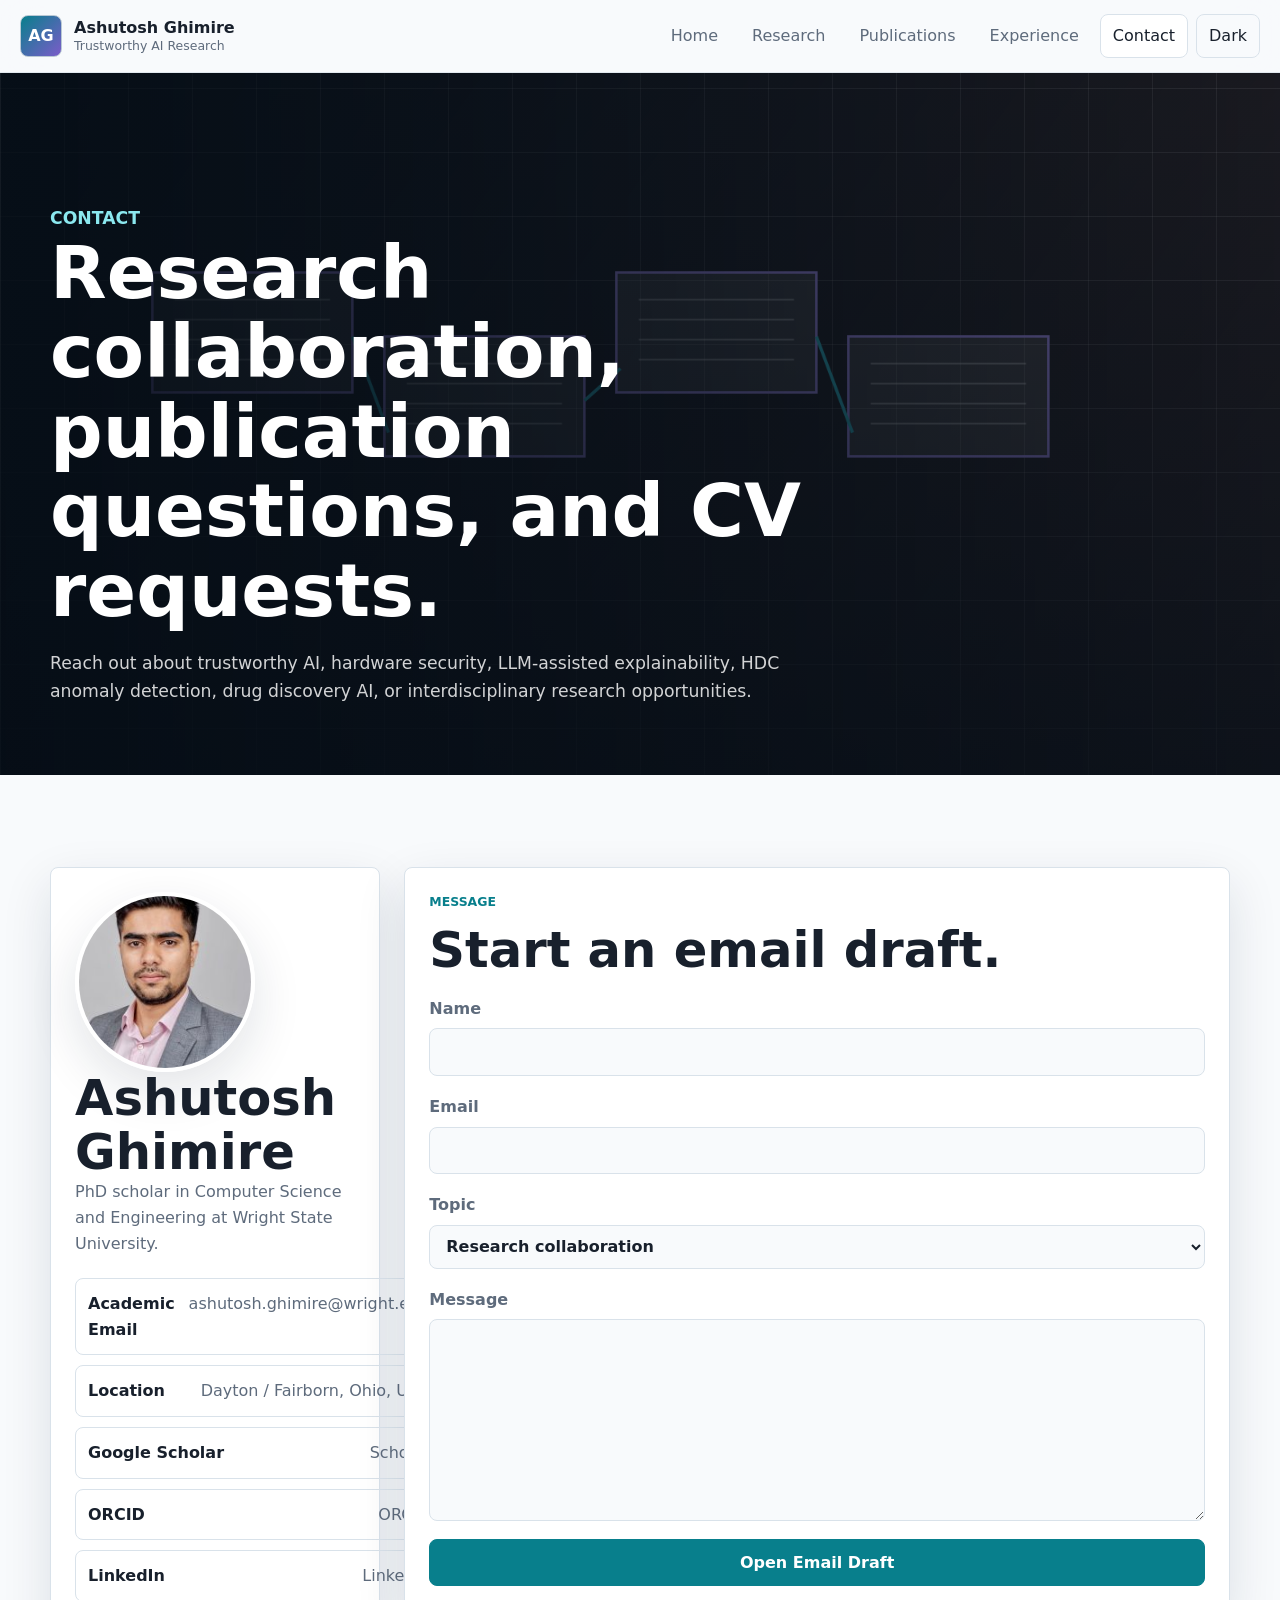
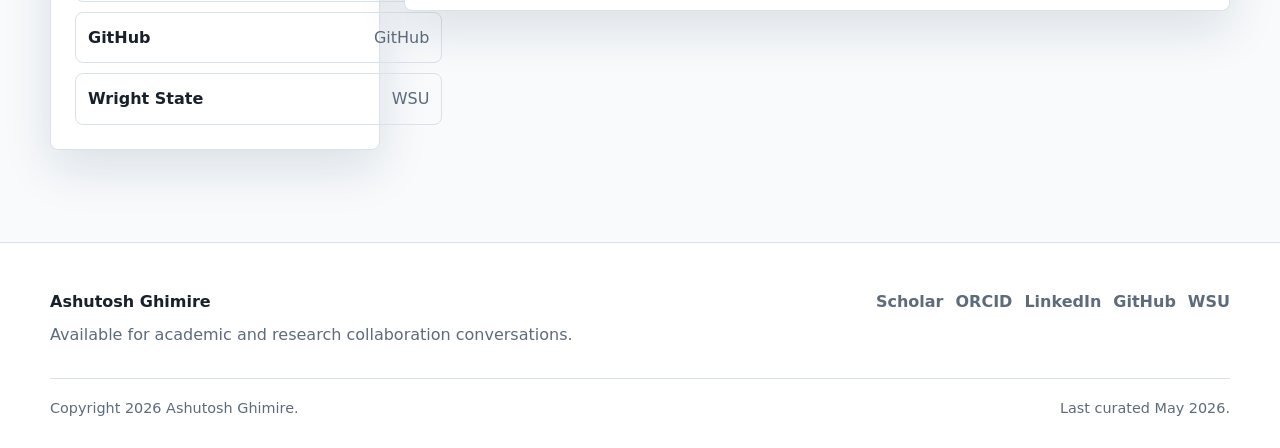
==== contact.html @ b455d3e6 "v0.1" ====
<!doctype html>
<html lang="en">
  <head>
    <meta charset="utf-8">
    <meta name="viewport" content="width=device-width, initial-scale=1">
    <title>Contact | Ashutosh Ghimire</title>
    <meta name="description" content="Contact Ashutosh Ghimire for research collaboration, publications, projects, and CV requests.">
    <meta property="og:title" content="Contact - Ashutosh Ghimire">
    <meta property="og:description" content="Contact Ashutosh Ghimire for research collaboration.">
    <meta property="og:type" content="website">
    <meta property="og:image" content="assets/images/clinical-ai.png">
    <link rel="icon" href="assets/images/favicon.svg" type="image/svg+xml">
    <link rel="stylesheet" href="assets/css/styles.css">
    <script defer src="assets/js/data.js"></script>
    <script defer src="assets/js/app.js"></script>
  </head>
  <body data-page="contact">
    <a class="skip-link" href="#main">Skip to content</a>
    <header class="site-header" data-header>
      <nav class="nav-shell" aria-label="Main navigation">
        <a class="brand" href="index.html">
          <span class="brand-mark">AG</span>
          <span><strong>Ashutosh Ghimire</strong><small>Trustworthy AI Research</small></span>
        </a>
        <button class="nav-toggle" type="button" data-nav-toggle aria-expanded="false" aria-controls="site-menu">Menu</button>
        <div class="nav-menu" id="site-menu" data-nav-menu>
          <a href="index.html">Home</a>
          <a href="research.html">Research</a>
          <a href="publications.html">Publications</a>
          <a href="experience.html">Experience</a>
          <a href="contact.html">Contact</a>
          <button class="theme-toggle" type="button" data-theme-toggle aria-label="Toggle color theme">Dark</button>
        </div>
      </nav>
    </header>

    <main id="main">
      <section class="page-hero contact-hero">
        <div class="container page-hero-content">
          <p class="eyebrow">Contact</p>
          <h1>Research collaboration, publication questions, and CV requests.</h1>
          <p>Reach out about trustworthy AI, hardware security, LLM-assisted explainability, HDC anomaly detection, drug discovery AI, or interdisciplinary research opportunities.</p>
        </div>
      </section>

      <section class="section">
        <div class="container contact-layout">
          <aside class="contact-panel">
            <img class="profile-photo profile-photo-large" src="assets/images/profile.jpg" alt="Portrait of Ashutosh Ghimire">
            <h2>Ashutosh Ghimire</h2>
            <p>PhD scholar in Computer Science and Engineering at Wright State University.</p>
            <div class="contact-links" data-contact-links></div>
          </aside>
          <form class="contact-form" data-contact-form>
            <div>
              <p class="eyebrow">Message</p>
              <h2>Start an email draft.</h2>
            </div>
            <label>
              <span>Name</span>
              <input type="text" name="name" autocomplete="name">
            </label>
            <label>
              <span>Email</span>
              <input type="email" name="email" autocomplete="email">
            </label>
            <label>
              <span>Topic</span>
              <select name="topic">
                <option>Research collaboration</option>
                <option>Publication question</option>
                <option>CV request</option>
                <option>Speaking or service</option>
              </select>
            </label>
            <label>
              <span>Message</span>
              <textarea name="message" rows="7"></textarea>
            </label>
            <button class="button button-primary" type="submit">Open Email Draft</button>
          </form>
        </div>
      </section>
    </main>

    <footer class="site-footer">
      <div class="container footer-grid">
        <div><strong>Ashutosh Ghimire</strong><p>Available for academic and research collaboration conversations.</p></div>
        <div class="footer-links" data-footer-links></div>
      </div>
      <div class="container footer-bottom"><span>Copyright <span data-year></span> Ashutosh Ghimire.</span><span>Last curated May 2026.</span></div>
    </footer>
  </body>
</html>
---- assets/css/styles.css ----
:root {
  color-scheme: light;
  --bg: #f8fafc;
  --surface: #ffffff;
  --surface-2: #eef6f5;
  --text: #18202c;
  --muted: #5e6b7c;
  --line: #d9e2ea;
  --line-strong: #b9c8d4;
  --accent: #087f8c;
  --accent-2: #7b5cc9;
  --accent-3: #1f9d63;
  --accent-dark: #075d67;
  --shadow: 0 18px 50px rgba(20, 35, 55, 0.12);
  --radius: 8px;
  --container: 1180px;
}

:root[data-theme="dark"] {
  color-scheme: dark;
  --bg: #101318;
  --surface: #171d24;
  --surface-2: #172321;
  --text: #eef4f6;
  --muted: #a7b3bf;
  --line: #2a3542;
  --line-strong: #3a4b5e;
  --accent: #38c7d7;
  --accent-2: #b39aff;
  --accent-3: #5de09d;
  --accent-dark: #98ecf4;
  --shadow: 0 20px 60px rgba(0, 0, 0, 0.35);
}

* {
  box-sizing: border-box;
}

html {
  scroll-behavior: smooth;
}

body {
  margin: 0;
  min-width: 320px;
  font-family: Inter, ui-sans-serif, system-ui, -apple-system, BlinkMacSystemFont, "Segoe UI", Arial, sans-serif;
  background: var(--bg);
  color: var(--text);
  line-height: 1.6;
}

body.menu-open {
  overflow: hidden;
}

img {
  max-width: 100%;
  display: block;
}

a {
  color: inherit;
}

button,
input,
select,
textarea {
  font: inherit;
}

.container {
  width: min(100% - 36px, var(--container));
  margin-inline: auto;
}

.skip-link {
  position: fixed;
  left: 16px;
  top: 16px;
  z-index: 1000;
  padding: 10px 14px;
  background: var(--surface);
  color: var(--text);
  border: 1px solid var(--line);
  transform: translateY(-140%);
  transition: transform 160ms ease;
}

.skip-link:focus {
  transform: translateY(0);
}

.site-header {
  position: sticky;
  top: 0;
  z-index: 100;
  border-bottom: 1px solid color-mix(in srgb, var(--line) 70%, transparent);
  background: color-mix(in srgb, var(--bg) 86%, transparent);
  backdrop-filter: blur(18px);
}

.nav-shell {
  width: min(100% - 32px, 1240px);
  min-height: 72px;
  margin-inline: auto;
  display: flex;
  align-items: center;
  justify-content: space-between;
  gap: 18px;
}

.brand {
  display: inline-flex;
  align-items: center;
  gap: 12px;
  color: var(--text);
  text-decoration: none;
}

.brand-mark {
  width: 42px;
  height: 42px;
  display: grid;
  place-items: center;
  border: 1px solid var(--line-strong);
  border-radius: var(--radius);
  background: linear-gradient(135deg, var(--accent), var(--accent-2));
  color: #ffffff;
  font-weight: 800;
}

.brand strong,
.brand small {
  display: block;
  line-height: 1.15;
}

.brand small {
  margin-top: 2px;
  color: var(--muted);
  font-size: 0.78rem;
}

.nav-menu {
  display: flex;
  align-items: center;
  gap: 8px;
}

.nav-menu a,
.theme-toggle,
.nav-toggle {
  min-height: 40px;
  display: inline-flex;
  align-items: center;
  justify-content: center;
  padding: 8px 12px;
  border: 1px solid transparent;
  border-radius: var(--radius);
  color: var(--muted);
  background: transparent;
  text-decoration: none;
  cursor: pointer;
}

.nav-menu a:hover,
.nav-menu a:focus-visible,
.nav-menu a.is-active,
.theme-toggle:hover,
.theme-toggle:focus-visible,
.nav-toggle:hover,
.nav-toggle:focus-visible {
  color: var(--text);
  border-color: var(--line);
  background: var(--surface);
}

.theme-toggle {
  border-color: var(--line);
  color: var(--text);
}

.nav-toggle {
  display: none;
}

.hero {
  position: relative;
  min-height: min(780px, calc(100vh - 30px));
  overflow: hidden;
  isolation: isolate;
  display: grid;
  align-items: center;
}

.home-hero {
  margin-top: -1px;
}

.hero-bg,
.page-hero::before {
  position: absolute;
  inset: 0;
  background-size: cover;
  background-position: center;
  z-index: -2;
}

.home-hero .hero-bg {
  background-image: url("../images/hero-research.png");
}

.hero-overlay {
  position: absolute;
  inset: 0;
  background:
    linear-gradient(90deg, rgba(5, 13, 22, 0.88), rgba(5, 13, 22, 0.5) 54%, rgba(5, 13, 22, 0.28)),
    linear-gradient(0deg, rgba(5, 13, 22, 0.45), rgba(5, 13, 22, 0.1));
  z-index: -1;
}

.hero-content {
  max-width: 850px;
  padding: 90px 0 110px;
  color: #ffffff;
}

.eyebrow {
  margin: 0 0 12px;
  color: var(--accent);
  font-size: 0.78rem;
  font-weight: 800;
  letter-spacing: 0;
  text-transform: uppercase;
}

.hero .eyebrow,
.page-hero .eyebrow {
  color: #8be8ef;
}

h1,
h2,
h3,
p {
  overflow-wrap: anywhere;
}

h1,
h2,
h3 {
  margin: 0;
  line-height: 1.08;
}

h1 {
  font-size: clamp(2.6rem, 7vw, 5.7rem);
  max-width: 920px;
}

h2 {
  font-size: clamp(2rem, 4vw, 3.1rem);
}

h3 {
  font-size: 1.15rem;
}

.hero-copy,
.page-hero p,
.section-intro p,
.about-band p {
  color: color-mix(in srgb, currentColor 78%, transparent);
  font-size: 1.08rem;
  max-width: 760px;
}

.hero-copy {
  margin: 24px 0 0;
  color: rgba(255, 255, 255, 0.84);
}

.hero-actions,
.hero-links {
  display: flex;
  flex-wrap: wrap;
  gap: 12px;
}

.hero-actions {
  margin-top: 34px;
}

.hero-links {
  margin-top: 22px;
}

.button,
.social-link,
.text-link {
  display: inline-flex;
  align-items: center;
  justify-content: center;
  min-height: 44px;
  padding: 10px 16px;
  border: 1px solid var(--line);
  border-radius: var(--radius);
  text-decoration: none;
  font-weight: 750;
  transition: transform 160ms ease, border-color 160ms ease, background 160ms ease, color 160ms ease;
}

.button:hover,
.button:focus-visible,
.social-link:hover,
.social-link:focus-visible,
.text-link:hover,
.text-link:focus-visible {
  transform: translateY(-1px);
}

.button-primary {
  border-color: var(--accent);
  background: var(--accent);
  color: #ffffff;
}

.button-secondary {
  border-color: rgba(255, 255, 255, 0.4);
  background: rgba(255, 255, 255, 0.12);
  color: #ffffff;
}

.button-ghost {
  background: rgba(255, 255, 255, 0.08);
  color: #ffffff;
  border-color: rgba(255, 255, 255, 0.26);
}

.button-compact {
  min-height: 40px;
  padding: 8px 12px;
  color: var(--text);
  background: var(--surface);
}

.social-link {
  min-height: 38px;
  padding: 8px 12px;
  color: #ffffff;
  border-color: rgba(255, 255, 255, 0.24);
  background: rgba(255, 255, 255, 0.06);
  font-size: 0.92rem;
}

.text-link {
  width: fit-content;
  min-height: auto;
  padding: 0;
  border: 0;
  color: var(--accent-dark);
  background: transparent;
}

.section {
  padding: 92px 0;
}

.section-tight {
  padding: 38px 0;
}

.section-muted {
  background: color-mix(in srgb, var(--surface-2) 70%, var(--bg));
  border-block: 1px solid var(--line);
}

.section-grid {
  display: grid;
  grid-template-columns: minmax(260px, 0.72fr) 1.28fr;
  gap: 54px;
  align-items: start;
}

.section-intro {
  position: sticky;
  top: 104px;
}

.section-intro p {
  color: var(--muted);
}

.section-heading {
  display: flex;
  align-items: end;
  justify-content: space-between;
  gap: 20px;
  margin-bottom: 30px;
}

.section-heading-stack {
  align-items: start;
}

.stat-grid {
  display: grid;
  grid-template-columns: repeat(4, minmax(0, 1fr));
  gap: 14px;
}

.stat-card,
.theme-card,
.project-card,
.publication-card,
.timeline-item,
.education-card,
.skill-card,
.award-card,
.contact-panel,
.contact-form {
  border: 1px solid var(--line);
  border-radius: var(--radius);
  background: var(--surface);
  box-shadow: var(--shadow);
}

.stat-card {
  min-height: 116px;
  padding: 18px;
}

.stat-card strong {
  display: block;
  font-size: 1.8rem;
  line-height: 1;
}

.stat-card span {
  display: block;
  margin-top: 10px;
  color: var(--muted);
  font-size: 0.92rem;
}

.theme-preview-grid,
.theme-grid {
  display: grid;
  grid-template-columns: repeat(2, minmax(0, 1fr));
  gap: 18px;
}

.theme-grid {
  grid-template-columns: repeat(3, minmax(0, 1fr));
}

.theme-card {
  padding: 22px;
  min-height: 250px;
  display: flex;
  flex-direction: column;
  gap: 14px;
}

.theme-card img {
  width: 100%;
  aspect-ratio: 16 / 8;
  object-fit: cover;
  border-radius: 6px;
  border: 1px solid var(--line);
}

.theme-card p,
.project-card p,
.publication-card p,
.timeline-item p,
.education-card p,
.skill-card p,
.award-card p,
.contact-panel p {
  color: var(--muted);
  margin: 0;
}

.tag-row {
  display: flex;
  flex-wrap: wrap;
  gap: 8px;
  margin-top: auto;
}

.tag {
  display: inline-flex;
  align-items: center;
  min-height: 28px;
  padding: 4px 9px;
  border-radius: 999px;
  border: 1px solid color-mix(in srgb, var(--accent) 36%, var(--line));
  background: color-mix(in srgb, var(--accent) 10%, transparent);
  color: color-mix(in srgb, var(--accent-dark) 84%, var(--text));
  font-size: 0.78rem;
  font-weight: 750;
}

.project-grid {
  display: grid;
  grid-template-columns: repeat(3, minmax(0, 1fr));
  gap: 18px;
}

.project-grid-featured {
  grid-template-columns: repeat(3, minmax(0, 1fr));
}

.project-card {
  overflow: hidden;
  display: flex;
  flex-direction: column;
  min-height: 100%;
}

.project-card img {
  width: 100%;
  aspect-ratio: 16 / 9;
  object-fit: cover;
  border-bottom: 1px solid var(--line);
}

.project-card-body {
  padding: 20px;
  display: flex;
  flex: 1;
  flex-direction: column;
  gap: 13px;
}

.project-meta,
.publication-meta,
.timeline-meta {
  display: flex;
  flex-wrap: wrap;
  gap: 8px;
  color: var(--muted);
  font-size: 0.84rem;
  font-weight: 700;
}

.project-links,
.publication-links {
  display: flex;
  flex-wrap: wrap;
  gap: 10px;
  margin-top: auto;
}

.mini-link {
  color: var(--accent-dark);
  font-weight: 800;
  text-decoration: none;
}

.mini-link:hover,
.mini-link:focus-visible {
  text-decoration: underline;
}

.filter-row {
  display: flex;
  flex-wrap: wrap;
  gap: 8px;
}

.filter-button {
  min-height: 38px;
  padding: 7px 12px;
  border: 1px solid var(--line);
  border-radius: 999px;
  background: var(--surface);
  color: var(--muted);
  font-weight: 750;
  cursor: pointer;
}

.filter-button.is-active,
.filter-button:hover,
.filter-button:focus-visible {
  border-color: var(--accent);
  color: var(--accent-dark);
}

.page-hero {
  position: relative;
  min-height: 420px;
  overflow: hidden;
  display: grid;
  align-items: end;
  color: #ffffff;
  isolation: isolate;
}

.page-hero::before {
  content: "";
  background-image: url("../images/hero-research.png");
}

.research-hero::before {
  background-image: url("../images/hardware-security.png");
}

.publications-hero::before {
  background-image: url("../images/hdc-anomaly.png");
}

.experience-hero::before {
  background-image: url("../images/llm-iot.png");
}

.contact-hero::before {
  background-image: url("../images/clinical-ai.png");
}

.page-hero::after {
  content: "";
  position: absolute;
  inset: 0;
  z-index: -1;
  background: linear-gradient(90deg, rgba(5, 13, 22, 0.88), rgba(5, 13, 22, 0.46)), linear-gradient(0deg, rgba(5, 13, 22, 0.68), transparent);
}

.page-hero-content {
  padding: 112px 0 70px;
}

.page-hero h1 {
  font-size: clamp(2.2rem, 6vw, 4.6rem);
}

.page-hero p {
  margin: 20px 0 0;
  color: rgba(255, 255, 255, 0.82);
}

.publication-controls {
  display: grid;
  gap: 14px;
  justify-items: end;
}

.search-box input {
  width: min(100%, 420px);
  min-height: 42px;
  padding: 9px 13px;
  border: 1px solid var(--line);
  border-radius: var(--radius);
  color: var(--text);
  background: var(--surface);
}

.publication-list {
  display: grid;
  gap: 14px;
}

.publication-card {
  padding: 20px;
  display: grid;
  grid-template-columns: 1fr auto;
  gap: 24px;
  align-items: start;
}

.publication-card h3 {
  margin-bottom: 8px;
}

.publication-card .tag-row {
  margin-top: 14px;
}

.publication-badge {
  display: inline-flex;
  align-items: center;
  min-height: 28px;
  padding: 4px 9px;
  border-radius: 999px;
  background: color-mix(in srgb, var(--accent-2) 18%, transparent);
  color: var(--accent-2);
  font-size: 0.78rem;
  font-weight: 850;
}

.two-column {
  display: grid;
  grid-template-columns: minmax(240px, 0.42fr) 1fr;
  gap: 54px;
}

.timeline {
  position: relative;
  display: grid;
  gap: 18px;
}

.timeline-item {
  padding: 22px;
}

.timeline-item ul {
  margin: 14px 0 0;
  padding-left: 18px;
  color: var(--muted);
}

.education-grid,
.skills-grid,
.award-grid {
  display: grid;
  gap: 16px;
}

.education-card,
.skill-card,
.award-card {
  padding: 20px;
}

.skills-grid {
  grid-template-columns: repeat(3, minmax(0, 1fr));
}

.skill-card .tag-row {
  margin-top: 14px;
}

.award-grid {
  grid-template-columns: repeat(3, minmax(0, 1fr));
}

.about-band {
  display: grid;
  grid-template-columns: 1fr 180px;
  gap: 36px;
  align-items: center;
}

.profile-photo {
  width: 160px;
  height: 160px;
  object-fit: cover;
  border-radius: 50%;
  border: 4px solid var(--surface);
  box-shadow: var(--shadow);
}

.profile-photo-large {
  width: 180px;
  height: 180px;
}

.contact-layout {
  display: grid;
  grid-template-columns: minmax(260px, 0.4fr) 1fr;
  gap: 24px;
  align-items: start;
}

.contact-panel,
.contact-form {
  padding: 24px;
}

.contact-links {
  display: grid;
  gap: 10px;
  margin-top: 22px;
}

.contact-link {
  display: flex;
  justify-content: space-between;
  gap: 14px;
  padding: 12px;
  border: 1px solid var(--line);
  border-radius: var(--radius);
  color: var(--text);
  text-decoration: none;
}

.contact-link span {
  color: var(--muted);
}

.contact-form {
  display: grid;
  gap: 18px;
}

.contact-form label {
  display: grid;
  gap: 7px;
  color: var(--muted);
  font-weight: 750;
}

.contact-form input,
.contact-form select,
.contact-form textarea {
  width: 100%;
  min-height: 44px;
  padding: 10px 12px;
  border: 1px solid var(--line);
  border-radius: var(--radius);
  background: var(--bg);
  color: var(--text);
}

.contact-form textarea {
  resize: vertical;
}

.site-footer {
  padding: 46px 0 28px;
  border-top: 1px solid var(--line);
  background: var(--surface);
}

.footer-grid,
.footer-bottom {
  display: flex;
  justify-content: space-between;
  gap: 24px;
}

.footer-grid {
  align-items: start;
}

.footer-grid p {
  max-width: 600px;
  margin: 8px 0 0;
  color: var(--muted);
}

.footer-links {
  display: flex;
  flex-wrap: wrap;
  justify-content: end;
  gap: 12px;
}

.footer-links a {
  color: var(--muted);
  text-decoration: none;
  font-weight: 750;
}

.footer-links a:hover,
.footer-links a:focus-visible {
  color: var(--accent-dark);
}

.footer-bottom {
  margin-top: 30px;
  padding-top: 18px;
  border-top: 1px solid var(--line);
  color: var(--muted);
  font-size: 0.9rem;
}

.sr-only {
  position: absolute;
  width: 1px;
  height: 1px;
  padding: 0;
  margin: -1px;
  overflow: hidden;
  clip: rect(0, 0, 0, 0);
  white-space: nowrap;
  border: 0;
}

@media (max-width: 980px) {
  .nav-toggle {
    display: inline-flex;
  }

  .nav-menu {
    position: fixed;
    inset: 72px 0 auto 0;
    display: none;
    flex-direction: column;
    align-items: stretch;
    gap: 4px;
    padding: 18px;
    border-bottom: 1px solid var(--line);
    background: var(--surface);
    box-shadow: var(--shadow);
  }

  body.menu-open .nav-menu {
    display: flex;
  }

  .nav-menu a,
  .theme-toggle {
    justify-content: flex-start;
  }

  .hero {
    min-height: 720px;
  }

  .hero-content {
    padding-top: 74px;
  }

  .section-grid,
  .two-column,
  .contact-layout,
  .about-band {
    grid-template-columns: 1fr;
  }

  .section-intro {
    position: static;
  }

  .theme-grid,
  .project-grid,
  .project-grid-featured,
  .skills-grid,
  .award-grid {
    grid-template-columns: repeat(2, minmax(0, 1fr));
  }

  .stat-grid {
    grid-template-columns: repeat(2, minmax(0, 1fr));
  }

  .publication-controls {
    justify-items: start;
  }
}

@media (max-width: 680px) {
  .container {
    width: min(100% - 28px, var(--container));
  }

  .brand small {
    display: none;
  }

  .hero {
    min-height: 760px;
  }

  .hero-content,
  .page-hero-content {
    padding-bottom: 58px;
  }

  .hero-actions,
  .hero-links,
  .section-heading,
  .footer-grid,
  .footer-bottom {
    align-items: stretch;
    flex-direction: column;
  }

  .button,
  .social-link {
    width: 100%;
  }

  .section {
    padding: 70px 0;
  }

  .theme-preview-grid,
  .theme-grid,
  .project-grid,
  .project-grid-featured,
  .skills-grid,
  .award-grid,
  .stat-grid {
    grid-template-columns: 1fr;
  }

  .publication-card {
    grid-template-columns: 1fr;
  }

  .footer-links {
    justify-content: start;
  }
}

@media (prefers-reduced-motion: reduce) {
  *,
  *::before,
  *::after {
    scroll-behavior: auto !important;
    transition-duration: 0.01ms !important;
    animation-duration: 0.01ms !important;
  }
}
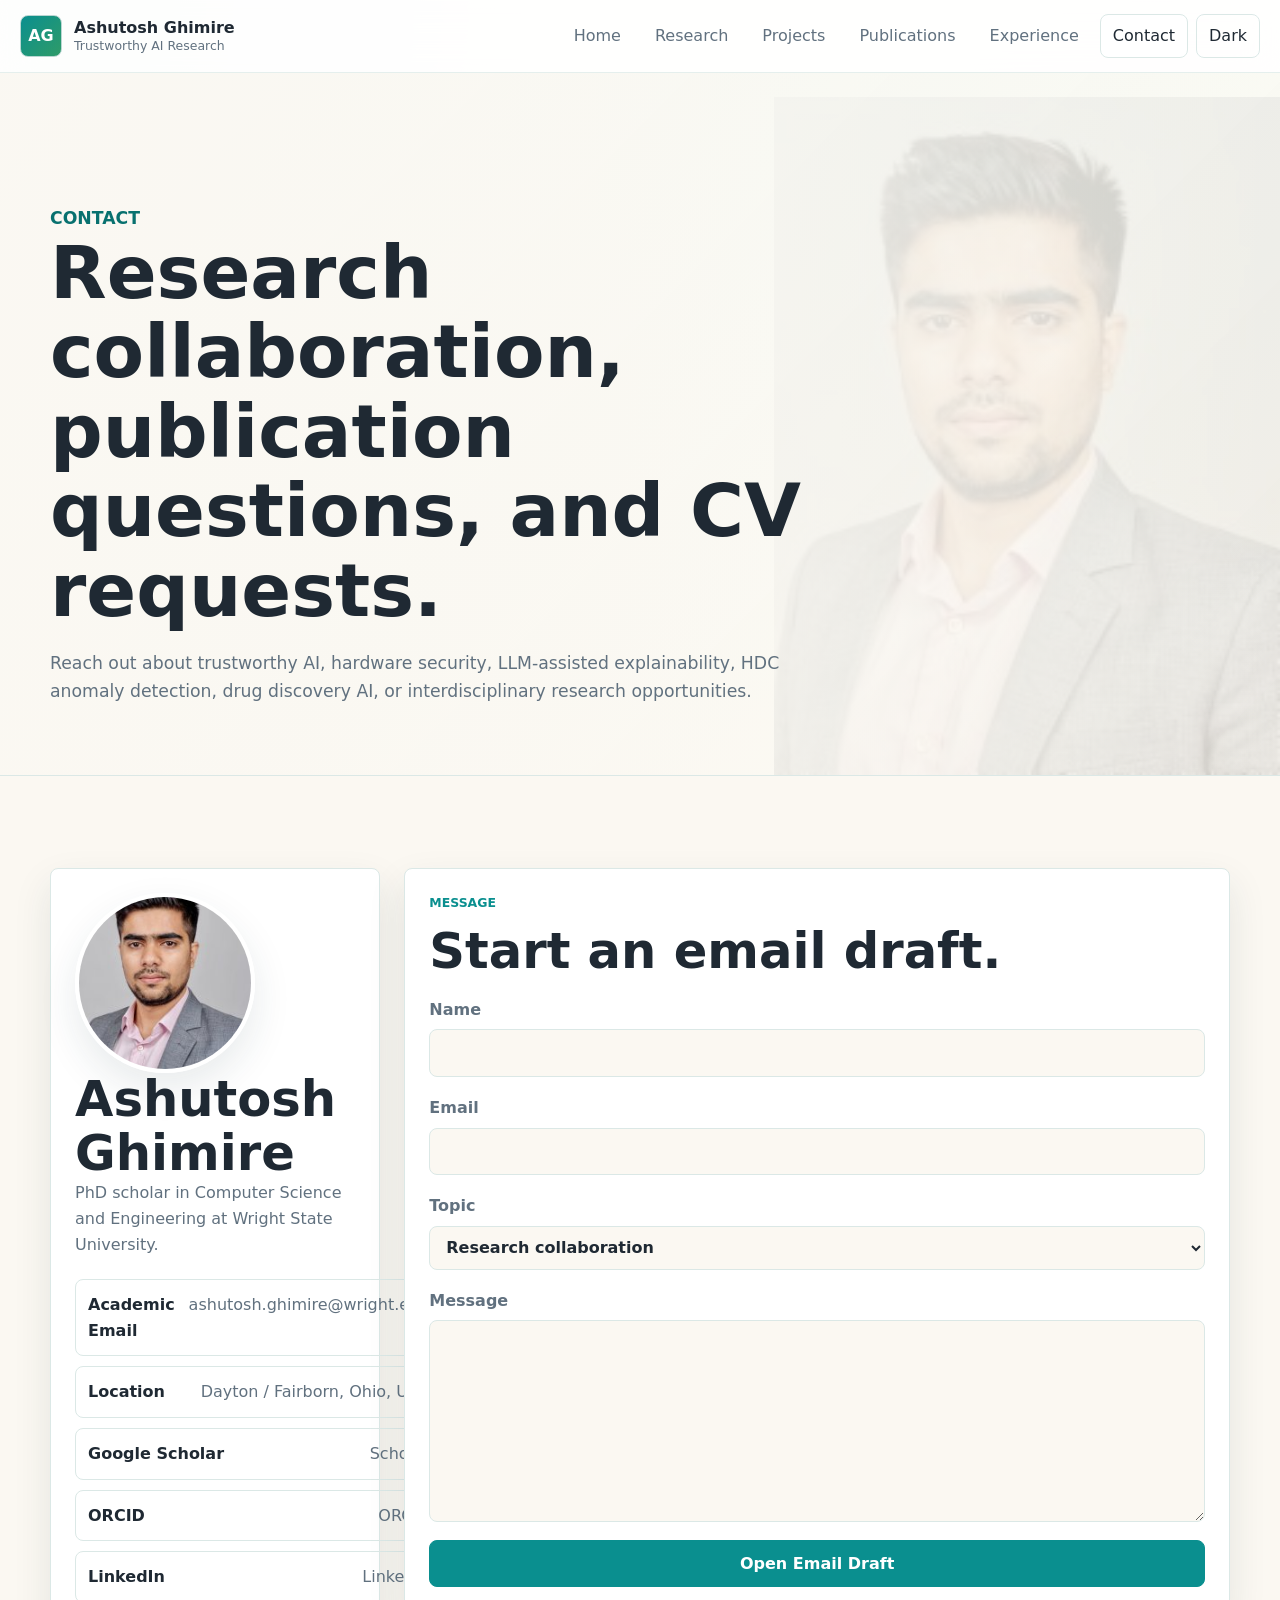
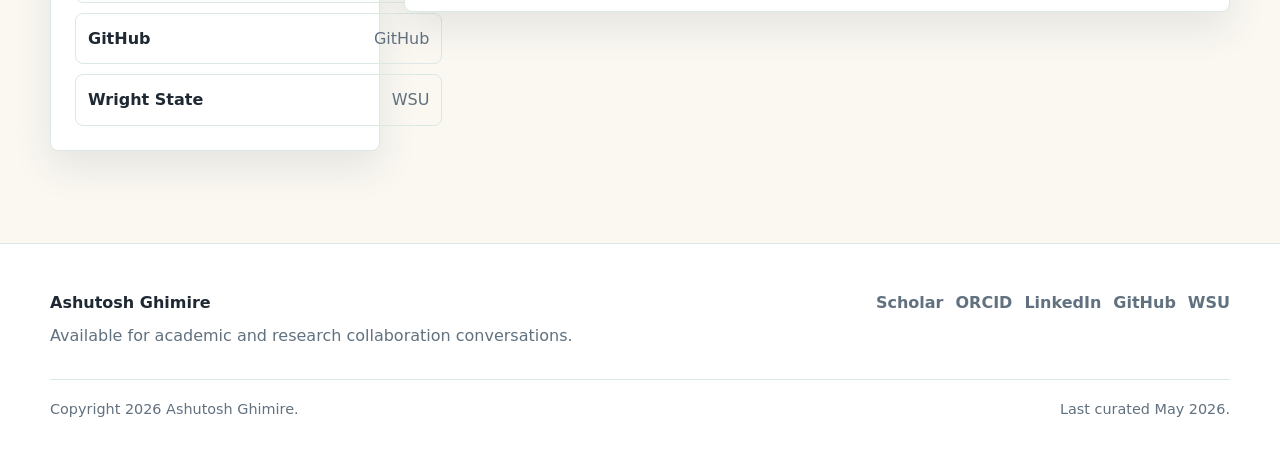
==== commit acaceb11: "added real images from papers, updated the looks, added another page" ====
--- a/contact.html
+++ b/contact.html
@@ -26,6 +26,7 @@
         <div class="nav-menu" id="site-menu" data-nav-menu>
           <a href="index.html">Home</a>
           <a href="research.html">Research</a>
+          <a href="projects.html">Projects</a>
           <a href="publications.html">Publications</a>
           <a href="experience.html">Experience</a>
           <a href="contact.html">Contact</a>
--- a/assets/css/styles.css
+++ b/assets/css/styles.css
@@ -1007,3 +1007,273 @@
     animation-duration: 0.01ms !important;
   }
 }
+
+/* Second-pass visual refresh: warmer, lighter, and less template-like. */
+:root {
+  color-scheme: light;
+  --bg: #fbf8f2;
+  --surface: #ffffff;
+  --surface-2: #eef8f6;
+  --text: #1f2933;
+  --muted: #61717f;
+  --line: #dbe8e6;
+  --line-strong: #bad6d2;
+  --accent: #0a8f8f;
+  --accent-2: #d86f45;
+  --accent-3: #2f9b68;
+  --accent-dark: #08716f;
+  --shadow: 0 16px 38px rgba(31, 61, 69, 0.1);
+}
+
+:root[data-theme="dark"] {
+  color-scheme: dark;
+  --bg: #151718;
+  --surface: #1d2224;
+  --surface-2: #202b29;
+  --text: #f4f1e8;
+  --muted: #bbc7c5;
+  --line: #344140;
+  --line-strong: #4a5d5b;
+  --accent: #5ed4cd;
+  --accent-2: #ffae82;
+  --accent-3: #81d9a7;
+  --accent-dark: #b8f2ed;
+}
+
+body {
+  background:
+    radial-gradient(circle at 8% 0%, rgba(10, 143, 143, 0.08), transparent 28rem),
+    radial-gradient(circle at 90% 18%, rgba(216, 111, 69, 0.1), transparent 24rem),
+    var(--bg);
+}
+
+.site-header {
+  background: color-mix(in srgb, var(--surface) 90%, transparent);
+}
+
+.brand-mark {
+  background: linear-gradient(135deg, var(--accent), var(--accent-3));
+}
+
+.hero {
+  min-height: min(720px, calc(100vh - 20px));
+}
+
+.hero-bg {
+  opacity: 0.2;
+  filter: saturate(0.95);
+}
+
+.hero-overlay {
+  background:
+    linear-gradient(90deg, rgba(251, 248, 242, 0.98), rgba(251, 248, 242, 0.86) 50%, rgba(238, 248, 246, 0.62)),
+    linear-gradient(0deg, rgba(255, 255, 255, 0.72), rgba(255, 255, 255, 0.16));
+}
+
+.hero-content {
+  color: var(--text);
+}
+
+.hero .eyebrow,
+.page-hero .eyebrow {
+  color: var(--accent-dark);
+}
+
+.hero-copy {
+  color: var(--muted);
+}
+
+.button-primary {
+  background: var(--accent);
+  border-color: var(--accent);
+  color: #ffffff;
+}
+
+.button-secondary,
+.button-ghost,
+.social-link {
+  background: var(--surface);
+  border-color: var(--line-strong);
+  color: var(--text);
+}
+
+.button-secondary:hover,
+.button-ghost:hover,
+.social-link:hover,
+.button-secondary:focus-visible,
+.button-ghost:focus-visible,
+.social-link:focus-visible {
+  border-color: var(--accent);
+  color: var(--accent-dark);
+}
+
+.page-hero {
+  min-height: 360px;
+  color: var(--text);
+  background:
+    linear-gradient(135deg, rgba(238, 248, 246, 0.92), rgba(255, 250, 242, 0.96)),
+    var(--bg);
+  border-bottom: 1px solid var(--line);
+}
+
+.page-hero::before {
+  inset: 24px 0 0 46%;
+  opacity: 0.23;
+  background-size: contain;
+  background-repeat: no-repeat;
+  background-position: center right;
+  z-index: -1;
+}
+
+.page-hero::after {
+  background: linear-gradient(90deg, rgba(251, 248, 242, 0.95), rgba(251, 248, 242, 0.78) 46%, rgba(255, 255, 255, 0));
+}
+
+.projects-hero::before {
+  background-image: url("../images/thesis-localization.png");
+}
+
+.publications-hero::before {
+  background-image: url("../images/csatdta.png");
+}
+
+.experience-hero::before {
+  background-image: url("../images/Reverse engineering.jpg");
+}
+
+.contact-hero::before {
+  background-image: url("../images/profile.jpg");
+  opacity: 0.18;
+}
+
+.page-hero p {
+  color: var(--muted);
+}
+
+.section-muted {
+  background: color-mix(in srgb, var(--surface-2) 78%, white);
+}
+
+.section-heading.section-heading-stack {
+  display: grid;
+  grid-template-columns: 1fr;
+  gap: 18px;
+  align-items: start;
+}
+
+.section-heading.section-heading-stack h2 {
+  max-width: 720px;
+}
+
+.section-note {
+  max-width: 720px;
+  margin: 10px 0 0;
+  color: var(--muted);
+}
+
+.project-controls,
+.publication-controls {
+  width: 100%;
+  display: grid;
+  gap: 14px;
+  justify-items: start;
+}
+
+.search-box,
+.search-box input {
+  width: min(100%, 520px);
+}
+
+.filter-row {
+  gap: 10px;
+}
+
+.filter-button {
+  background: #ffffff;
+  color: #526273;
+  box-shadow: 0 6px 18px rgba(31, 61, 69, 0.06);
+}
+
+.filter-button.is-active,
+.filter-button:hover,
+.filter-button:focus-visible {
+  background: color-mix(in srgb, var(--accent) 11%, #ffffff);
+  color: var(--accent-dark);
+  border-color: var(--accent);
+}
+
+.result-count {
+  margin: -12px 0 22px;
+  color: var(--muted);
+  font-weight: 750;
+}
+
+.project-card,
+.theme-card,
+.publication-card,
+.timeline-item,
+.education-card,
+.skill-card,
+.award-card,
+.contact-panel,
+.contact-form,
+.stat-card {
+  box-shadow: var(--shadow);
+}
+
+.project-card {
+  overflow: hidden;
+}
+
+.project-card img {
+  aspect-ratio: 16 / 10;
+  object-fit: contain;
+  padding: 12px;
+  background: #ffffff;
+}
+
+.theme-card img {
+  object-fit: contain;
+  padding: 10px;
+  background: #ffffff;
+}
+
+.tag {
+  background: color-mix(in srgb, var(--accent) 9%, #ffffff);
+}
+
+.research-callout {
+  display: flex;
+  align-items: center;
+  justify-content: space-between;
+  gap: 28px;
+}
+
+.research-callout p {
+  max-width: 720px;
+  color: var(--muted);
+}
+
+@media (max-width: 980px) {
+  .page-hero::before {
+    inset: 30% 0 0 18%;
+    opacity: 0.12;
+  }
+
+  .research-callout {
+    align-items: flex-start;
+    flex-direction: column;
+  }
+}
+
+@media (max-width: 680px) {
+  .hero {
+    min-height: 700px;
+  }
+
+  .filter-button {
+    min-height: 36px;
+    padding: 7px 11px;
+    font-size: 0.92rem;
+  }
+}
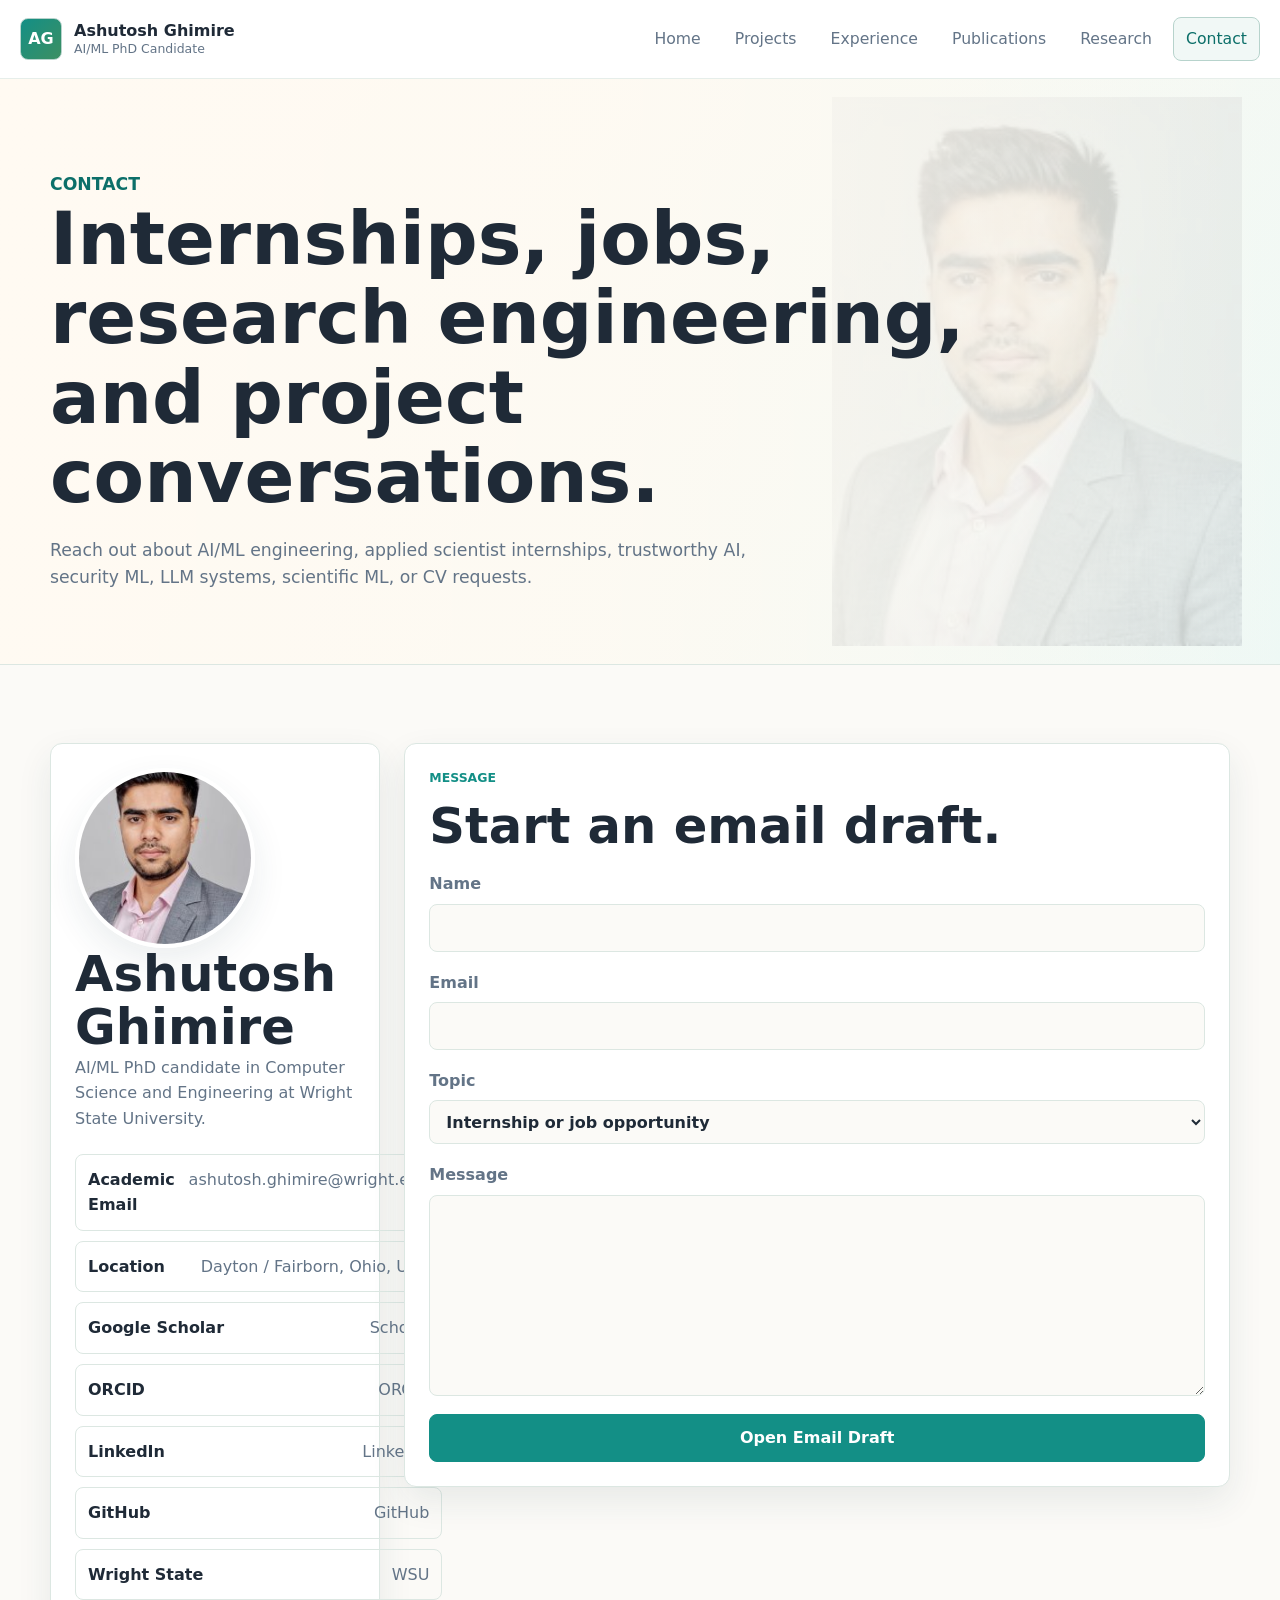
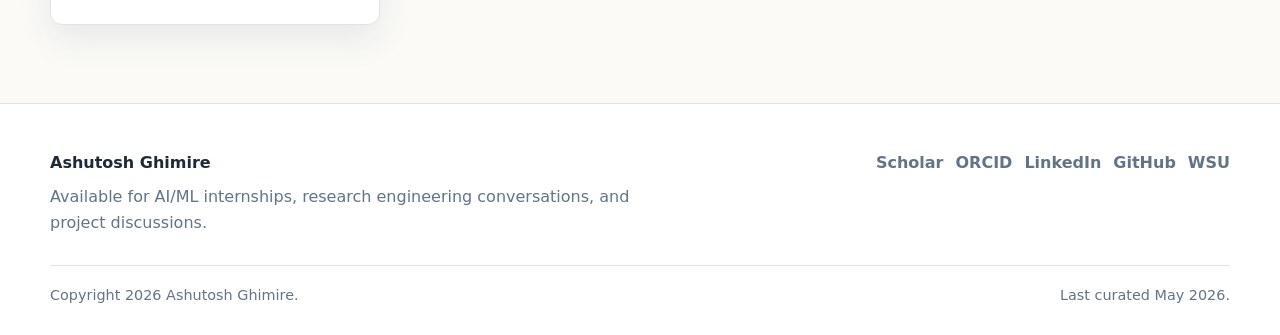
==== commit 6f43db6f: "style changed" ====
--- a/contact.html
+++ b/contact.html
@@ -4,15 +4,15 @@
     <meta charset="utf-8">
     <meta name="viewport" content="width=device-width, initial-scale=1">
     <title>Contact | Ashutosh Ghimire</title>
-    <meta name="description" content="Contact Ashutosh Ghimire for research collaboration, publications, projects, and CV requests.">
+    <meta name="description" content="Contact Ashutosh Ghimire for AI/ML internships, full-time roles, research engineering opportunities, project questions, and CV requests.">
     <meta property="og:title" content="Contact - Ashutosh Ghimire">
-    <meta property="og:description" content="Contact Ashutosh Ghimire for research collaboration.">
+    <meta property="og:description" content="Contact Ashutosh Ghimire for AI/ML internships, jobs, and research engineering opportunities.">
     <meta property="og:type" content="website">
     <meta property="og:image" content="assets/images/clinical-ai.png">
     <link rel="icon" href="assets/images/favicon.svg" type="image/svg+xml">
-    <link rel="stylesheet" href="assets/css/styles.css">
-    <script defer src="assets/js/data.js"></script>
-    <script defer src="assets/js/app.js"></script>
+    <link rel="stylesheet" href="assets/css/styles.css?v=4">
+    <script defer src="assets/js/data.js?v=4"></script>
+    <script defer src="assets/js/app.js?v=4"></script>
   </head>
   <body data-page="contact">
     <a class="skip-link" href="#main">Skip to content</a>
@@ -20,17 +20,16 @@
       <nav class="nav-shell" aria-label="Main navigation">
         <a class="brand" href="index.html">
           <span class="brand-mark">AG</span>
-          <span><strong>Ashutosh Ghimire</strong><small>Trustworthy AI Research</small></span>
+          <span><strong>Ashutosh Ghimire</strong><small>AI/ML PhD Candidate</small></span>
         </a>
         <button class="nav-toggle" type="button" data-nav-toggle aria-expanded="false" aria-controls="site-menu">Menu</button>
         <div class="nav-menu" id="site-menu" data-nav-menu>
           <a href="index.html">Home</a>
+          <a href="projects.html">Projects</a>
+          <a href="experience.html">Experience</a>
+          <a href="publications.html">Publications</a>
           <a href="research.html">Research</a>
-          <a href="projects.html">Projects</a>
-          <a href="publications.html">Publications</a>
-          <a href="experience.html">Experience</a>
           <a href="contact.html">Contact</a>
-          <button class="theme-toggle" type="button" data-theme-toggle aria-label="Toggle color theme">Dark</button>
         </div>
       </nav>
     </header>
@@ -39,8 +38,8 @@
       <section class="page-hero contact-hero">
         <div class="container page-hero-content">
           <p class="eyebrow">Contact</p>
-          <h1>Research collaboration, publication questions, and CV requests.</h1>
-          <p>Reach out about trustworthy AI, hardware security, LLM-assisted explainability, HDC anomaly detection, drug discovery AI, or interdisciplinary research opportunities.</p>
+          <h1>Internships, jobs, research engineering, and project conversations.</h1>
+          <p>Reach out about AI/ML engineering, applied scientist internships, trustworthy AI, security ML, LLM systems, scientific ML, or CV requests.</p>
         </div>
       </section>
 
@@ -49,7 +48,7 @@
           <aside class="contact-panel">
             <img class="profile-photo profile-photo-large" src="assets/images/profile.jpg" alt="Portrait of Ashutosh Ghimire">
             <h2>Ashutosh Ghimire</h2>
-            <p>PhD scholar in Computer Science and Engineering at Wright State University.</p>
+            <p>AI/ML PhD candidate in Computer Science and Engineering at Wright State University.</p>
             <div class="contact-links" data-contact-links></div>
           </aside>
           <form class="contact-form" data-contact-form>
@@ -68,10 +67,10 @@
             <label>
               <span>Topic</span>
               <select name="topic">
-                <option>Research collaboration</option>
-                <option>Publication question</option>
+                <option>Internship or job opportunity</option>
+                <option>AI/ML project question</option>
+                <option>Research engineering collaboration</option>
                 <option>CV request</option>
-                <option>Speaking or service</option>
               </select>
             </label>
             <label>
@@ -86,7 +85,7 @@
 
     <footer class="site-footer">
       <div class="container footer-grid">
-        <div><strong>Ashutosh Ghimire</strong><p>Available for academic and research collaboration conversations.</p></div>
+        <div><strong>Ashutosh Ghimire</strong><p>Available for AI/ML internships, research engineering conversations, and project discussions.</p></div>
         <div class="footer-links" data-footer-links></div>
       </div>
       <div class="container footer-bottom"><span>Copyright <span data-year></span> Ashutosh Ghimire.</span><span>Last curated May 2026.</span></div>
--- a/assets/css/styles.css
+++ b/assets/css/styles.css
@@ -1277,3 +1277,345 @@
     font-size: 0.92rem;
   }
 }
+
+/* Light industry-facing AI/ML portfolio template, no dark-mode dependency. */
+:root,
+:root[data-theme="dark"] {
+  color-scheme: light;
+  --bg: #fbfaf7;
+  --surface: #ffffff;
+  --surface-2: #f0f7f4;
+  --text: #1f2a37;
+  --muted: #637487;
+  --line: #dce7e2;
+  --line-strong: #b7d3cc;
+  --accent: #138f86;
+  --accent-2: #c86d42;
+  --accent-3: #3c8f62;
+  --accent-dark: #0c6f69;
+  --shadow: 0 14px 35px rgba(36, 64, 75, 0.09);
+}
+
+body {
+  background:
+    linear-gradient(180deg, rgba(240, 247, 244, 0.8), rgba(251, 250, 247, 0) 420px),
+    var(--bg);
+}
+
+.site-header {
+  background: rgba(255, 255, 255, 0.94);
+  backdrop-filter: blur(16px);
+}
+
+.nav-shell {
+  min-height: 78px;
+}
+
+.nav-menu a {
+  font-size: 0.98rem;
+}
+
+.nav-menu a.is-active {
+  background: #f1f8f6;
+  border-color: var(--line-strong);
+  color: var(--accent-dark);
+}
+
+.hero {
+  min-height: auto;
+  padding: 78px 0 64px;
+  background: linear-gradient(135deg, #fffaf2, #eff8f5);
+  border-bottom: 1px solid var(--line);
+}
+
+.hero-bg,
+.hero-overlay {
+  display: none;
+}
+
+.hero-content {
+  max-width: none;
+  padding: 0;
+  display: grid;
+  grid-template-columns: minmax(0, 1.08fr) minmax(280px, 0.42fr);
+  gap: 44px;
+  align-items: center;
+  color: var(--text);
+}
+
+.hero-text {
+  max-width: 900px;
+}
+
+h1 {
+  font-size: clamp(2.5rem, 5.8vw, 5rem);
+}
+
+.hero-copy {
+  max-width: 820px;
+  color: var(--muted);
+}
+
+.hero-profile-card {
+  min-height: 420px;
+  padding: 28px;
+  display: flex;
+  flex-direction: column;
+  justify-content: center;
+  align-items: flex-start;
+  gap: 12px;
+  border: 1px solid var(--line);
+  border-radius: 14px;
+  background:
+    linear-gradient(180deg, rgba(255, 255, 255, 0.94), rgba(255, 255, 255, 0.78)),
+    url("../images/thesis-localization.png") center / cover;
+  box-shadow: var(--shadow);
+  overflow: hidden;
+}
+
+.hero-profile-card strong {
+  font-size: 1.35rem;
+}
+
+.hero-profile-card span {
+  color: var(--muted);
+}
+
+.hero-domain-list {
+  display: flex;
+  flex-wrap: wrap;
+  gap: 8px;
+  margin-top: 10px;
+}
+
+.hero-domain-list span {
+  min-height: 28px;
+  padding: 4px 9px;
+  border: 1px solid var(--line);
+  border-radius: 999px;
+  background: #ffffff;
+  color: var(--accent-dark);
+  font-size: 0.82rem;
+  font-weight: 750;
+}
+
+.button-secondary,
+.button-ghost,
+.social-link {
+  border-color: var(--line-strong);
+  color: var(--text);
+  background: #ffffff;
+}
+
+.page-hero {
+  min-height: 330px;
+  align-items: center;
+  color: var(--text);
+  background: linear-gradient(135deg, #fffaf2, #edf8f5);
+  border-bottom: 1px solid var(--line);
+}
+
+.page-hero-content {
+  padding: 72px 0;
+}
+
+.page-hero::before {
+  inset: 18px 3% 18px 52%;
+  opacity: 0.2;
+  background-size: contain;
+  background-repeat: no-repeat;
+}
+
+.page-hero::after {
+  background: linear-gradient(90deg, rgba(255, 250, 242, 0.98), rgba(255, 250, 242, 0.78) 48%, rgba(255, 250, 242, 0.08));
+}
+
+.page-hero p {
+  max-width: 760px;
+  color: var(--muted);
+}
+
+.section {
+  padding: 78px 0;
+}
+
+.section-muted {
+  background: #f3f8f5;
+}
+
+.stat-card,
+.theme-card,
+.project-card,
+.publication-card,
+.timeline-item,
+.education-card,
+.skill-card,
+.award-card,
+.contact-panel,
+.contact-form,
+.domain-card,
+.experience-highlight-card {
+  border-radius: 12px;
+}
+
+.domain-grid {
+  display: grid;
+  grid-template-columns: repeat(3, minmax(0, 1fr));
+  gap: 14px;
+  margin: 18px 0 24px;
+}
+
+.domain-card {
+  padding: 18px;
+  border: 1px solid var(--line);
+  background: var(--surface);
+  box-shadow: var(--shadow);
+}
+
+.domain-card strong,
+.domain-card span {
+  display: block;
+}
+
+.domain-card strong {
+  color: var(--accent-dark);
+}
+
+.domain-card span {
+  margin-top: 6px;
+  color: var(--muted);
+  font-size: 0.95rem;
+}
+
+.role-fit-grid {
+  grid-template-columns: repeat(2, minmax(0, 1fr));
+}
+
+.domain-card .tag-row {
+  margin-top: 14px;
+}
+
+.domain-card .tag {
+  display: inline-flex;
+  margin-top: 0;
+  font-size: 0.82rem;
+}
+
+.project-controls,
+.publication-controls {
+  max-width: 620px;
+}
+
+.filter-row {
+  display: none;
+}
+
+.search-box input {
+  width: min(100%, 620px);
+  background: #ffffff;
+}
+
+.project-grid {
+  grid-template-columns: repeat(2, minmax(0, 1fr));
+  gap: 22px;
+}
+
+.project-grid-featured {
+  grid-template-columns: repeat(3, minmax(0, 1fr));
+}
+
+.project-card img {
+  aspect-ratio: 16 / 8.5;
+  object-fit: contain;
+  padding: 14px;
+}
+
+.publication-card {
+  grid-template-columns: 1fr minmax(76px, auto);
+  box-shadow: none;
+  border-left: 5px solid color-mix(in srgb, var(--accent) 38%, var(--line));
+}
+
+.publication-list-compact .publication-card:nth-child(n + 5) {
+  display: none;
+}
+
+.experience-highlight-grid {
+  display: grid;
+  grid-template-columns: repeat(3, minmax(0, 1fr));
+  gap: 18px;
+}
+
+.experience-highlight-card {
+  padding: 22px;
+  border: 1px solid var(--line);
+  background: var(--surface);
+  box-shadow: var(--shadow);
+}
+
+.experience-highlight-card > span {
+  color: var(--accent-dark);
+  font-weight: 800;
+  font-size: 0.78rem;
+  text-transform: uppercase;
+}
+
+.experience-highlight-card h3 {
+  margin-top: 10px;
+}
+
+.experience-highlight-card p {
+  margin: 10px 0 0;
+  color: var(--muted);
+}
+
+.timeline {
+  gap: 14px;
+}
+
+.timeline-item {
+  box-shadow: none;
+  border-left: 5px solid color-mix(in srgb, var(--accent-3) 40%, var(--line));
+}
+
+.timeline-item ul {
+  display: grid;
+  grid-template-columns: repeat(3, minmax(0, 1fr));
+  gap: 10px;
+  padding: 0;
+  list-style: none;
+}
+
+.timeline-item li {
+  padding: 10px;
+  border: 1px solid var(--line);
+  border-radius: 8px;
+  background: #fbfaf7;
+}
+
+@media (max-width: 980px) {
+  .hero-content,
+  .domain-grid,
+  .experience-highlight-grid {
+    grid-template-columns: 1fr;
+  }
+
+  .project-grid,
+  .project-grid-featured {
+    grid-template-columns: 1fr;
+  }
+
+  .timeline-item ul {
+    grid-template-columns: 1fr;
+  }
+}
+
+@media (max-width: 680px) {
+  .hero {
+    padding: 52px 0;
+  }
+
+  .hero-profile-card {
+    min-height: 320px;
+  }
+}
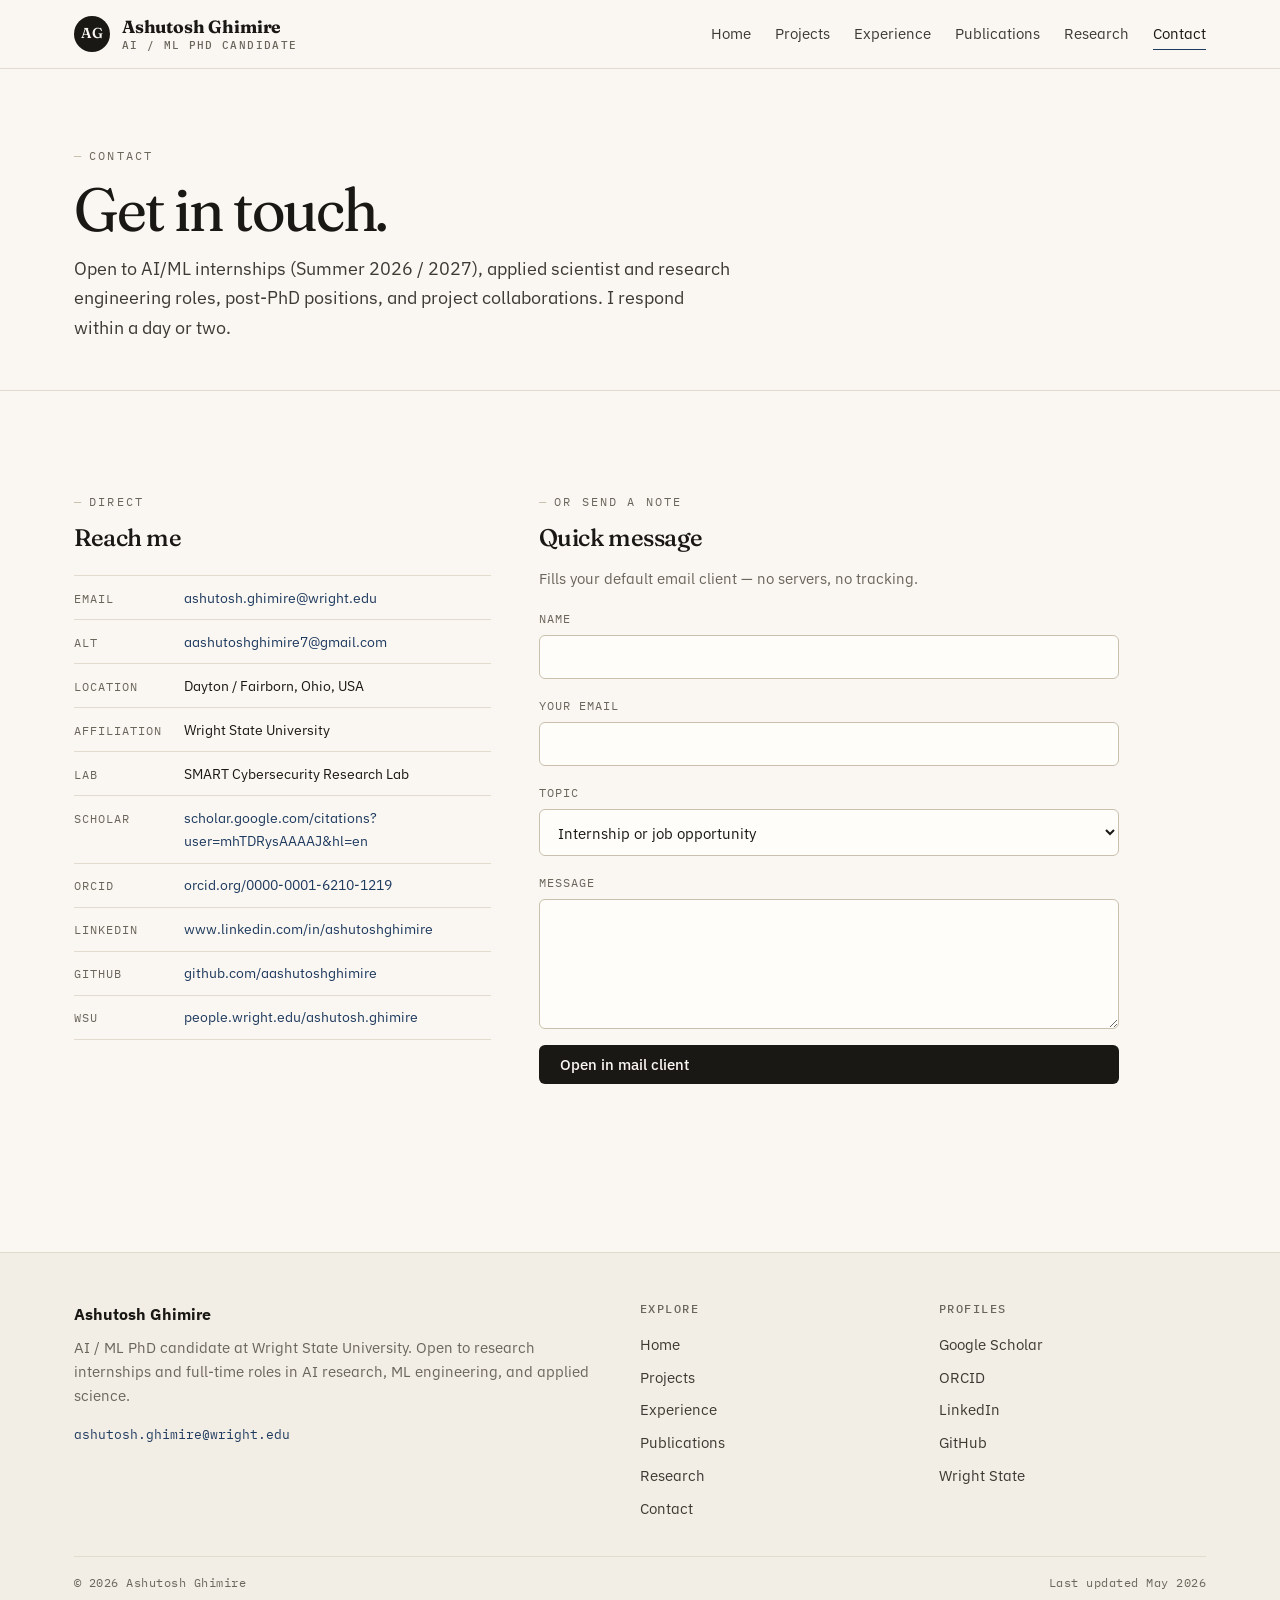
==== commit 7b984621: "uodate portfolio with html based" ====
--- a/contact.html
+++ b/contact.html
@@ -1,94 +1,133 @@
 <!doctype html>
 <html lang="en">
-  <head>
-    <meta charset="utf-8">
-    <meta name="viewport" content="width=device-width, initial-scale=1">
-    <title>Contact | Ashutosh Ghimire</title>
-    <meta name="description" content="Contact Ashutosh Ghimire for AI/ML internships, full-time roles, research engineering opportunities, project questions, and CV requests.">
-    <meta property="og:title" content="Contact - Ashutosh Ghimire">
-    <meta property="og:description" content="Contact Ashutosh Ghimire for AI/ML internships, jobs, and research engineering opportunities.">
-    <meta property="og:type" content="website">
-    <meta property="og:image" content="assets/images/clinical-ai.png">
-    <link rel="icon" href="assets/images/favicon.svg" type="image/svg+xml">
-    <link rel="stylesheet" href="assets/css/styles.css?v=4">
-    <script defer src="assets/js/data.js?v=4"></script>
-    <script defer src="assets/js/app.js?v=4"></script>
-  </head>
-  <body data-page="contact">
-    <a class="skip-link" href="#main">Skip to content</a>
-    <header class="site-header" data-header>
-      <nav class="nav-shell" aria-label="Main navigation">
-        <a class="brand" href="index.html">
-          <span class="brand-mark">AG</span>
-          <span><strong>Ashutosh Ghimire</strong><small>AI/ML PhD Candidate</small></span>
-        </a>
-        <button class="nav-toggle" type="button" data-nav-toggle aria-expanded="false" aria-controls="site-menu">Menu</button>
-        <div class="nav-menu" id="site-menu" data-nav-menu>
-          <a href="index.html">Home</a>
-          <a href="projects.html">Projects</a>
-          <a href="experience.html">Experience</a>
-          <a href="publications.html">Publications</a>
-          <a href="research.html">Research</a>
-          <a href="contact.html">Contact</a>
+<head>
+  <meta charset="utf-8">
+  <meta name="viewport" content="width=device-width, initial-scale=1">
+  <title>Contact · Ashutosh Ghimire</title>
+  <meta name="description" content="Contact Ashutosh Ghimire for AI/ML internships, research engineering roles, post-PhD positions, and project or paper collaborations.">
+  <meta name="author" content="Ashutosh Ghimire">
+  <meta name="keywords" content="Ashutosh Ghimire, AI ML PhD, machine learning engineer, applied scientist intern, trustworthy AI, hardware security, adversarial machine learning, LLM systems, Wright State University, Python, PyTorch">
+  <meta property="og:title" content="Contact · Ashutosh Ghimire">
+  <meta property="og:description" content="Contact Ashutosh Ghimire for AI/ML internships, research engineering roles, post-PhD positions, and project or paper collaborations.">
+  <meta property="og:type" content="website">
+  <meta property="og:image" content="assets/images/hero-research.png">
+  <meta name="twitter:card" content="summary_large_image">
+  <meta name="twitter:title" content="Contact · Ashutosh Ghimire">
+  <meta name="twitter:description" content="Contact Ashutosh Ghimire for AI/ML internships, research engineering roles, post-PhD positions, and project or paper collaborations.">
+  <link rel="icon" href="assets/favicon.svg" type="image/svg+xml">
+  <link rel="alternate icon" href="assets/images/favicon.svg">
+  <link rel="preconnect" href="https://fonts.googleapis.com">
+  <link rel="preconnect" href="https://fonts.gstatic.com" crossorigin>
+  <link rel="stylesheet" href="https://fonts.googleapis.com/css2?family=Fraunces:opsz,wght@9..144,400;9..144,500;9..144,600&family=IBM+Plex+Sans:wght@400;500;600&family=IBM+Plex+Mono:wght@400;500&display=swap">
+  <link rel="stylesheet" href="assets/css/styles.css">
+  <script defer src="assets/js/main.js"></script>
+</head>
+<body>
+  <a class="skip-link" href="#main">Skip to content</a>
+  <header class="site-header">
+    <nav class="nav" aria-label="Main navigation">
+      <a class="brand" href="index.html" aria-label="Ashutosh Ghimire — home">
+        <span class="brand-mark" aria-hidden="true">AG</span>
+        <span class="brand-meta">
+          <strong>Ashutosh Ghimire</strong>
+          <small>AI / ML PhD Candidate</small>
+        </span>
+      </a>
+      <button class="nav-toggle" type="button" aria-expanded="false" aria-controls="primary-menu">
+        <span aria-hidden="true">≡</span> Menu
+      </button>
+      <ul class="nav-list" id="primary-menu">
+        <li><a href="index.html">Home</a></li>
+<li><a href="projects.html">Projects</a></li>
+<li><a href="experience.html">Experience</a></li>
+<li><a href="publications.html">Publications</a></li>
+<li><a href="research.html">Research</a></li>
+<li><a href="contact.html" class="is-active" aria-current="page">Contact</a></li>
+      </ul>
+    </nav>
+  </header>
+  <main id="main">
+    <section class="page-head">
+      <div class="container">
+        <span class="eyebrow">Contact</span>
+        <h1>Get in touch.</h1>
+        <p class="lead">Open to AI/ML internships (Summer 2026 / 2027), applied scientist and research engineering roles, post-PhD positions, and project collaborations. I respond within a day or two.</p>
+      </div>
+    </section>
+
+    <section class="section">
+      <div class="container">
+        <div class="about-grid">
+          <div>
+            <span class="eyebrow">Direct</span>
+            <h2 style="font-size:1.5rem;">Reach me</h2>
+            <ul class="kv-list">
+              <li><span class="key">Email</span><span><a href="mailto:ashutosh.ghimire@wright.edu">ashutosh.ghimire@wright.edu</a></span></li>
+              <li><span class="key">Alt</span><span><a href="mailto:aashutoshghimire7@gmail.com">aashutoshghimire7@gmail.com</a></span></li>
+              <li><span class="key">Location</span><span>Dayton / Fairborn, Ohio, USA</span></li>
+              <li><span class="key">Affiliation</span><span>Wright State University</span></li>
+              <li><span class="key">Lab</span><span>SMART Cybersecurity Research Lab</span></li>
+              <li><span class="key">Scholar</span><span><a href="https://scholar.google.com/citations?user=mhTDRysAAAAJ&amp;hl=en" target="_blank" rel="noopener">scholar.google.com/citations?user=mhTDRysAAAAJ&amp;hl=en</a></span></li><li><span class="key">ORCID</span><span><a href="https://orcid.org/0000-0001-6210-1219" target="_blank" rel="noopener">orcid.org/0000-0001-6210-1219</a></span></li><li><span class="key">LinkedIn</span><span><a href="https://www.linkedin.com/in/ashutoshghimire" target="_blank" rel="noopener">www.linkedin.com/in/ashutoshghimire</a></span></li><li><span class="key">GitHub</span><span><a href="https://github.com/aashutoshghimire" target="_blank" rel="noopener">github.com/aashutoshghimire</a></span></li><li><span class="key">WSU</span><span><a href="https://people.wright.edu/ashutosh.ghimire" target="_blank" rel="noopener">people.wright.edu/ashutosh.ghimire</a></span></li>
+            </ul>
+          </div>
+
+          <div>
+            <span class="eyebrow">Or send a note</span>
+            <h2 style="font-size:1.5rem;">Quick message</h2>
+            <p style="color:var(--ink-muted);font-size:0.92rem;">Fills your default email client — no servers, no tracking.</p>
+            <form id="contact-form" class="form" data-recipient="ashutosh.ghimire@wright.edu">
+              <div class="field">
+                <label for="name">Name</label>
+                <input id="name" name="name" type="text" required>
+              </div>
+              <div class="field">
+                <label for="email">Your email</label>
+                <input id="email" name="email" type="email" required>
+              </div>
+              <div class="field">
+                <label for="topic">Topic</label>
+                <select id="topic" name="topic">
+                  <option>Internship or job opportunity</option>
+                  <option>Research collaboration</option>
+                  <option>Project or paper question</option>
+                  <option>Speaking / review request</option>
+                  <option>Other</option>
+                </select>
+              </div>
+              <div class="field">
+                <label for="message">Message</label>
+                <textarea id="message" name="message" required></textarea>
+              </div>
+              <button type="submit" class="btn btn-primary">Open in mail client</button>
+            </form>
+          </div>
         </div>
-      </nav>
-    </header>
-
-    <main id="main">
-      <section class="page-hero contact-hero">
-        <div class="container page-hero-content">
-          <p class="eyebrow">Contact</p>
-          <h1>Internships, jobs, research engineering, and project conversations.</h1>
-          <p>Reach out about AI/ML engineering, applied scientist internships, trustworthy AI, security ML, LLM systems, scientific ML, or CV requests.</p>
+      </div>
+    </section>
+  </main>
+  <footer class="site-footer">
+    <div class="container">
+      <div class="footer-grid">
+        <div>
+          <strong>Ashutosh Ghimire</strong>
+          <p style="margin-top:0.5rem;color:var(--ink-muted);font-size:0.92rem;">AI / ML PhD candidate at Wright State University. Open to research internships and full-time roles in AI research, ML engineering, and applied science.</p>
+          <p style="font-family:var(--mono);font-size:0.82rem;color:var(--ink-muted);margin-top:0.75rem;"><a href="mailto:ashutosh.ghimire@wright.edu">ashutosh.ghimire@wright.edu</a></p>
         </div>
-      </section>
-
-      <section class="section">
-        <div class="container contact-layout">
-          <aside class="contact-panel">
-            <img class="profile-photo profile-photo-large" src="assets/images/profile.jpg" alt="Portrait of Ashutosh Ghimire">
-            <h2>Ashutosh Ghimire</h2>
-            <p>AI/ML PhD candidate in Computer Science and Engineering at Wright State University.</p>
-            <div class="contact-links" data-contact-links></div>
-          </aside>
-          <form class="contact-form" data-contact-form>
-            <div>
-              <p class="eyebrow">Message</p>
-              <h2>Start an email draft.</h2>
-            </div>
-            <label>
-              <span>Name</span>
-              <input type="text" name="name" autocomplete="name">
-            </label>
-            <label>
-              <span>Email</span>
-              <input type="email" name="email" autocomplete="email">
-            </label>
-            <label>
-              <span>Topic</span>
-              <select name="topic">
-                <option>Internship or job opportunity</option>
-                <option>AI/ML project question</option>
-                <option>Research engineering collaboration</option>
-                <option>CV request</option>
-              </select>
-            </label>
-            <label>
-              <span>Message</span>
-              <textarea name="message" rows="7"></textarea>
-            </label>
-            <button class="button button-primary" type="submit">Open Email Draft</button>
-          </form>
+        <div>
+          <h4>Explore</h4>
+          <ul><li><a href="index.html">Home</a></li><li><a href="projects.html">Projects</a></li><li><a href="experience.html">Experience</a></li><li><a href="publications.html">Publications</a></li><li><a href="research.html">Research</a></li><li><a href="contact.html">Contact</a></li></ul>
         </div>
-      </section>
-    </main>
-
-    <footer class="site-footer">
-      <div class="container footer-grid">
-        <div><strong>Ashutosh Ghimire</strong><p>Available for AI/ML internships, research engineering conversations, and project discussions.</p></div>
-        <div class="footer-links" data-footer-links></div>
+        <div>
+          <h4>Profiles</h4>
+          <ul><li><a href="https://scholar.google.com/citations?user=mhTDRysAAAAJ&amp;hl=en" target="_blank" rel="noopener">Google Scholar</a></li><li><a href="https://orcid.org/0000-0001-6210-1219" target="_blank" rel="noopener">ORCID</a></li><li><a href="https://www.linkedin.com/in/ashutoshghimire" target="_blank" rel="noopener">LinkedIn</a></li><li><a href="https://github.com/aashutoshghimire" target="_blank" rel="noopener">GitHub</a></li><li><a href="https://people.wright.edu/ashutosh.ghimire" target="_blank" rel="noopener">Wright State</a></li></ul>
+        </div>
       </div>
-      <div class="container footer-bottom"><span>Copyright <span data-year></span> Ashutosh Ghimire.</span><span>Last curated May 2026.</span></div>
-    </footer>
-  </body>
+      <div class="footer-bottom">
+        <span>© <span id="year">2026</span> Ashutosh Ghimire</span>
+        <span>Last updated May 2026</span>
+      </div>
+    </div>
+  </footer>
+  <script>document.getElementById('year').textContent = new Date().getFullYear();</script>
+</body>
 </html>
--- a/assets/css/styles.css
+++ b/assets/css/styles.css
@@ -1,1621 +1,955 @@
+/* =========================================================
+   Ashutosh Ghimire — Portfolio Stylesheet
+   Refined academic/engineering aesthetic
+   ========================================================= */
+
+/* ---------- Tokens ---------- */
 :root {
-  color-scheme: light;
-  --bg: #f8fafc;
-  --surface: #ffffff;
-  --surface-2: #eef6f5;
-  --text: #18202c;
-  --muted: #5e6b7c;
-  --line: #d9e2ea;
-  --line-strong: #b9c8d4;
-  --accent: #087f8c;
-  --accent-2: #7b5cc9;
-  --accent-3: #1f9d63;
-  --accent-dark: #075d67;
-  --shadow: 0 18px 50px rgba(20, 35, 55, 0.12);
-  --radius: 8px;
-  --container: 1180px;
-}
-
-:root[data-theme="dark"] {
-  color-scheme: dark;
-  --bg: #101318;
-  --surface: #171d24;
-  --surface-2: #172321;
-  --text: #eef4f6;
-  --muted: #a7b3bf;
-  --line: #2a3542;
-  --line-strong: #3a4b5e;
-  --accent: #38c7d7;
-  --accent-2: #b39aff;
-  --accent-3: #5de09d;
-  --accent-dark: #98ecf4;
-  --shadow: 0 20px 60px rgba(0, 0, 0, 0.35);
-}
-
-* {
-  box-sizing: border-box;
-}
-
-html {
-  scroll-behavior: smooth;
-}
+  --bg: #faf7f2;
+  --bg-elev: #f3eee5;
+  --bg-card: #fffdf9;
+  --ink: #1a1814;
+  --ink-soft: #3d3a33;
+  --ink-muted: #6b665c;
+  --rule: #e2dccf;
+  --rule-strong: #c9c1ae;
+  --accent: #1e3a5f;        /* ink blue */
+  --accent-hover: #2c5a91;
+  --accent-soft: #e8eef5;
+  --highlight: #c2410c;     /* burnt sienna for sparingly-used emphasis */
+  --shadow-sm: 0 1px 2px rgba(26, 24, 20, 0.04), 0 0 0 1px rgba(26, 24, 20, 0.04);
+  --shadow-md: 0 4px 16px rgba(26, 24, 20, 0.06), 0 0 0 1px rgba(26, 24, 20, 0.04);
+
+  --display: 'Fraunces', 'Times New Roman', serif;
+  --body: 'IBM Plex Sans', -apple-system, BlinkMacSystemFont, sans-serif;
+  --mono: 'IBM Plex Mono', 'Menlo', monospace;
+
+  --max-width: 1180px;
+  --content-width: 760px;
+  --radius-sm: 6px;
+  --radius-md: 10px;
+  --radius-lg: 14px;
+
+  --space-1: 0.25rem;
+  --space-2: 0.5rem;
+  --space-3: 0.75rem;
+  --space-4: 1rem;
+  --space-5: 1.5rem;
+  --space-6: 2rem;
+  --space-7: 3rem;
+  --space-8: 4.5rem;
+  --space-9: 6rem;
+}
+
+@media (prefers-color-scheme: dark) {
+  :root {
+    --bg: #16140f;
+    --bg-elev: #201d17;
+    --bg-card: #1d1a14;
+    --ink: #f1ece1;
+    --ink-soft: #d4cebf;
+    --ink-muted: #948c7c;
+    --rule: #2e2a22;
+    --rule-strong: #4a4438;
+    --accent: #8ab4dc;
+    --accent-hover: #a8c8e8;
+    --accent-soft: #1f2b3d;
+    --highlight: #f08c4a;
+  }
+}
+
+/* ---------- Reset / Base ---------- */
+*, *::before, *::after { box-sizing: border-box; }
+html { scroll-behavior: smooth; -webkit-text-size-adjust: 100%; }
 
 body {
   margin: 0;
-  min-width: 320px;
-  font-family: Inter, ui-sans-serif, system-ui, -apple-system, BlinkMacSystemFont, "Segoe UI", Arial, sans-serif;
+  font-family: var(--body);
+  font-size: 16px;
+  line-height: 1.65;
+  color: var(--ink);
   background: var(--bg);
-  color: var(--text);
-  line-height: 1.6;
-}
-
-body.menu-open {
-  overflow: hidden;
-}
-
-img {
-  max-width: 100%;
-  display: block;
-}
+  font-feature-settings: "ss01", "ss02", "cv11";
+  -webkit-font-smoothing: antialiased;
+  -moz-osx-font-smoothing: grayscale;
+}
+
+img { max-width: 100%; height: auto; display: block; }
 
 a {
-  color: inherit;
-}
-
-button,
-input,
-select,
-textarea {
-  font: inherit;
-}
-
+  color: var(--accent);
+  text-decoration: none;
+  text-underline-offset: 3px;
+  text-decoration-thickness: 1px;
+  transition: color 150ms ease, background-color 150ms ease;
+}
+a:hover { color: var(--accent-hover); text-decoration: underline; }
+
+/* Skip link */
+.skip-link {
+  position: absolute;
+  left: -9999px;
+  top: 1rem;
+  background: var(--ink);
+  color: var(--bg);
+  padding: 0.5rem 1rem;
+  border-radius: var(--radius-sm);
+  z-index: 100;
+}
+.skip-link:focus { left: 1rem; }
+
+/* ---------- Layout ---------- */
 .container {
-  width: min(100% - 36px, var(--container));
-  margin-inline: auto;
-}
-
-.skip-link {
-  position: fixed;
-  left: 16px;
-  top: 16px;
-  z-index: 1000;
-  padding: 10px 14px;
-  background: var(--surface);
-  color: var(--text);
-  border: 1px solid var(--line);
-  transform: translateY(-140%);
-  transition: transform 160ms ease;
-}
-
-.skip-link:focus {
-  transform: translateY(0);
-}
-
+  max-width: var(--max-width);
+  margin: 0 auto;
+  padding: 0 var(--space-5);
+}
+
+.container-narrow {
+  max-width: var(--content-width);
+  margin: 0 auto;
+  padding: 0 var(--space-5);
+}
+
+/* ---------- Typography ---------- */
+h1, h2, h3, h4 {
+  font-family: var(--display);
+  font-weight: 500;
+  letter-spacing: -0.02em;
+  line-height: 1.15;
+  color: var(--ink);
+  margin: 0 0 var(--space-4);
+  font-variation-settings: "SOFT" 30, "WONK" 0;
+}
+
+h1 {
+  font-size: clamp(2.4rem, 5vw, 3.8rem);
+  font-weight: 400;
+  letter-spacing: -0.035em;
+  line-height: 1.05;
+}
+h2 { font-size: clamp(1.7rem, 3.2vw, 2.4rem); }
+h3 { font-size: 1.35rem; letter-spacing: -0.015em; }
+h4 { font-size: 1.1rem; font-family: var(--body); font-weight: 600; letter-spacing: -0.005em; }
+
+p { margin: 0 0 var(--space-4); color: var(--ink-soft); }
+.lead { font-size: 1.15rem; color: var(--ink-soft); line-height: 1.6; }
+
+.eyebrow {
+  font-family: var(--mono);
+  font-size: 0.75rem;
+  text-transform: uppercase;
+  letter-spacing: 0.18em;
+  color: var(--ink-muted);
+  margin-bottom: var(--space-3);
+  display: inline-block;
+}
+
+.eyebrow::before {
+  content: "—";
+  margin-right: 0.5em;
+  color: var(--rule-strong);
+}
+
+code, kbd { font-family: var(--mono); font-size: 0.9em; background: var(--bg-elev); padding: 0.1em 0.35em; border-radius: 3px; }
+
+::selection { background: var(--accent); color: var(--bg); }
+
+/* ---------- Header / Nav ---------- */
 .site-header {
   position: sticky;
   top: 0;
-  z-index: 100;
-  border-bottom: 1px solid color-mix(in srgb, var(--line) 70%, transparent);
-  background: color-mix(in srgb, var(--bg) 86%, transparent);
-  backdrop-filter: blur(18px);
-}
-
-.nav-shell {
-  width: min(100% - 32px, 1240px);
-  min-height: 72px;
-  margin-inline: auto;
+  z-index: 50;
+  background: color-mix(in oklab, var(--bg) 85%, transparent);
+  backdrop-filter: saturate(140%) blur(10px);
+  -webkit-backdrop-filter: saturate(140%) blur(10px);
+  border-bottom: 1px solid var(--rule);
+}
+
+.nav {
   display: flex;
   align-items: center;
   justify-content: space-between;
-  gap: 18px;
+  padding: var(--space-4) var(--space-5);
+  max-width: var(--max-width);
+  margin: 0 auto;
 }
 
 .brand {
-  display: inline-flex;
+  display: flex;
   align-items: center;
-  gap: 12px;
-  color: var(--text);
-  text-decoration: none;
-}
+  gap: 0.75rem;
+  font-family: var(--display);
+  font-size: 1.1rem;
+  font-weight: 500;
+  color: var(--ink);
+  letter-spacing: -0.01em;
+}
+.brand:hover { color: var(--ink); text-decoration: none; }
 
 .brand-mark {
-  width: 42px;
-  height: 42px;
-  display: grid;
-  place-items: center;
-  border: 1px solid var(--line-strong);
-  border-radius: var(--radius);
-  background: linear-gradient(135deg, var(--accent), var(--accent-2));
-  color: #ffffff;
-  font-weight: 800;
-}
-
-.brand strong,
-.brand small {
-  display: block;
-  line-height: 1.15;
-}
-
-.brand small {
-  margin-top: 2px;
-  color: var(--muted);
-  font-size: 0.78rem;
-}
-
-.nav-menu {
-  display: flex;
-  align-items: center;
-  gap: 8px;
-}
-
-.nav-menu a,
-.theme-toggle,
-.nav-toggle {
-  min-height: 40px;
+  width: 36px;
+  height: 36px;
   display: inline-flex;
   align-items: center;
   justify-content: center;
-  padding: 8px 12px;
-  border: 1px solid transparent;
-  border-radius: var(--radius);
-  color: var(--muted);
-  background: transparent;
-  text-decoration: none;
-  cursor: pointer;
-}
-
-.nav-menu a:hover,
-.nav-menu a:focus-visible,
-.nav-menu a.is-active,
-.theme-toggle:hover,
-.theme-toggle:focus-visible,
-.nav-toggle:hover,
-.nav-toggle:focus-visible {
-  color: var(--text);
-  border-color: var(--line);
-  background: var(--surface);
-}
-
-.theme-toggle {
-  border-color: var(--line);
-  color: var(--text);
+  background: var(--ink);
+  color: var(--bg);
+  border-radius: 50%;
+  font-family: var(--display);
+  font-size: 0.9rem;
+  font-weight: 600;
+  letter-spacing: 0;
+}
+
+.brand-meta { display: flex; flex-direction: column; line-height: 1.1; }
+.brand-meta small {
+  font-family: var(--mono);
+  font-size: 0.7rem;
+  text-transform: uppercase;
+  letter-spacing: 0.12em;
+  color: var(--ink-muted);
+  margin-top: 2px;
+}
+
+.nav-list {
+  list-style: none;
+  margin: 0;
+  padding: 0;
+  display: flex;
+  gap: var(--space-5);
+  align-items: center;
+}
+.nav-list a {
+  color: var(--ink-soft);
+  font-size: 0.95rem;
+  padding: 0.4rem 0;
+  position: relative;
+}
+.nav-list a:hover { color: var(--ink); text-decoration: none; }
+.nav-list a.is-active { color: var(--ink); }
+.nav-list a.is-active::after {
+  content: "";
+  position: absolute;
+  bottom: 0;
+  left: 0;
+  right: 0;
+  height: 1.5px;
+  background: var(--accent);
 }
 
 .nav-toggle {
   display: none;
-}
-
-.hero {
-  position: relative;
-  min-height: min(780px, calc(100vh - 30px));
-  overflow: hidden;
-  isolation: isolate;
-  display: grid;
-  align-items: center;
-}
-
-.home-hero {
-  margin-top: -1px;
-}
-
-.hero-bg,
-.page-hero::before {
-  position: absolute;
-  inset: 0;
-  background-size: cover;
-  background-position: center;
-  z-index: -2;
-}
-
-.home-hero .hero-bg {
-  background-image: url("../images/hero-research.png");
-}
-
-.hero-overlay {
-  position: absolute;
-  inset: 0;
-  background:
-    linear-gradient(90deg, rgba(5, 13, 22, 0.88), rgba(5, 13, 22, 0.5) 54%, rgba(5, 13, 22, 0.28)),
-    linear-gradient(0deg, rgba(5, 13, 22, 0.45), rgba(5, 13, 22, 0.1));
-  z-index: -1;
-}
-
-.hero-content {
-  max-width: 850px;
-  padding: 90px 0 110px;
-  color: #ffffff;
-}
-
-.eyebrow {
-  margin: 0 0 12px;
-  color: var(--accent);
-  font-size: 0.78rem;
-  font-weight: 800;
-  letter-spacing: 0;
-  text-transform: uppercase;
-}
-
-.hero .eyebrow,
-.page-hero .eyebrow {
-  color: #8be8ef;
-}
-
-h1,
-h2,
-h3,
-p {
-  overflow-wrap: anywhere;
-}
-
-h1,
-h2,
-h3 {
-  margin: 0;
-  line-height: 1.08;
-}
-
-h1 {
-  font-size: clamp(2.6rem, 7vw, 5.7rem);
-  max-width: 920px;
-}
-
-h2 {
-  font-size: clamp(2rem, 4vw, 3.1rem);
-}
-
-h3 {
-  font-size: 1.15rem;
-}
-
-.hero-copy,
-.page-hero p,
-.section-intro p,
-.about-band p {
-  color: color-mix(in srgb, currentColor 78%, transparent);
-  font-size: 1.08rem;
-  max-width: 760px;
-}
-
-.hero-copy {
-  margin: 24px 0 0;
-  color: rgba(255, 255, 255, 0.84);
-}
-
-.hero-actions,
-.hero-links {
-  display: flex;
-  flex-wrap: wrap;
-  gap: 12px;
-}
-
-.hero-actions {
-  margin-top: 34px;
-}
-
-.hero-links {
-  margin-top: 22px;
-}
-
-.button,
-.social-link,
-.text-link {
+  background: none;
+  border: 1px solid var(--rule-strong);
+  border-radius: var(--radius-sm);
+  padding: 0.5rem;
+  cursor: pointer;
+  color: var(--ink);
+}
+
+@media (max-width: 760px) {
+  .nav-toggle { display: inline-flex; align-items: center; gap: 0.4rem; font-size: 0.85rem; font-family: var(--mono); }
+  .nav-list {
+    display: none;
+    position: absolute;
+    top: 100%;
+    left: 0;
+    right: 0;
+    flex-direction: column;
+    background: var(--bg);
+    border-bottom: 1px solid var(--rule);
+    padding: var(--space-4) var(--space-5);
+    gap: var(--space-3);
+    align-items: flex-start;
+  }
+  .nav-list.is-open { display: flex; }
+}
+
+/* ---------- Buttons ---------- */
+.btn {
   display: inline-flex;
   align-items: center;
-  justify-content: center;
-  min-height: 44px;
-  padding: 10px 16px;
-  border: 1px solid var(--line);
-  border-radius: var(--radius);
-  text-decoration: none;
-  font-weight: 750;
-  transition: transform 160ms ease, border-color 160ms ease, background 160ms ease, color 160ms ease;
-}
-
-.button:hover,
-.button:focus-visible,
-.social-link:hover,
-.social-link:focus-visible,
-.text-link:hover,
-.text-link:focus-visible {
-  transform: translateY(-1px);
-}
-
-.button-primary {
-  border-color: var(--accent);
-  background: var(--accent);
-  color: #ffffff;
-}
-
-.button-secondary {
-  border-color: rgba(255, 255, 255, 0.4);
-  background: rgba(255, 255, 255, 0.12);
-  color: #ffffff;
-}
-
-.button-ghost {
-  background: rgba(255, 255, 255, 0.08);
-  color: #ffffff;
-  border-color: rgba(255, 255, 255, 0.26);
-}
-
-.button-compact {
-  min-height: 40px;
-  padding: 8px 12px;
-  color: var(--text);
-  background: var(--surface);
-}
-
-.social-link {
-  min-height: 38px;
-  padding: 8px 12px;
-  color: #ffffff;
-  border-color: rgba(255, 255, 255, 0.24);
-  background: rgba(255, 255, 255, 0.06);
+  gap: 0.5rem;
+  padding: 0.7rem 1.25rem;
+  font-family: var(--body);
+  font-size: 0.95rem;
+  font-weight: 500;
+  border-radius: var(--radius-sm);
+  border: 1px solid transparent;
+  cursor: pointer;
+  transition: all 150ms ease;
+  line-height: 1;
+}
+.btn:hover { text-decoration: none; }
+.btn-primary {
+  background: var(--ink);
+  color: var(--bg);
+}
+.btn-primary:hover { background: var(--accent); color: var(--bg); }
+.btn-ghost {
+  background: transparent;
+  color: var(--ink);
+  border-color: var(--rule-strong);
+}
+.btn-ghost:hover { border-color: var(--ink); color: var(--ink); background: var(--bg-elev); }
+.btn-link {
+  padding: 0;
+  background: none;
+  color: var(--accent);
+  border: none;
+  font-weight: 500;
+  border-bottom: 1px solid transparent;
+  border-radius: 0;
+}
+.btn-link:hover { border-bottom-color: var(--accent); }
+
+.btn .arrow {
+  display: inline-block;
+  transition: transform 200ms ease;
+}
+.btn:hover .arrow { transform: translateX(3px); }
+
+.btn-row { display: flex; flex-wrap: wrap; gap: var(--space-3); margin-top: var(--space-5); }
+
+/* ---------- Hero ---------- */
+.hero {
+  padding: var(--space-9) 0 var(--space-8);
+  border-bottom: 1px solid var(--rule);
+  position: relative;
+  overflow: hidden;
+}
+
+.hero::before {
+  content: "";
+  position: absolute;
+  top: 0;
+  right: -10%;
+  width: 50%;
+  height: 100%;
+  background:
+    radial-gradient(circle at 30% 30%, color-mix(in oklab, var(--accent) 8%, transparent), transparent 60%);
+  pointer-events: none;
+}
+
+.hero-grid {
+  display: grid;
+  grid-template-columns: minmax(0, 1.6fr) minmax(0, 1fr);
+  gap: var(--space-8);
+  align-items: center;
+  position: relative;
+}
+
+.hero-text { max-width: 680px; }
+.hero-title {
+  font-size: clamp(2.6rem, 5.5vw, 4.4rem);
+  margin-bottom: var(--space-5);
+}
+.hero-title em {
+  font-style: italic;
+  font-variation-settings: "SOFT" 100, "WONK" 1;
+  color: var(--accent);
+}
+.hero-lead { font-size: 1.2rem; color: var(--ink-soft); line-height: 1.55; max-width: 56ch; }
+
+.hero-portrait {
+  position: relative;
+  justify-self: center;
+}
+.hero-portrait img {
+  width: 100%;
+  max-width: 320px;
+  aspect-ratio: 4 / 5;
+  object-fit: cover;
+  border-radius: var(--radius-md);
+  box-shadow: var(--shadow-md);
+  filter: saturate(0.92);
+}
+.hero-portrait::before {
+  content: "";
+  position: absolute;
+  top: -12px;
+  left: -12px;
+  right: 24px;
+  bottom: 24px;
+  border: 1px solid var(--rule-strong);
+  border-radius: var(--radius-md);
+  z-index: -1;
+}
+
+.hero-tags {
+  margin-top: var(--space-6);
+  display: flex;
+  flex-wrap: wrap;
+  gap: var(--space-2);
+  font-family: var(--mono);
+  font-size: 0.78rem;
+  color: var(--ink-muted);
+}
+.hero-tags span {
+  padding: 0.3rem 0.7rem;
+  border: 1px solid var(--rule);
+  border-radius: 999px;
+  background: var(--bg-card);
+}
+
+@media (max-width: 860px) {
+  .hero-grid { grid-template-columns: 1fr; gap: var(--space-6); }
+  .hero-portrait { order: -1; }
+  .hero-portrait img { max-width: 220px; }
+  .hero { padding: var(--space-7) 0 var(--space-7); }
+}
+
+/* ---------- Section ---------- */
+.section {
+  padding: var(--space-9) 0;
+  border-bottom: 1px solid var(--rule);
+}
+.section:last-of-type { border-bottom: none; }
+
+.section-head {
+  display: flex;
+  justify-content: space-between;
+  align-items: end;
+  margin-bottom: var(--space-7);
+  gap: var(--space-5);
+  flex-wrap: wrap;
+}
+.section-head h2 { margin: 0; max-width: 28ch; }
+.section-head p { margin: 0; max-width: 50ch; color: var(--ink-muted); }
+
+.section-intro {
+  max-width: 70ch;
+  margin-bottom: var(--space-7);
+}
+
+/* ---------- Project cards ---------- */
+.projects-grid {
+  display: grid;
+  grid-template-columns: repeat(auto-fill, minmax(320px, 1fr));
+  gap: var(--space-5);
+}
+
+.project-card {
+  background: var(--bg-card);
+  border: 1px solid var(--rule);
+  border-radius: var(--radius-md);
+  display: flex;
+  flex-direction: column;
+  transition: border-color 200ms ease, transform 200ms ease, box-shadow 200ms ease;
+  position: relative;
+  overflow: hidden;
+}
+.project-card:hover {
+  border-color: var(--rule-strong);
+  transform: translateY(-2px);
+  box-shadow: var(--shadow-md);
+}
+.project-card-body {
+  padding: var(--space-5);
+  display: flex;
+  flex-direction: column;
+  flex: 1;
+}
+
+.project-figure {
+  position: relative;
+  background: var(--bg-elev);
+  border-bottom: 1px solid var(--rule);
+  overflow: hidden;
+}
+.project-figure img {
+  width: 100%;
+  height: 100%;
+  object-fit: cover;
+  display: block;
+  aspect-ratio: 16 / 9;
+  transition: transform 400ms cubic-bezier(0.2, 0.8, 0.2, 1);
+}
+.project-figure-large img {
+  aspect-ratio: 16 / 10;
+}
+.project-card:hover .project-figure img {
+  transform: scale(1.03);
+}
+
+/* ---------- Tag pills (used in cards & publications) ---------- */
+.tag-row {
+  display: flex;
+  gap: 0.4rem;
+  flex-wrap: wrap;
+  margin-bottom: var(--space-3);
+}
+.tag {
+  font-family: var(--mono);
+  font-size: 0.68rem;
+  text-transform: uppercase;
+  letter-spacing: 0.1em;
+  padding: 0.2rem 0.5rem;
+  background: var(--accent-soft);
+  color: var(--accent);
+  border-radius: 3px;
+}
+
+.project-card .tag-row {
+  display: flex;
+  gap: 0.4rem;
+  flex-wrap: wrap;
+  margin-bottom: var(--space-3);
+}
+.project-card .tag {
+  font-family: var(--mono);
+  font-size: 0.68rem;
+  text-transform: uppercase;
+  letter-spacing: 0.1em;
+  padding: 0.2rem 0.5rem;
+  background: var(--accent-soft);
+  color: var(--accent);
+  border-radius: 3px;
+}
+.project-card h3 { margin-bottom: var(--space-3); }
+.project-card .summary { color: var(--ink-soft); font-size: 0.95rem; flex: 1; margin-bottom: var(--space-4); }
+.project-card .stats {
+  font-family: var(--mono);
+  font-size: 0.78rem;
+  color: var(--ink-muted);
+  display: flex;
+  gap: var(--space-4);
+  margin-bottom: var(--space-4);
+  padding-top: var(--space-3);
+  border-top: 1px dashed var(--rule);
+}
+.project-card .stats strong {
+  display: block;
+  color: var(--accent);
+  font-family: var(--display);
+  font-weight: 500;
+  font-size: 1.1rem;
+  margin-bottom: 2px;
+}
+.project-card .stack {
+  font-family: var(--mono);
+  font-size: 0.78rem;
+  color: var(--ink-muted);
+  margin-bottom: var(--space-3);
+}
+.project-card .links {
+  display: flex;
+  gap: var(--space-3);
+  font-size: 0.85rem;
+  font-family: var(--mono);
+}
+
+/* ---------- Publication list ---------- */
+.pub-list {
+  list-style: none;
+  padding: 0;
+  margin: 0;
+}
+.pub-item {
+  display: grid;
+  grid-template-columns: 80px 1fr;
+  gap: var(--space-5);
+  padding: var(--space-5) 0;
+  border-bottom: 1px solid var(--rule);
+}
+.pub-item:last-child { border-bottom: none; }
+.pub-year {
+  font-family: var(--mono);
+  font-size: 0.85rem;
+  color: var(--ink-muted);
+  letter-spacing: 0.05em;
+  padding-top: 4px;
+}
+.pub-title {
+  font-family: var(--display);
+  font-size: 1.15rem;
+  font-weight: 500;
+  letter-spacing: -0.01em;
+  color: var(--ink);
+  margin-bottom: var(--space-2);
+  line-height: 1.3;
+}
+.pub-authors { font-size: 0.92rem; color: var(--ink-soft); margin-bottom: var(--space-2); }
+.pub-authors em { font-style: normal; font-weight: 600; color: var(--ink); border-bottom: 1px solid var(--accent); }
+.pub-venue {
+  font-family: var(--mono);
+  font-size: 0.8rem;
+  color: var(--ink-muted);
+  text-transform: uppercase;
+  letter-spacing: 0.06em;
+  margin-bottom: var(--space-3);
+}
+.pub-actions {
+  display: flex;
+  gap: var(--space-3);
+  font-family: var(--mono);
+  font-size: 0.82rem;
+  align-items: center;
+  flex-wrap: wrap;
+}
+.pub-actions .pub-type {
+  color: var(--ink-muted);
+  font-size: 0.75rem;
+  text-transform: uppercase;
+  letter-spacing: 0.1em;
+}
+.cite-count {
+  display: inline-flex;
+  align-items: center;
+  padding: 0.15rem 0.55rem;
+  background: var(--accent-soft);
+  color: var(--accent);
+  border-radius: 999px;
+  font-size: 0.72rem;
+  font-weight: 500;
+  letter-spacing: 0.02em;
+}
+.pub-abstract {
+  margin-top: 0.85rem;
+  font-family: var(--body);
+}
+.pub-abstract summary {
+  font-family: var(--mono);
+  font-size: 0.78rem;
+  color: var(--ink-muted);
+  text-transform: uppercase;
+  letter-spacing: 0.1em;
+  cursor: pointer;
+  padding: 0.25rem 0;
+  list-style: none;
+  user-select: none;
+}
+.pub-abstract summary::-webkit-details-marker { display: none; }
+.pub-abstract summary::before {
+  content: "+ ";
+  color: var(--accent);
+  font-weight: 600;
+}
+.pub-abstract[open] summary::before { content: "− "; }
+.pub-abstract[open] summary { color: var(--ink); }
+.pub-abstract p {
+  margin: 0.5rem 0 0;
+  padding: 0.75rem 1rem;
+  background: var(--bg-elev);
+  border-left: 2px solid var(--accent);
+  border-radius: 0 var(--radius-sm) var(--radius-sm) 0;
   font-size: 0.92rem;
-}
-
-.text-link {
-  width: fit-content;
-  min-height: auto;
-  padding: 0;
-  border: 0;
-  color: var(--accent-dark);
-  background: transparent;
-}
-
-.section {
-  padding: 92px 0;
-}
-
-.section-tight {
-  padding: 38px 0;
-}
-
-.section-muted {
-  background: color-mix(in srgb, var(--surface-2) 70%, var(--bg));
-  border-block: 1px solid var(--line);
-}
-
-.section-grid {
+  color: var(--ink-soft);
+  line-height: 1.55;
+}
+
+/* ---------- Timeline ---------- */
+.timeline { list-style: none; padding: 0; margin: 0; }
+.timeline-item {
   display: grid;
-  grid-template-columns: minmax(260px, 0.72fr) 1.28fr;
-  gap: 54px;
-  align-items: start;
-}
-
-.section-intro {
-  position: sticky;
-  top: 104px;
-}
-
-.section-intro p {
-  color: var(--muted);
-}
-
-.section-heading {
-  display: flex;
-  align-items: end;
-  justify-content: space-between;
-  gap: 20px;
-  margin-bottom: 30px;
-}
-
-.section-heading-stack {
-  align-items: start;
-}
-
-.stat-grid {
+  grid-template-columns: 200px 1fr;
+  gap: var(--space-6);
+  padding: var(--space-6) 0;
+  border-top: 1px solid var(--rule);
+  position: relative;
+}
+.timeline-item:first-child { border-top: none; padding-top: 0; }
+.timeline-meta {
+  font-family: var(--mono);
+  font-size: 0.85rem;
+  color: var(--ink-muted);
+  letter-spacing: 0.04em;
+}
+.timeline-meta .where { color: var(--ink); display: block; margin-bottom: 2px; font-weight: 500; }
+.timeline-content h3 { margin-bottom: var(--space-3); }
+.timeline-content ul { padding-left: 1.2rem; margin: 0; color: var(--ink-soft); }
+.timeline-content ul li { margin-bottom: var(--space-2); }
+.timeline-content .stack-line {
+  font-family: var(--mono);
+  font-size: 0.78rem;
+  color: var(--ink-muted);
+  margin-top: var(--space-3);
+  padding-top: var(--space-3);
+  border-top: 1px dashed var(--rule);
+}
+
+@media (max-width: 700px) {
+  .timeline-item { grid-template-columns: 1fr; gap: var(--space-3); }
+  .pub-item { grid-template-columns: 1fr; gap: var(--space-2); }
+  .pub-year { padding-top: 0; }
+}
+
+/* ---------- Skills grid ---------- */
+.skills-grid {
   display: grid;
-  grid-template-columns: repeat(4, minmax(0, 1fr));
-  gap: 14px;
-}
-
-.stat-card,
-.theme-card,
-.project-card,
-.publication-card,
-.timeline-item,
-.education-card,
-.skill-card,
-.award-card,
-.contact-panel,
-.contact-form {
-  border: 1px solid var(--line);
-  border-radius: var(--radius);
-  background: var(--surface);
-  box-shadow: var(--shadow);
-}
-
-.stat-card {
-  min-height: 116px;
-  padding: 18px;
-}
-
-.stat-card strong {
-  display: block;
-  font-size: 1.8rem;
-  line-height: 1;
-}
-
-.stat-card span {
-  display: block;
-  margin-top: 10px;
-  color: var(--muted);
-  font-size: 0.92rem;
-}
-
-.theme-preview-grid,
+  grid-template-columns: repeat(auto-fit, minmax(240px, 1fr));
+  gap: var(--space-5);
+}
+.skill-block {
+  border: 1px solid var(--rule);
+  border-radius: var(--radius-md);
+  padding: var(--space-5);
+  background: var(--bg-card);
+}
+.skill-block h4 {
+  font-family: var(--mono);
+  font-size: 0.78rem;
+  text-transform: uppercase;
+  letter-spacing: 0.12em;
+  color: var(--accent);
+  margin-bottom: var(--space-3);
+  font-weight: 500;
+}
+.skill-block ul { list-style: none; padding: 0; margin: 0; font-size: 0.92rem; color: var(--ink-soft); }
+.skill-block li { padding: 0.25rem 0; border-bottom: 1px dashed var(--rule); }
+.skill-block li:last-child { border-bottom: none; }
+
+/* ---------- Research themes ---------- */
 .theme-grid {
   display: grid;
-  grid-template-columns: repeat(2, minmax(0, 1fr));
-  gap: 18px;
-}
-
-.theme-grid {
-  grid-template-columns: repeat(3, minmax(0, 1fr));
-}
-
-.theme-card {
-  padding: 22px;
-  min-height: 250px;
-  display: flex;
-  flex-direction: column;
-  gap: 14px;
-}
-
-.theme-card img {
-  width: 100%;
-  aspect-ratio: 16 / 8;
-  object-fit: cover;
-  border-radius: 6px;
-  border: 1px solid var(--line);
-}
-
-.theme-card p,
-.project-card p,
-.publication-card p,
-.timeline-item p,
-.education-card p,
-.skill-card p,
-.award-card p,
-.contact-panel p {
-  color: var(--muted);
-  margin: 0;
-}
-
-.tag-row {
+  grid-template-columns: repeat(auto-fit, minmax(260px, 1fr));
+  gap: var(--space-5);
+}
+.theme {
+  padding: var(--space-5);
+  border-left: 2px solid var(--accent);
+  background: var(--bg-card);
+  border-radius: 0 var(--radius-sm) var(--radius-sm) 0;
+}
+.theme-num {
+  font-family: var(--mono);
+  font-size: 0.7rem;
+  letter-spacing: 0.15em;
+  text-transform: uppercase;
+  color: var(--ink-muted);
+  margin-bottom: var(--space-2);
+}
+.theme h3 { margin-bottom: var(--space-3); font-size: 1.2rem; }
+.theme p { font-size: 0.92rem; margin-bottom: 0; }
+
+/* ---------- About / signature row ---------- */
+.about-grid {
+  display: grid;
+  grid-template-columns: 1fr 1.6fr;
+  gap: var(--space-7);
+  align-items: start;
+}
+@media (max-width: 760px) { .about-grid { grid-template-columns: 1fr; } }
+
+.kv-list { list-style: none; padding: 0; margin: var(--space-5) 0 0; font-size: 0.9rem; }
+.kv-list li {
+  display: grid;
+  grid-template-columns: 110px 1fr;
+  padding: 0.6rem 0;
+  border-top: 1px solid var(--rule);
+}
+.kv-list li:last-child { border-bottom: 1px solid var(--rule); }
+.kv-list .key {
+  font-family: var(--mono);
+  font-size: 0.78rem;
+  text-transform: uppercase;
+  letter-spacing: 0.08em;
+  color: var(--ink-muted);
+  padding-top: 2px;
+}
+
+/* ---------- Search box ---------- */
+.search-bar {
+  display: flex;
+  gap: var(--space-2);
+  margin-bottom: var(--space-6);
+  position: relative;
+}
+.search-bar input {
+  flex: 1;
+  padding: 0.75rem 1rem;
+  background: var(--bg-card);
+  border: 1px solid var(--rule-strong);
+  border-radius: var(--radius-sm);
+  font-family: var(--body);
+  font-size: 0.95rem;
+  color: var(--ink);
+}
+.search-bar input:focus {
+  outline: 2px solid var(--accent);
+  outline-offset: 1px;
+  border-color: var(--accent);
+}
+.filter-chips {
   display: flex;
   flex-wrap: wrap;
-  gap: 8px;
-  margin-top: auto;
-}
-
-.tag {
+  gap: var(--space-2);
+  margin-bottom: var(--space-6);
+}
+.chip {
+  padding: 0.4rem 0.85rem;
+  font-family: var(--mono);
+  font-size: 0.78rem;
+  background: var(--bg-card);
+  border: 1px solid var(--rule-strong);
+  border-radius: 999px;
+  color: var(--ink-soft);
+  cursor: pointer;
+  transition: all 150ms ease;
+}
+.chip:hover { border-color: var(--ink); color: var(--ink); }
+.chip.is-active { background: var(--ink); color: var(--bg); border-color: var(--ink); }
+
+/* ---------- Forms ---------- */
+.form { display: grid; gap: var(--space-4); max-width: 580px; }
+.field { display: flex; flex-direction: column; gap: 0.4rem; }
+.field label {
+  font-family: var(--mono);
+  font-size: 0.78rem;
+  text-transform: uppercase;
+  letter-spacing: 0.08em;
+  color: var(--ink-muted);
+}
+.field input, .field select, .field textarea {
+  padding: 0.7rem 0.9rem;
+  background: var(--bg-card);
+  border: 1px solid var(--rule-strong);
+  border-radius: var(--radius-sm);
+  font-family: var(--body);
+  font-size: 0.95rem;
+  color: var(--ink);
+  font-family: inherit;
+}
+.field textarea { min-height: 130px; resize: vertical; font-family: var(--body); }
+.field input:focus, .field select:focus, .field textarea:focus {
+  outline: 2px solid var(--accent);
+  outline-offset: 1px;
+  border-color: var(--accent);
+}
+
+/* ---------- Footer ---------- */
+.site-footer {
+  background: var(--bg-elev);
+  border-top: 1px solid var(--rule);
+  padding: var(--space-7) 0 var(--space-5);
+  margin-top: var(--space-8);
+}
+.footer-grid {
+  display: grid;
+  grid-template-columns: 2fr 1fr 1fr;
+  gap: var(--space-6);
+  padding-bottom: var(--space-6);
+  border-bottom: 1px solid var(--rule);
+  margin-bottom: var(--space-4);
+}
+.footer-grid h4 {
+  font-family: var(--mono);
+  font-size: 0.78rem;
+  text-transform: uppercase;
+  letter-spacing: 0.12em;
+  color: var(--ink-muted);
+  margin-bottom: var(--space-3);
+  font-weight: 500;
+}
+.footer-grid ul { list-style: none; padding: 0; margin: 0; }
+.footer-grid li { padding: 0.2rem 0; }
+.footer-grid li a { color: var(--ink-soft); font-size: 0.92rem; }
+.footer-bottom {
+  display: flex;
+  justify-content: space-between;
+  flex-wrap: wrap;
+  gap: var(--space-3);
+  font-family: var(--mono);
+  font-size: 0.75rem;
+  color: var(--ink-muted);
+  letter-spacing: 0.04em;
+}
+@media (max-width: 700px) { .footer-grid { grid-template-columns: 1fr; gap: var(--space-5); } }
+
+/* ---------- CTA banner ---------- */
+.cta-banner {
+  background: var(--ink);
+  color: var(--bg);
+  border-radius: var(--radius-lg);
+  padding: var(--space-7);
+  margin-top: var(--space-7);
+  display: grid;
+  grid-template-columns: 1.5fr 1fr;
+  gap: var(--space-6);
+  align-items: center;
+}
+.cta-banner h2 { color: var(--bg); margin-bottom: var(--space-3); }
+.cta-banner p { color: rgba(250, 247, 242, 0.75); margin: 0; }
+.cta-banner .btn-row { margin-top: 0; justify-content: flex-end; }
+.cta-banner .btn-primary { background: var(--bg); color: var(--ink); }
+.cta-banner .btn-primary:hover { background: var(--accent); color: var(--bg); }
+.cta-banner .btn-ghost { color: var(--bg); border-color: rgba(250, 247, 242, 0.3); }
+.cta-banner .btn-ghost:hover { background: rgba(250, 247, 242, 0.08); border-color: var(--bg); color: var(--bg); }
+@media (max-width: 760px) {
+  .cta-banner { grid-template-columns: 1fr; padding: var(--space-6); }
+  .cta-banner .btn-row { justify-content: flex-start; }
+}
+
+/* ---------- Availability pill ---------- */
+.availability {
   display: inline-flex;
   align-items: center;
-  min-height: 28px;
-  padding: 4px 9px;
+  gap: 0.5rem;
+  padding: 0.4rem 0.85rem;
+  background: var(--bg-card);
+  border: 1px solid var(--rule-strong);
   border-radius: 999px;
-  border: 1px solid color-mix(in srgb, var(--accent) 36%, var(--line));
-  background: color-mix(in srgb, var(--accent) 10%, transparent);
-  color: color-mix(in srgb, var(--accent-dark) 84%, var(--text));
-  font-size: 0.78rem;
-  font-weight: 750;
-}
-
-.project-grid {
-  display: grid;
-  grid-template-columns: repeat(3, minmax(0, 1fr));
-  gap: 18px;
-}
-
-.project-grid-featured {
-  grid-template-columns: repeat(3, minmax(0, 1fr));
-}
-
-.project-card {
-  overflow: hidden;
-  display: flex;
-  flex-direction: column;
-  min-height: 100%;
-}
-
-.project-card img {
-  width: 100%;
-  aspect-ratio: 16 / 9;
-  object-fit: cover;
-  border-bottom: 1px solid var(--line);
-}
-
-.project-card-body {
-  padding: 20px;
-  display: flex;
-  flex: 1;
-  flex-direction: column;
-  gap: 13px;
-}
-
-.project-meta,
-.publication-meta,
-.timeline-meta {
-  display: flex;
-  flex-wrap: wrap;
-  gap: 8px;
-  color: var(--muted);
-  font-size: 0.84rem;
-  font-weight: 700;
-}
-
-.project-links,
-.publication-links {
-  display: flex;
-  flex-wrap: wrap;
-  gap: 10px;
-  margin-top: auto;
-}
-
-.mini-link {
-  color: var(--accent-dark);
-  font-weight: 800;
-  text-decoration: none;
-}
-
-.mini-link:hover,
-.mini-link:focus-visible {
-  text-decoration: underline;
-}
-
-.filter-row {
-  display: flex;
-  flex-wrap: wrap;
-  gap: 8px;
-}
-
-.filter-button {
-  min-height: 38px;
-  padding: 7px 12px;
-  border: 1px solid var(--line);
-  border-radius: 999px;
-  background: var(--surface);
-  color: var(--muted);
-  font-weight: 750;
-  cursor: pointer;
-}
-
-.filter-button.is-active,
-.filter-button:hover,
-.filter-button:focus-visible {
-  border-color: var(--accent);
-  color: var(--accent-dark);
-}
-
-.page-hero {
-  position: relative;
-  min-height: 420px;
-  overflow: hidden;
-  display: grid;
-  align-items: end;
-  color: #ffffff;
-  isolation: isolate;
-}
-
-.page-hero::before {
+  font-family: var(--mono);
+  font-size: 0.78rem;
+  color: var(--ink-soft);
+  margin-bottom: var(--space-5);
+}
+.availability::before {
   content: "";
-  background-image: url("../images/hero-research.png");
-}
-
-.research-hero::before {
-  background-image: url("../images/hardware-security.png");
-}
-
-.publications-hero::before {
-  background-image: url("../images/hdc-anomaly.png");
-}
-
-.experience-hero::before {
-  background-image: url("../images/llm-iot.png");
-}
-
-.contact-hero::before {
-  background-image: url("../images/clinical-ai.png");
-}
-
-.page-hero::after {
-  content: "";
-  position: absolute;
-  inset: 0;
-  z-index: -1;
-  background: linear-gradient(90deg, rgba(5, 13, 22, 0.88), rgba(5, 13, 22, 0.46)), linear-gradient(0deg, rgba(5, 13, 22, 0.68), transparent);
-}
-
-.page-hero-content {
-  padding: 112px 0 70px;
-}
-
-.page-hero h1 {
-  font-size: clamp(2.2rem, 6vw, 4.6rem);
-}
-
-.page-hero p {
-  margin: 20px 0 0;
-  color: rgba(255, 255, 255, 0.82);
-}
-
-.publication-controls {
-  display: grid;
-  gap: 14px;
-  justify-items: end;
-}
-
-.search-box input {
-  width: min(100%, 420px);
-  min-height: 42px;
-  padding: 9px 13px;
-  border: 1px solid var(--line);
-  border-radius: var(--radius);
-  color: var(--text);
-  background: var(--surface);
-}
-
-.publication-list {
-  display: grid;
-  gap: 14px;
-}
-
-.publication-card {
-  padding: 20px;
-  display: grid;
-  grid-template-columns: 1fr auto;
-  gap: 24px;
-  align-items: start;
-}
-
-.publication-card h3 {
-  margin-bottom: 8px;
-}
-
-.publication-card .tag-row {
-  margin-top: 14px;
-}
-
-.publication-badge {
-  display: inline-flex;
-  align-items: center;
-  min-height: 28px;
-  padding: 4px 9px;
-  border-radius: 999px;
-  background: color-mix(in srgb, var(--accent-2) 18%, transparent);
-  color: var(--accent-2);
-  font-size: 0.78rem;
-  font-weight: 850;
-}
-
-.two-column {
-  display: grid;
-  grid-template-columns: minmax(240px, 0.42fr) 1fr;
-  gap: 54px;
-}
-
-.timeline {
-  position: relative;
-  display: grid;
-  gap: 18px;
-}
-
-.timeline-item {
-  padding: 22px;
-}
-
-.timeline-item ul {
-  margin: 14px 0 0;
-  padding-left: 18px;
-  color: var(--muted);
-}
-
-.education-grid,
-.skills-grid,
-.award-grid {
-  display: grid;
-  gap: 16px;
-}
-
-.education-card,
-.skill-card,
-.award-card {
-  padding: 20px;
-}
-
-.skills-grid {
-  grid-template-columns: repeat(3, minmax(0, 1fr));
-}
-
-.skill-card .tag-row {
-  margin-top: 14px;
-}
-
-.award-grid {
-  grid-template-columns: repeat(3, minmax(0, 1fr));
-}
-
-.about-band {
-  display: grid;
-  grid-template-columns: 1fr 180px;
-  gap: 36px;
-  align-items: center;
-}
-
-.profile-photo {
-  width: 160px;
-  height: 160px;
-  object-fit: cover;
+  width: 8px;
+  height: 8px;
+  background: #16a34a;
   border-radius: 50%;
-  border: 4px solid var(--surface);
-  box-shadow: var(--shadow);
-}
-
-.profile-photo-large {
-  width: 180px;
-  height: 180px;
-}
-
-.contact-layout {
-  display: grid;
-  grid-template-columns: minmax(260px, 0.4fr) 1fr;
-  gap: 24px;
-  align-items: start;
-}
-
-.contact-panel,
-.contact-form {
-  padding: 24px;
-}
-
-.contact-links {
-  display: grid;
-  gap: 10px;
-  margin-top: 22px;
-}
-
-.contact-link {
-  display: flex;
-  justify-content: space-between;
-  gap: 14px;
-  padding: 12px;
-  border: 1px solid var(--line);
-  border-radius: var(--radius);
-  color: var(--text);
-  text-decoration: none;
-}
-
-.contact-link span {
-  color: var(--muted);
-}
-
-.contact-form {
-  display: grid;
-  gap: 18px;
-}
-
-.contact-form label {
-  display: grid;
-  gap: 7px;
-  color: var(--muted);
-  font-weight: 750;
-}
-
-.contact-form input,
-.contact-form select,
-.contact-form textarea {
-  width: 100%;
-  min-height: 44px;
-  padding: 10px 12px;
-  border: 1px solid var(--line);
-  border-radius: var(--radius);
-  background: var(--bg);
-  color: var(--text);
-}
-
-.contact-form textarea {
-  resize: vertical;
-}
-
-.site-footer {
-  padding: 46px 0 28px;
-  border-top: 1px solid var(--line);
-  background: var(--surface);
-}
-
-.footer-grid,
-.footer-bottom {
-  display: flex;
-  justify-content: space-between;
-  gap: 24px;
-}
-
-.footer-grid {
-  align-items: start;
-}
-
-.footer-grid p {
-  max-width: 600px;
-  margin: 8px 0 0;
-  color: var(--muted);
-}
-
-.footer-links {
-  display: flex;
-  flex-wrap: wrap;
-  justify-content: end;
-  gap: 12px;
-}
-
-.footer-links a {
-  color: var(--muted);
-  text-decoration: none;
-  font-weight: 750;
-}
-
-.footer-links a:hover,
-.footer-links a:focus-visible {
-  color: var(--accent-dark);
-}
-
-.footer-bottom {
-  margin-top: 30px;
-  padding-top: 18px;
-  border-top: 1px solid var(--line);
-  color: var(--muted);
-  font-size: 0.9rem;
-}
-
-.sr-only {
-  position: absolute;
-  width: 1px;
-  height: 1px;
-  padding: 0;
-  margin: -1px;
-  overflow: hidden;
-  clip: rect(0, 0, 0, 0);
-  white-space: nowrap;
-  border: 0;
-}
-
-@media (max-width: 980px) {
-  .nav-toggle {
-    display: inline-flex;
+  box-shadow: 0 0 0 3px rgba(22, 163, 74, 0.18);
+}
+
+/* ---------- Misc ---------- */
+.divider {
+  border: none;
+  border-top: 1px solid var(--rule);
+  margin: var(--space-7) 0;
+}
+
+.empty-note {
+  font-family: var(--mono);
+  font-size: 0.85rem;
+  color: var(--ink-muted);
+  padding: var(--space-5);
+  border: 1px dashed var(--rule-strong);
+  border-radius: var(--radius-sm);
+  text-align: center;
+}
+
+.callout {
+  background: var(--accent-soft);
+  border-left: 3px solid var(--accent);
+  padding: var(--space-4) var(--space-5);
+  border-radius: 0 var(--radius-sm) var(--radius-sm) 0;
+  margin: var(--space-5) 0;
+}
+.callout p:last-child { margin-bottom: 0; }
+
+/* ---------- Page header (sub-pages) ---------- */
+.page-head {
+  padding: var(--space-8) 0 var(--space-6);
+  border-bottom: 1px solid var(--rule);
+}
+.page-head h1 { margin-bottom: var(--space-3); }
+.page-head .lead { max-width: 60ch; }
+
+/* ---------- Subtle entrance animation ---------- */
+@media (prefers-reduced-motion: no-preference) {
+  .reveal {
+    opacity: 0;
+    transform: translateY(8px);
+    animation: reveal 600ms cubic-bezier(0.2, 0.8, 0.2, 1) forwards;
   }
-
-  .nav-menu {
-    position: fixed;
-    inset: 72px 0 auto 0;
-    display: none;
-    flex-direction: column;
-    align-items: stretch;
-    gap: 4px;
-    padding: 18px;
-    border-bottom: 1px solid var(--line);
-    background: var(--surface);
-    box-shadow: var(--shadow);
+  .reveal:nth-child(2) { animation-delay: 80ms; }
+  .reveal:nth-child(3) { animation-delay: 160ms; }
+  .reveal:nth-child(4) { animation-delay: 240ms; }
+  .reveal:nth-child(5) { animation-delay: 320ms; }
+  @keyframes reveal {
+    to { opacity: 1; transform: translateY(0); }
   }
-
-  body.menu-open .nav-menu {
-    display: flex;
-  }
-
-  .nav-menu a,
-  .theme-toggle {
-    justify-content: flex-start;
-  }
-
-  .hero {
-    min-height: 720px;
-  }
-
-  .hero-content {
-    padding-top: 74px;
-  }
-
-  .section-grid,
-  .two-column,
-  .contact-layout,
-  .about-band {
-    grid-template-columns: 1fr;
-  }
-
-  .section-intro {
-    position: static;
-  }
-
-  .theme-grid,
-  .project-grid,
-  .project-grid-featured,
-  .skills-grid,
-  .award-grid {
-    grid-template-columns: repeat(2, minmax(0, 1fr));
-  }
-
-  .stat-grid {
-    grid-template-columns: repeat(2, minmax(0, 1fr));
-  }
-
-  .publication-controls {
-    justify-items: start;
-  }
-}
-
-@media (max-width: 680px) {
-  .container {
-    width: min(100% - 28px, var(--container));
-  }
-
-  .brand small {
-    display: none;
-  }
-
-  .hero {
-    min-height: 760px;
-  }
-
-  .hero-content,
-  .page-hero-content {
-    padding-bottom: 58px;
-  }
-
-  .hero-actions,
-  .hero-links,
-  .section-heading,
-  .footer-grid,
-  .footer-bottom {
-    align-items: stretch;
-    flex-direction: column;
-  }
-
-  .button,
-  .social-link {
-    width: 100%;
-  }
-
-  .section {
-    padding: 70px 0;
-  }
-
-  .theme-preview-grid,
-  .theme-grid,
-  .project-grid,
-  .project-grid-featured,
-  .skills-grid,
-  .award-grid,
-  .stat-grid {
-    grid-template-columns: 1fr;
-  }
-
-  .publication-card {
-    grid-template-columns: 1fr;
-  }
-
-  .footer-links {
-    justify-content: start;
-  }
-}
-
-@media (prefers-reduced-motion: reduce) {
-  *,
-  *::before,
-  *::after {
-    scroll-behavior: auto !important;
-    transition-duration: 0.01ms !important;
-    animation-duration: 0.01ms !important;
-  }
-}
-
-/* Second-pass visual refresh: warmer, lighter, and less template-like. */
-:root {
-  color-scheme: light;
-  --bg: #fbf8f2;
-  --surface: #ffffff;
-  --surface-2: #eef8f6;
-  --text: #1f2933;
-  --muted: #61717f;
-  --line: #dbe8e6;
-  --line-strong: #bad6d2;
-  --accent: #0a8f8f;
-  --accent-2: #d86f45;
-  --accent-3: #2f9b68;
-  --accent-dark: #08716f;
-  --shadow: 0 16px 38px rgba(31, 61, 69, 0.1);
-}
-
-:root[data-theme="dark"] {
-  color-scheme: dark;
-  --bg: #151718;
-  --surface: #1d2224;
-  --surface-2: #202b29;
-  --text: #f4f1e8;
-  --muted: #bbc7c5;
-  --line: #344140;
-  --line-strong: #4a5d5b;
-  --accent: #5ed4cd;
-  --accent-2: #ffae82;
-  --accent-3: #81d9a7;
-  --accent-dark: #b8f2ed;
-}
-
-body {
-  background:
-    radial-gradient(circle at 8% 0%, rgba(10, 143, 143, 0.08), transparent 28rem),
-    radial-gradient(circle at 90% 18%, rgba(216, 111, 69, 0.1), transparent 24rem),
-    var(--bg);
-}
-
-.site-header {
-  background: color-mix(in srgb, var(--surface) 90%, transparent);
-}
-
-.brand-mark {
-  background: linear-gradient(135deg, var(--accent), var(--accent-3));
-}
-
-.hero {
-  min-height: min(720px, calc(100vh - 20px));
-}
-
-.hero-bg {
-  opacity: 0.2;
-  filter: saturate(0.95);
-}
-
-.hero-overlay {
-  background:
-    linear-gradient(90deg, rgba(251, 248, 242, 0.98), rgba(251, 248, 242, 0.86) 50%, rgba(238, 248, 246, 0.62)),
-    linear-gradient(0deg, rgba(255, 255, 255, 0.72), rgba(255, 255, 255, 0.16));
-}
-
-.hero-content {
-  color: var(--text);
-}
-
-.hero .eyebrow,
-.page-hero .eyebrow {
-  color: var(--accent-dark);
-}
-
-.hero-copy {
-  color: var(--muted);
-}
-
-.button-primary {
-  background: var(--accent);
-  border-color: var(--accent);
-  color: #ffffff;
-}
-
-.button-secondary,
-.button-ghost,
-.social-link {
-  background: var(--surface);
-  border-color: var(--line-strong);
-  color: var(--text);
-}
-
-.button-secondary:hover,
-.button-ghost:hover,
-.social-link:hover,
-.button-secondary:focus-visible,
-.button-ghost:focus-visible,
-.social-link:focus-visible {
-  border-color: var(--accent);
-  color: var(--accent-dark);
-}
-
-.page-hero {
-  min-height: 360px;
-  color: var(--text);
-  background:
-    linear-gradient(135deg, rgba(238, 248, 246, 0.92), rgba(255, 250, 242, 0.96)),
-    var(--bg);
-  border-bottom: 1px solid var(--line);
-}
-
-.page-hero::before {
-  inset: 24px 0 0 46%;
-  opacity: 0.23;
-  background-size: contain;
-  background-repeat: no-repeat;
-  background-position: center right;
-  z-index: -1;
-}
-
-.page-hero::after {
-  background: linear-gradient(90deg, rgba(251, 248, 242, 0.95), rgba(251, 248, 242, 0.78) 46%, rgba(255, 255, 255, 0));
-}
-
-.projects-hero::before {
-  background-image: url("../images/thesis-localization.png");
-}
-
-.publications-hero::before {
-  background-image: url("../images/csatdta.png");
-}
-
-.experience-hero::before {
-  background-image: url("../images/Reverse engineering.jpg");
-}
-
-.contact-hero::before {
-  background-image: url("../images/profile.jpg");
-  opacity: 0.18;
-}
-
-.page-hero p {
-  color: var(--muted);
-}
-
-.section-muted {
-  background: color-mix(in srgb, var(--surface-2) 78%, white);
-}
-
-.section-heading.section-heading-stack {
-  display: grid;
-  grid-template-columns: 1fr;
-  gap: 18px;
-  align-items: start;
-}
-
-.section-heading.section-heading-stack h2 {
-  max-width: 720px;
-}
-
-.section-note {
-  max-width: 720px;
-  margin: 10px 0 0;
-  color: var(--muted);
-}
-
-.project-controls,
-.publication-controls {
-  width: 100%;
-  display: grid;
-  gap: 14px;
-  justify-items: start;
-}
-
-.search-box,
-.search-box input {
-  width: min(100%, 520px);
-}
-
-.filter-row {
-  gap: 10px;
-}
-
-.filter-button {
-  background: #ffffff;
-  color: #526273;
-  box-shadow: 0 6px 18px rgba(31, 61, 69, 0.06);
-}
-
-.filter-button.is-active,
-.filter-button:hover,
-.filter-button:focus-visible {
-  background: color-mix(in srgb, var(--accent) 11%, #ffffff);
-  color: var(--accent-dark);
-  border-color: var(--accent);
-}
-
-.result-count {
-  margin: -12px 0 22px;
-  color: var(--muted);
-  font-weight: 750;
-}
-
-.project-card,
-.theme-card,
-.publication-card,
-.timeline-item,
-.education-card,
-.skill-card,
-.award-card,
-.contact-panel,
-.contact-form,
-.stat-card {
-  box-shadow: var(--shadow);
-}
-
-.project-card {
-  overflow: hidden;
-}
-
-.project-card img {
-  aspect-ratio: 16 / 10;
-  object-fit: contain;
-  padding: 12px;
-  background: #ffffff;
-}
-
-.theme-card img {
-  object-fit: contain;
-  padding: 10px;
-  background: #ffffff;
-}
-
-.tag {
-  background: color-mix(in srgb, var(--accent) 9%, #ffffff);
-}
-
-.research-callout {
-  display: flex;
-  align-items: center;
-  justify-content: space-between;
-  gap: 28px;
-}
-
-.research-callout p {
-  max-width: 720px;
-  color: var(--muted);
-}
-
-@media (max-width: 980px) {
-  .page-hero::before {
-    inset: 30% 0 0 18%;
-    opacity: 0.12;
-  }
-
-  .research-callout {
-    align-items: flex-start;
-    flex-direction: column;
-  }
-}
-
-@media (max-width: 680px) {
-  .hero {
-    min-height: 700px;
-  }
-
-  .filter-button {
-    min-height: 36px;
-    padding: 7px 11px;
-    font-size: 0.92rem;
-  }
-}
-
-/* Light industry-facing AI/ML portfolio template, no dark-mode dependency. */
-:root,
-:root[data-theme="dark"] {
-  color-scheme: light;
-  --bg: #fbfaf7;
-  --surface: #ffffff;
-  --surface-2: #f0f7f4;
-  --text: #1f2a37;
-  --muted: #637487;
-  --line: #dce7e2;
-  --line-strong: #b7d3cc;
-  --accent: #138f86;
-  --accent-2: #c86d42;
-  --accent-3: #3c8f62;
-  --accent-dark: #0c6f69;
-  --shadow: 0 14px 35px rgba(36, 64, 75, 0.09);
-}
-
-body {
-  background:
-    linear-gradient(180deg, rgba(240, 247, 244, 0.8), rgba(251, 250, 247, 0) 420px),
-    var(--bg);
-}
-
-.site-header {
-  background: rgba(255, 255, 255, 0.94);
-  backdrop-filter: blur(16px);
-}
-
-.nav-shell {
-  min-height: 78px;
-}
-
-.nav-menu a {
-  font-size: 0.98rem;
-}
-
-.nav-menu a.is-active {
-  background: #f1f8f6;
-  border-color: var(--line-strong);
-  color: var(--accent-dark);
-}
-
-.hero {
-  min-height: auto;
-  padding: 78px 0 64px;
-  background: linear-gradient(135deg, #fffaf2, #eff8f5);
-  border-bottom: 1px solid var(--line);
-}
-
-.hero-bg,
-.hero-overlay {
-  display: none;
-}
-
-.hero-content {
-  max-width: none;
-  padding: 0;
-  display: grid;
-  grid-template-columns: minmax(0, 1.08fr) minmax(280px, 0.42fr);
-  gap: 44px;
-  align-items: center;
-  color: var(--text);
-}
-
-.hero-text {
-  max-width: 900px;
-}
-
-h1 {
-  font-size: clamp(2.5rem, 5.8vw, 5rem);
-}
-
-.hero-copy {
-  max-width: 820px;
-  color: var(--muted);
-}
-
-.hero-profile-card {
-  min-height: 420px;
-  padding: 28px;
-  display: flex;
-  flex-direction: column;
-  justify-content: center;
-  align-items: flex-start;
-  gap: 12px;
-  border: 1px solid var(--line);
-  border-radius: 14px;
-  background:
-    linear-gradient(180deg, rgba(255, 255, 255, 0.94), rgba(255, 255, 255, 0.78)),
-    url("../images/thesis-localization.png") center / cover;
-  box-shadow: var(--shadow);
-  overflow: hidden;
-}
-
-.hero-profile-card strong {
-  font-size: 1.35rem;
-}
-
-.hero-profile-card span {
-  color: var(--muted);
-}
-
-.hero-domain-list {
-  display: flex;
-  flex-wrap: wrap;
-  gap: 8px;
-  margin-top: 10px;
-}
-
-.hero-domain-list span {
-  min-height: 28px;
-  padding: 4px 9px;
-  border: 1px solid var(--line);
-  border-radius: 999px;
-  background: #ffffff;
-  color: var(--accent-dark);
-  font-size: 0.82rem;
-  font-weight: 750;
-}
-
-.button-secondary,
-.button-ghost,
-.social-link {
-  border-color: var(--line-strong);
-  color: var(--text);
-  background: #ffffff;
-}
-
-.page-hero {
-  min-height: 330px;
-  align-items: center;
-  color: var(--text);
-  background: linear-gradient(135deg, #fffaf2, #edf8f5);
-  border-bottom: 1px solid var(--line);
-}
-
-.page-hero-content {
-  padding: 72px 0;
-}
-
-.page-hero::before {
-  inset: 18px 3% 18px 52%;
-  opacity: 0.2;
-  background-size: contain;
-  background-repeat: no-repeat;
-}
-
-.page-hero::after {
-  background: linear-gradient(90deg, rgba(255, 250, 242, 0.98), rgba(255, 250, 242, 0.78) 48%, rgba(255, 250, 242, 0.08));
-}
-
-.page-hero p {
-  max-width: 760px;
-  color: var(--muted);
-}
-
-.section {
-  padding: 78px 0;
-}
-
-.section-muted {
-  background: #f3f8f5;
-}
-
-.stat-card,
-.theme-card,
-.project-card,
-.publication-card,
-.timeline-item,
-.education-card,
-.skill-card,
-.award-card,
-.contact-panel,
-.contact-form,
-.domain-card,
-.experience-highlight-card {
-  border-radius: 12px;
-}
-
-.domain-grid {
-  display: grid;
-  grid-template-columns: repeat(3, minmax(0, 1fr));
-  gap: 14px;
-  margin: 18px 0 24px;
-}
-
-.domain-card {
-  padding: 18px;
-  border: 1px solid var(--line);
-  background: var(--surface);
-  box-shadow: var(--shadow);
-}
-
-.domain-card strong,
-.domain-card span {
-  display: block;
-}
-
-.domain-card strong {
-  color: var(--accent-dark);
-}
-
-.domain-card span {
-  margin-top: 6px;
-  color: var(--muted);
-  font-size: 0.95rem;
-}
-
-.role-fit-grid {
-  grid-template-columns: repeat(2, minmax(0, 1fr));
-}
-
-.domain-card .tag-row {
-  margin-top: 14px;
-}
-
-.domain-card .tag {
-  display: inline-flex;
-  margin-top: 0;
-  font-size: 0.82rem;
-}
-
-.project-controls,
-.publication-controls {
-  max-width: 620px;
-}
-
-.filter-row {
-  display: none;
-}
-
-.search-box input {
-  width: min(100%, 620px);
-  background: #ffffff;
-}
-
-.project-grid {
-  grid-template-columns: repeat(2, minmax(0, 1fr));
-  gap: 22px;
-}
-
-.project-grid-featured {
-  grid-template-columns: repeat(3, minmax(0, 1fr));
-}
-
-.project-card img {
-  aspect-ratio: 16 / 8.5;
-  object-fit: contain;
-  padding: 14px;
-}
-
-.publication-card {
-  grid-template-columns: 1fr minmax(76px, auto);
-  box-shadow: none;
-  border-left: 5px solid color-mix(in srgb, var(--accent) 38%, var(--line));
-}
-
-.publication-list-compact .publication-card:nth-child(n + 5) {
-  display: none;
-}
-
-.experience-highlight-grid {
-  display: grid;
-  grid-template-columns: repeat(3, minmax(0, 1fr));
-  gap: 18px;
-}
-
-.experience-highlight-card {
-  padding: 22px;
-  border: 1px solid var(--line);
-  background: var(--surface);
-  box-shadow: var(--shadow);
-}
-
-.experience-highlight-card > span {
-  color: var(--accent-dark);
-  font-weight: 800;
-  font-size: 0.78rem;
-  text-transform: uppercase;
-}
-
-.experience-highlight-card h3 {
-  margin-top: 10px;
-}
-
-.experience-highlight-card p {
-  margin: 10px 0 0;
-  color: var(--muted);
-}
-
-.timeline {
-  gap: 14px;
-}
-
-.timeline-item {
-  box-shadow: none;
-  border-left: 5px solid color-mix(in srgb, var(--accent-3) 40%, var(--line));
-}
-
-.timeline-item ul {
-  display: grid;
-  grid-template-columns: repeat(3, minmax(0, 1fr));
-  gap: 10px;
-  padding: 0;
-  list-style: none;
-}
-
-.timeline-item li {
-  padding: 10px;
-  border: 1px solid var(--line);
-  border-radius: 8px;
-  background: #fbfaf7;
-}
-
-@media (max-width: 980px) {
-  .hero-content,
-  .domain-grid,
-  .experience-highlight-grid {
-    grid-template-columns: 1fr;
-  }
-
-  .project-grid,
-  .project-grid-featured {
-    grid-template-columns: 1fr;
-  }
-
-  .timeline-item ul {
-    grid-template-columns: 1fr;
-  }
-}
-
-@media (max-width: 680px) {
-  .hero {
-    padding: 52px 0;
-  }
-
-  .hero-profile-card {
-    min-height: 320px;
-  }
-}
+}
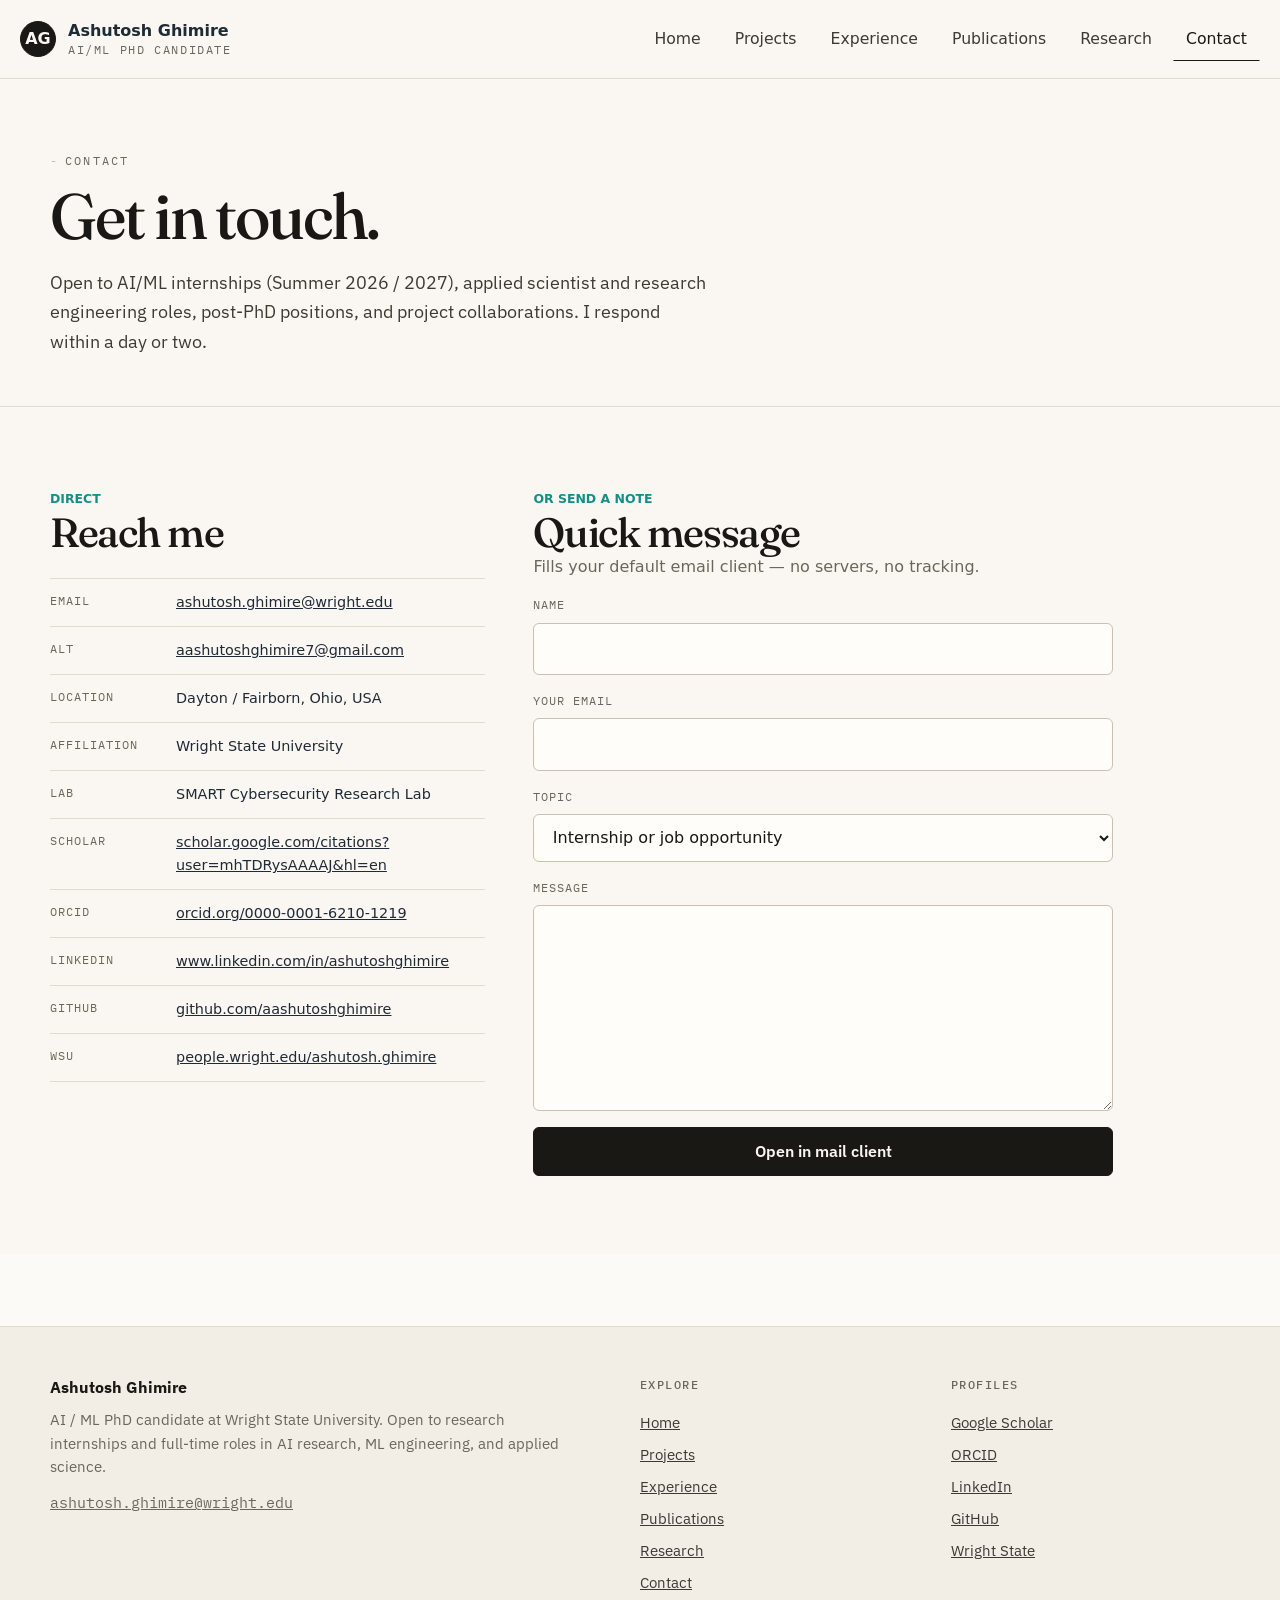
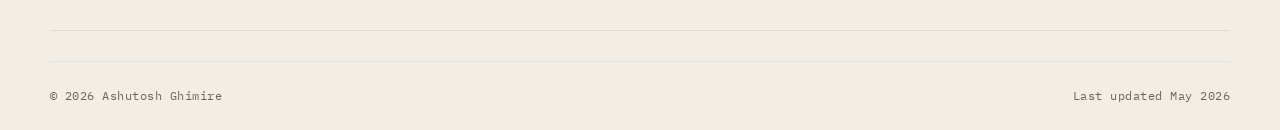
==== commit 405bd2d4: "some content is now written directly into the HTML pages so it remains visible to ATS/checker tools" ====
--- a/contact.html
+++ b/contact.html
@@ -1,133 +1,132 @@
 <!doctype html>
 <html lang="en">
-<head>
-  <meta charset="utf-8">
-  <meta name="viewport" content="width=device-width, initial-scale=1">
-  <title>Contact · Ashutosh Ghimire</title>
-  <meta name="description" content="Contact Ashutosh Ghimire for AI/ML internships, research engineering roles, post-PhD positions, and project or paper collaborations.">
-  <meta name="author" content="Ashutosh Ghimire">
-  <meta name="keywords" content="Ashutosh Ghimire, AI ML PhD, machine learning engineer, applied scientist intern, trustworthy AI, hardware security, adversarial machine learning, LLM systems, Wright State University, Python, PyTorch">
-  <meta property="og:title" content="Contact · Ashutosh Ghimire">
-  <meta property="og:description" content="Contact Ashutosh Ghimire for AI/ML internships, research engineering roles, post-PhD positions, and project or paper collaborations.">
-  <meta property="og:type" content="website">
-  <meta property="og:image" content="assets/images/hero-research.png">
-  <meta name="twitter:card" content="summary_large_image">
-  <meta name="twitter:title" content="Contact · Ashutosh Ghimire">
-  <meta name="twitter:description" content="Contact Ashutosh Ghimire for AI/ML internships, research engineering roles, post-PhD positions, and project or paper collaborations.">
-  <link rel="icon" href="assets/favicon.svg" type="image/svg+xml">
-  <link rel="alternate icon" href="assets/images/favicon.svg">
-  <link rel="preconnect" href="https://fonts.googleapis.com">
-  <link rel="preconnect" href="https://fonts.gstatic.com" crossorigin>
-  <link rel="stylesheet" href="https://fonts.googleapis.com/css2?family=Fraunces:opsz,wght@9..144,400;9..144,500;9..144,600&family=IBM+Plex+Sans:wght@400;500;600&family=IBM+Plex+Mono:wght@400;500&display=swap">
-  <link rel="stylesheet" href="assets/css/styles.css">
-  <script defer src="assets/js/main.js"></script>
-</head>
-<body>
-  <a class="skip-link" href="#main">Skip to content</a>
-  <header class="site-header">
-    <nav class="nav" aria-label="Main navigation">
-      <a class="brand" href="index.html" aria-label="Ashutosh Ghimire — home">
-        <span class="brand-mark" aria-hidden="true">AG</span>
-        <span class="brand-meta">
-          <strong>Ashutosh Ghimire</strong>
-          <small>AI / ML PhD Candidate</small>
-        </span>
-      </a>
-      <button class="nav-toggle" type="button" aria-expanded="false" aria-controls="primary-menu">
-        <span aria-hidden="true">≡</span> Menu
-      </button>
-      <ul class="nav-list" id="primary-menu">
-        <li><a href="index.html">Home</a></li>
-<li><a href="projects.html">Projects</a></li>
-<li><a href="experience.html">Experience</a></li>
-<li><a href="publications.html">Publications</a></li>
-<li><a href="research.html">Research</a></li>
-<li><a href="contact.html" class="is-active" aria-current="page">Contact</a></li>
-      </ul>
-    </nav>
-  </header>
-  <main id="main">
-    <section class="page-head">
-      <div class="container">
-        <span class="eyebrow">Contact</span>
-        <h1>Get in touch.</h1>
-        <p class="lead">Open to AI/ML internships (Summer 2026 / 2027), applied scientist and research engineering roles, post-PhD positions, and project collaborations. I respond within a day or two.</p>
-      </div>
-    </section>
+  <head>
+    <meta charset="utf-8">
+    <meta name="viewport" content="width=device-width, initial-scale=1">
+    <title>Contact | Ashutosh Ghimire</title>
+    <meta name="description" content="Contact Ashutosh Ghimire for AI/ML internships, research engineering roles, post-PhD positions, project questions, and CV requests.">
+    <meta name="author" content="Ashutosh Ghimire">
+    <meta name="keywords" content="Ashutosh Ghimire, AI ML PhD, machine learning engineer, applied scientist intern, trustworthy AI, hardware security, adversarial machine learning, LLM systems, Python, PyTorch, Wright State University">
+    <meta property="og:title" content="Contact | Ashutosh Ghimire">
+    <meta property="og:description" content="Contact Ashutosh Ghimire for AI/ML internships, research engineering roles, post-PhD positions, project questions, and CV requests.">
+    <meta property="og:type" content="website">
+    <meta property="og:image" content="assets/images/clinical-ai.png">
+    <meta name="twitter:card" content="summary_large_image">
+    <meta name="twitter:title" content="Contact | Ashutosh Ghimire">
+    <meta name="twitter:description" content="Contact Ashutosh Ghimire for AI/ML internships, research engineering roles, post-PhD positions, project questions, and CV requests.">
+    <link rel="icon" href="assets/images/favicon.svg" type="image/svg+xml">
+    <link rel="stylesheet" href="assets/css/styles.css?v=5">
+    <script defer src="assets/js/app.js?v=5"></script>
+  </head>
+  <body data-page="contact">
+    <a class="skip-link" href="#main">Skip to content</a>
+    <header class="site-header" data-header>
+      <nav class="nav-shell" aria-label="Main navigation">
+        <a class="brand" href="index.html" aria-label="Ashutosh Ghimire home">
+          <span class="brand-mark">AG</span>
+          <span>
+            <strong>Ashutosh Ghimire</strong>
+            <small>AI/ML PhD Candidate</small>
+          </span>
+        </a>
+        <button class="nav-toggle" type="button" data-nav-toggle aria-expanded="false" aria-controls="site-menu">Menu</button>
+        <div class="nav-menu" id="site-menu" data-nav-menu>
+          <a href="index.html">Home</a>
+          <a href="projects.html">Projects</a>
+          <a href="experience.html">Experience</a>
+          <a href="publications.html">Publications</a>
+          <a href="research.html">Research</a>
+          <a href="contact.html" class="is-active" aria-current="page">Contact</a>
+        </div>
+      </nav>
+    </header>
 
-    <section class="section">
-      <div class="container">
-        <div class="about-grid">
-          <div>
-            <span class="eyebrow">Direct</span>
-            <h2 style="font-size:1.5rem;">Reach me</h2>
-            <ul class="kv-list">
-              <li><span class="key">Email</span><span><a href="mailto:ashutosh.ghimire@wright.edu">ashutosh.ghimire@wright.edu</a></span></li>
-              <li><span class="key">Alt</span><span><a href="mailto:aashutoshghimire7@gmail.com">aashutoshghimire7@gmail.com</a></span></li>
-              <li><span class="key">Location</span><span>Dayton / Fairborn, Ohio, USA</span></li>
-              <li><span class="key">Affiliation</span><span>Wright State University</span></li>
-              <li><span class="key">Lab</span><span>SMART Cybersecurity Research Lab</span></li>
-              <li><span class="key">Scholar</span><span><a href="https://scholar.google.com/citations?user=mhTDRysAAAAJ&amp;hl=en" target="_blank" rel="noopener">scholar.google.com/citations?user=mhTDRysAAAAJ&amp;hl=en</a></span></li><li><span class="key">ORCID</span><span><a href="https://orcid.org/0000-0001-6210-1219" target="_blank" rel="noopener">orcid.org/0000-0001-6210-1219</a></span></li><li><span class="key">LinkedIn</span><span><a href="https://www.linkedin.com/in/ashutoshghimire" target="_blank" rel="noopener">www.linkedin.com/in/ashutoshghimire</a></span></li><li><span class="key">GitHub</span><span><a href="https://github.com/aashutoshghimire" target="_blank" rel="noopener">github.com/aashutoshghimire</a></span></li><li><span class="key">WSU</span><span><a href="https://people.wright.edu/ashutosh.ghimire" target="_blank" rel="noopener">people.wright.edu/ashutosh.ghimire</a></span></li>
-            </ul>
-          </div>
+    <main id="main">
+      <section class="page-head">
+        <div class="container">
+          <span class="eyebrow">Contact</span>
+          <h1>Get in touch.</h1>
+          <p class="lead">Open to AI/ML internships (Summer 2026 / 2027), applied scientist and research engineering roles, post-PhD positions, and project collaborations. I respond within a day or two.</p>
+        </div>
+      </section>
 
-          <div>
-            <span class="eyebrow">Or send a note</span>
-            <h2 style="font-size:1.5rem;">Quick message</h2>
-            <p style="color:var(--ink-muted);font-size:0.92rem;">Fills your default email client — no servers, no tracking.</p>
+      <section class="section contact-page">
+        <div class="container">
+          <div class="about-grid contact-simple-grid">
+            <div>
+              <span class="eyebrow">Direct</span>
+              <h2>Reach me</h2>
+              <ul class="kv-list">
+                <li><span class="key">Email</span><a href="mailto:ashutosh.ghimire@wright.edu">ashutosh.ghimire@wright.edu</a></li>
+                <li><span class="key">Alt</span><a href="mailto:aashutoshghimire7@gmail.com">aashutoshghimire7@gmail.com</a></li>
+                <li><span class="key">Location</span><span>Dayton / Fairborn, Ohio, USA</span></li>
+                <li><span class="key">Affiliation</span><span>Wright State University</span></li>
+                <li><span class="key">Lab</span><span>SMART Cybersecurity Research Lab</span></li>
+                <li><span class="key">Scholar</span><a href="https://scholar.google.com/citations?user=mhTDRysAAAAJ&amp;hl=en" target="_blank" rel="noreferrer">scholar.google.com/citations?user=mhTDRysAAAAJ&amp;hl=en</a></li>
+                <li><span class="key">ORCID</span><a href="https://orcid.org/0000-0001-6210-1219" target="_blank" rel="noreferrer">orcid.org/0000-0001-6210-1219</a></li>
+                <li><span class="key">LinkedIn</span><a href="https://www.linkedin.com/in/ashutoshghimire" target="_blank" rel="noreferrer">www.linkedin.com/in/ashutoshghimire</a></li>
+                <li><span class="key">GitHub</span><a href="https://github.com/aashutoshghimire" target="_blank" rel="noreferrer">github.com/aashutoshghimire</a></li>
+                <li><span class="key">WSU</span><a href="https://people.wright.edu/ashutosh.ghimire" target="_blank" rel="noreferrer">people.wright.edu/ashutosh.ghimire</a></li>
+              </ul>
+            </div>
+
             <form id="contact-form" class="form" data-recipient="ashutosh.ghimire@wright.edu">
-              <div class="field">
-                <label for="name">Name</label>
-                <input id="name" name="name" type="text" required>
+              <div>
+                <span class="eyebrow">Or send a note</span>
+                <h2>Quick message</h2>
+                <p>Fills your default email client — no servers, no tracking.</p>
               </div>
-              <div class="field">
-                <label for="email">Your email</label>
-                <input id="email" name="email" type="email" required>
-              </div>
-              <div class="field">
-                <label for="topic">Topic</label>
-                <select id="topic" name="topic">
+              <label class="field">
+                <span>Name</span>
+                <input type="text" name="name" autocomplete="name">
+              </label>
+              <label class="field">
+                <span>Your email</span>
+                <input type="email" name="email" autocomplete="email">
+              </label>
+              <label class="field">
+                <span>Topic</span>
+                <select name="topic">
                   <option>Internship or job opportunity</option>
                   <option>Research collaboration</option>
                   <option>Project or paper question</option>
                   <option>Speaking / review request</option>
                   <option>Other</option>
                 </select>
-              </div>
-              <div class="field">
-                <label for="message">Message</label>
-                <textarea id="message" name="message" required></textarea>
-              </div>
-              <button type="submit" class="btn btn-primary">Open in mail client</button>
+              </label>
+              <label class="field">
+                <span>Message</span>
+                <textarea name="message" rows="7"></textarea>
+              </label>
+              <button class="btn btn-primary" type="submit">Open in mail client</button>
             </form>
           </div>
         </div>
-      </div>
-    </section>
-  </main>
-  <footer class="site-footer">
-    <div class="container">
-      <div class="footer-grid">
-        <div>
-          <strong>Ashutosh Ghimire</strong>
-          <p style="margin-top:0.5rem;color:var(--ink-muted);font-size:0.92rem;">AI / ML PhD candidate at Wright State University. Open to research internships and full-time roles in AI research, ML engineering, and applied science.</p>
-          <p style="font-family:var(--mono);font-size:0.82rem;color:var(--ink-muted);margin-top:0.75rem;"><a href="mailto:ashutosh.ghimire@wright.edu">ashutosh.ghimire@wright.edu</a></p>
+      </section>
+    </main>
+
+    <footer class="site-footer">
+      <div class="container">
+        <div class="footer-grid">
+          <div>
+            <strong>Ashutosh Ghimire</strong>
+            <p>AI / ML PhD candidate at Wright State University. Open to research internships and full-time roles in AI research, ML engineering, and applied science.</p>
+            <p class="footer-email"><a href="mailto:ashutosh.ghimire@wright.edu">ashutosh.ghimire@wright.edu</a></p>
+          </div>
+          <div>
+            <h4>Explore</h4>
+            <ul><li><a href="index.html">Home</a></li><li><a href="projects.html">Projects</a></li><li><a href="experience.html">Experience</a></li><li><a href="publications.html">Publications</a></li><li><a href="research.html">Research</a></li><li><a href="contact.html">Contact</a></li></ul>
+          </div>
+          <div>
+            <h4>Profiles</h4>
+            <ul><li><a href="https://scholar.google.com/citations?user=mhTDRysAAAAJ&amp;hl=en" target="_blank" rel="noreferrer">Google Scholar</a></li><li><a href="https://orcid.org/0000-0001-6210-1219" target="_blank" rel="noreferrer">ORCID</a></li><li><a href="https://www.linkedin.com/in/ashutoshghimire" target="_blank" rel="noreferrer">LinkedIn</a></li><li><a href="https://github.com/aashutoshghimire" target="_blank" rel="noreferrer">GitHub</a></li><li><a href="https://people.wright.edu/ashutosh.ghimire" target="_blank" rel="noreferrer">Wright State</a></li></ul>
+          </div>
         </div>
-        <div>
-          <h4>Explore</h4>
-          <ul><li><a href="index.html">Home</a></li><li><a href="projects.html">Projects</a></li><li><a href="experience.html">Experience</a></li><li><a href="publications.html">Publications</a></li><li><a href="research.html">Research</a></li><li><a href="contact.html">Contact</a></li></ul>
-        </div>
-        <div>
-          <h4>Profiles</h4>
-          <ul><li><a href="https://scholar.google.com/citations?user=mhTDRysAAAAJ&amp;hl=en" target="_blank" rel="noopener">Google Scholar</a></li><li><a href="https://orcid.org/0000-0001-6210-1219" target="_blank" rel="noopener">ORCID</a></li><li><a href="https://www.linkedin.com/in/ashutoshghimire" target="_blank" rel="noopener">LinkedIn</a></li><li><a href="https://github.com/aashutoshghimire" target="_blank" rel="noopener">GitHub</a></li><li><a href="https://people.wright.edu/ashutosh.ghimire" target="_blank" rel="noopener">Wright State</a></li></ul>
+        <div class="footer-bottom">
+          <span>&copy; <span data-year></span> Ashutosh Ghimire</span>
+          <span>Last updated May 2026</span>
         </div>
       </div>
-      <div class="footer-bottom">
-        <span>© <span id="year">2026</span> Ashutosh Ghimire</span>
-        <span>Last updated May 2026</span>
-      </div>
-    </div>
-  </footer>
-  <script>document.getElementById('year').textContent = new Date().getFullYear();</script>
-</body>
+    </footer>
+  </body>
 </html>
--- a/assets/css/styles.css
+++ b/assets/css/styles.css
@@ -1,36 +1,1682 @@
-/* =========================================================
-   Ashutosh Ghimire — Portfolio Stylesheet
-   Refined academic/engineering aesthetic
-   ========================================================= */
-
-/* ---------- Tokens ---------- */
+@import url("https://fonts.googleapis.com/css2?family=Fraunces:opsz,wght@9..144,400;9..144,500;9..144,600&family=IBM+Plex+Sans:wght@400;500;600&family=IBM+Plex+Mono:wght@400;500&display=swap");
+
 :root {
-  --bg: #faf7f2;
-  --bg-elev: #f3eee5;
-  --bg-card: #fffdf9;
-  --ink: #1a1814;
-  --ink-soft: #3d3a33;
-  --ink-muted: #6b665c;
-  --rule: #e2dccf;
-  --rule-strong: #c9c1ae;
-  --accent: #1e3a5f;        /* ink blue */
-  --accent-hover: #2c5a91;
-  --accent-soft: #e8eef5;
-  --highlight: #c2410c;     /* burnt sienna for sparingly-used emphasis */
-  --shadow-sm: 0 1px 2px rgba(26, 24, 20, 0.04), 0 0 0 1px rgba(26, 24, 20, 0.04);
-  --shadow-md: 0 4px 16px rgba(26, 24, 20, 0.06), 0 0 0 1px rgba(26, 24, 20, 0.04);
-
-  --display: 'Fraunces', 'Times New Roman', serif;
-  --body: 'IBM Plex Sans', -apple-system, BlinkMacSystemFont, sans-serif;
-  --mono: 'IBM Plex Mono', 'Menlo', monospace;
-
-  --max-width: 1180px;
-  --content-width: 760px;
-  --radius-sm: 6px;
-  --radius-md: 10px;
-  --radius-lg: 14px;
-
-  --space-1: 0.25rem;
+  color-scheme: light;
+  --bg: #f8fafc;
+  --surface: #ffffff;
+  --surface-2: #eef6f5;
+  --text: #18202c;
+  --muted: #5e6b7c;
+  --line: #d9e2ea;
+  --line-strong: #b9c8d4;
+  --accent: #087f8c;
+  --accent-2: #7b5cc9;
+  --accent-3: #1f9d63;
+  --accent-dark: #075d67;
+  --shadow: 0 18px 50px rgba(20, 35, 55, 0.12);
+  --radius: 8px;
+  --container: 1180px;
+}
+
+:root[data-theme="dark"] {
+  color-scheme: dark;
+  --bg: #101318;
+  --surface: #171d24;
+  --surface-2: #172321;
+  --text: #eef4f6;
+  --muted: #a7b3bf;
+  --line: #2a3542;
+  --line-strong: #3a4b5e;
+  --accent: #38c7d7;
+  --accent-2: #b39aff;
+  --accent-3: #5de09d;
+  --accent-dark: #98ecf4;
+  --shadow: 0 20px 60px rgba(0, 0, 0, 0.35);
+}
+
+* {
+  box-sizing: border-box;
+}
+
+html {
+  scroll-behavior: smooth;
+}
+
+body {
+  margin: 0;
+  min-width: 320px;
+  font-family: Inter, ui-sans-serif, system-ui, -apple-system, BlinkMacSystemFont, "Segoe UI", Arial, sans-serif;
+  background: var(--bg);
+  color: var(--text);
+  line-height: 1.6;
+}
+
+body.menu-open {
+  overflow: hidden;
+}
+
+img {
+  max-width: 100%;
+  display: block;
+}
+
+a {
+  color: inherit;
+}
+
+button,
+input,
+select,
+textarea {
+  font: inherit;
+}
+
+.container {
+  width: min(100% - 36px, var(--container));
+  margin-inline: auto;
+}
+
+.skip-link {
+  position: fixed;
+  left: 16px;
+  top: 16px;
+  z-index: 1000;
+  padding: 10px 14px;
+  background: var(--surface);
+  color: var(--text);
+  border: 1px solid var(--line);
+  transform: translateY(-140%);
+  transition: transform 160ms ease;
+}
+
+.skip-link:focus {
+  transform: translateY(0);
+}
+
+.site-header {
+  position: sticky;
+  top: 0;
+  z-index: 100;
+  border-bottom: 1px solid color-mix(in srgb, var(--line) 70%, transparent);
+  background: color-mix(in srgb, var(--bg) 86%, transparent);
+  backdrop-filter: blur(18px);
+}
+
+.nav-shell {
+  width: min(100% - 32px, 1240px);
+  min-height: 72px;
+  margin-inline: auto;
+  display: flex;
+  align-items: center;
+  justify-content: space-between;
+  gap: 18px;
+}
+
+.brand {
+  display: inline-flex;
+  align-items: center;
+  gap: 12px;
+  color: var(--text);
+  text-decoration: none;
+}
+
+.brand-mark {
+  width: 42px;
+  height: 42px;
+  display: grid;
+  place-items: center;
+  border: 1px solid var(--line-strong);
+  border-radius: var(--radius);
+  background: linear-gradient(135deg, var(--accent), var(--accent-2));
+  color: #ffffff;
+  font-weight: 800;
+}
+
+.brand strong,
+.brand small {
+  display: block;
+  line-height: 1.15;
+}
+
+.brand small {
+  margin-top: 2px;
+  color: var(--muted);
+  font-size: 0.78rem;
+}
+
+.nav-menu {
+  display: flex;
+  align-items: center;
+  gap: 8px;
+}
+
+.nav-menu a,
+.theme-toggle,
+.nav-toggle {
+  min-height: 40px;
+  display: inline-flex;
+  align-items: center;
+  justify-content: center;
+  padding: 8px 12px;
+  border: 1px solid transparent;
+  border-radius: var(--radius);
+  color: var(--muted);
+  background: transparent;
+  text-decoration: none;
+  cursor: pointer;
+}
+
+.nav-menu a:hover,
+.nav-menu a:focus-visible,
+.nav-menu a.is-active,
+.theme-toggle:hover,
+.theme-toggle:focus-visible,
+.nav-toggle:hover,
+.nav-toggle:focus-visible {
+  color: var(--text);
+  border-color: var(--line);
+  background: var(--surface);
+}
+
+.theme-toggle {
+  border-color: var(--line);
+  color: var(--text);
+}
+
+.nav-toggle {
+  display: none;
+}
+
+.hero {
+  position: relative;
+  min-height: min(780px, calc(100vh - 30px));
+  overflow: hidden;
+  isolation: isolate;
+  display: grid;
+  align-items: center;
+}
+
+.home-hero {
+  margin-top: -1px;
+}
+
+.hero-bg,
+.page-hero::before {
+  position: absolute;
+  inset: 0;
+  background-size: cover;
+  background-position: center;
+  z-index: -2;
+}
+
+.home-hero .hero-bg {
+  background-image: url("../images/hero-research.png");
+}
+
+.hero-overlay {
+  position: absolute;
+  inset: 0;
+  background:
+    linear-gradient(90deg, rgba(5, 13, 22, 0.88), rgba(5, 13, 22, 0.5) 54%, rgba(5, 13, 22, 0.28)),
+    linear-gradient(0deg, rgba(5, 13, 22, 0.45), rgba(5, 13, 22, 0.1));
+  z-index: -1;
+}
+
+.hero-content {
+  max-width: 850px;
+  padding: 90px 0 110px;
+  color: #ffffff;
+}
+
+.eyebrow {
+  margin: 0 0 12px;
+  color: var(--accent);
+  font-size: 0.78rem;
+  font-weight: 800;
+  letter-spacing: 0;
+  text-transform: uppercase;
+}
+
+.hero .eyebrow,
+.page-hero .eyebrow {
+  color: #8be8ef;
+}
+
+h1,
+h2,
+h3,
+p {
+  overflow-wrap: anywhere;
+}
+
+h1,
+h2,
+h3 {
+  margin: 0;
+  line-height: 1.08;
+}
+
+h1 {
+  font-size: clamp(2.6rem, 7vw, 5.7rem);
+  max-width: 920px;
+}
+
+h2 {
+  font-size: clamp(2rem, 4vw, 3.1rem);
+}
+
+h3 {
+  font-size: 1.15rem;
+}
+
+.hero-copy,
+.page-hero p,
+.section-intro p,
+.about-band p {
+  color: color-mix(in srgb, currentColor 78%, transparent);
+  font-size: 1.08rem;
+  max-width: 760px;
+}
+
+.hero-copy {
+  margin: 24px 0 0;
+  color: rgba(255, 255, 255, 0.84);
+}
+
+.hero-actions,
+.hero-links {
+  display: flex;
+  flex-wrap: wrap;
+  gap: 12px;
+}
+
+.hero-actions {
+  margin-top: 34px;
+}
+
+.hero-links {
+  margin-top: 22px;
+}
+
+.button,
+.social-link,
+.text-link {
+  display: inline-flex;
+  align-items: center;
+  justify-content: center;
+  min-height: 44px;
+  padding: 10px 16px;
+  border: 1px solid var(--line);
+  border-radius: var(--radius);
+  text-decoration: none;
+  font-weight: 750;
+  transition: transform 160ms ease, border-color 160ms ease, background 160ms ease, color 160ms ease;
+}
+
+.button:hover,
+.button:focus-visible,
+.social-link:hover,
+.social-link:focus-visible,
+.text-link:hover,
+.text-link:focus-visible {
+  transform: translateY(-1px);
+}
+
+.button-primary {
+  border-color: var(--accent);
+  background: var(--accent);
+  color: #ffffff;
+}
+
+.button-secondary {
+  border-color: rgba(255, 255, 255, 0.4);
+  background: rgba(255, 255, 255, 0.12);
+  color: #ffffff;
+}
+
+.button-ghost {
+  background: rgba(255, 255, 255, 0.08);
+  color: #ffffff;
+  border-color: rgba(255, 255, 255, 0.26);
+}
+
+.button-compact {
+  min-height: 40px;
+  padding: 8px 12px;
+  color: var(--text);
+  background: var(--surface);
+}
+
+.social-link {
+  min-height: 38px;
+  padding: 8px 12px;
+  color: #ffffff;
+  border-color: rgba(255, 255, 255, 0.24);
+  background: rgba(255, 255, 255, 0.06);
+  font-size: 0.92rem;
+}
+
+.text-link {
+  width: fit-content;
+  min-height: auto;
+  padding: 0;
+  border: 0;
+  color: var(--accent-dark);
+  background: transparent;
+}
+
+.section {
+  padding: 92px 0;
+}
+
+.section-tight {
+  padding: 38px 0;
+}
+
+.section-muted {
+  background: color-mix(in srgb, var(--surface-2) 70%, var(--bg));
+  border-block: 1px solid var(--line);
+}
+
+.section-grid {
+  display: grid;
+  grid-template-columns: minmax(260px, 0.72fr) 1.28fr;
+  gap: 54px;
+  align-items: start;
+}
+
+.section-intro {
+  position: sticky;
+  top: 104px;
+}
+
+.section-intro p {
+  color: var(--muted);
+}
+
+.section-heading {
+  display: flex;
+  align-items: end;
+  justify-content: space-between;
+  gap: 20px;
+  margin-bottom: 30px;
+}
+
+.section-heading-stack {
+  align-items: start;
+}
+
+.stat-grid {
+  display: grid;
+  grid-template-columns: repeat(4, minmax(0, 1fr));
+  gap: 14px;
+}
+
+.stat-card,
+.theme-card,
+.project-card,
+.publication-card,
+.timeline-item,
+.education-card,
+.skill-card,
+.award-card,
+.contact-panel,
+.contact-form {
+  border: 1px solid var(--line);
+  border-radius: var(--radius);
+  background: var(--surface);
+  box-shadow: var(--shadow);
+}
+
+.stat-card {
+  min-height: 116px;
+  padding: 18px;
+}
+
+.stat-card strong {
+  display: block;
+  font-size: 1.8rem;
+  line-height: 1;
+}
+
+.stat-card span {
+  display: block;
+  margin-top: 10px;
+  color: var(--muted);
+  font-size: 0.92rem;
+}
+
+.theme-preview-grid,
+.theme-grid {
+  display: grid;
+  grid-template-columns: repeat(2, minmax(0, 1fr));
+  gap: 18px;
+}
+
+.theme-grid {
+  grid-template-columns: repeat(3, minmax(0, 1fr));
+}
+
+.theme-card {
+  padding: 22px;
+  min-height: 250px;
+  display: flex;
+  flex-direction: column;
+  gap: 14px;
+}
+
+.theme-card img {
+  width: 100%;
+  aspect-ratio: 16 / 8;
+  object-fit: cover;
+  border-radius: 6px;
+  border: 1px solid var(--line);
+}
+
+.theme-card p,
+.project-card p,
+.publication-card p,
+.timeline-item p,
+.education-card p,
+.skill-card p,
+.award-card p,
+.contact-panel p {
+  color: var(--muted);
+  margin: 0;
+}
+
+.tag-row {
+  display: flex;
+  flex-wrap: wrap;
+  gap: 8px;
+  margin-top: auto;
+}
+
+.tag {
+  display: inline-flex;
+  align-items: center;
+  min-height: 28px;
+  padding: 4px 9px;
+  border-radius: 999px;
+  border: 1px solid color-mix(in srgb, var(--accent) 36%, var(--line));
+  background: color-mix(in srgb, var(--accent) 10%, transparent);
+  color: color-mix(in srgb, var(--accent-dark) 84%, var(--text));
+  font-size: 0.78rem;
+  font-weight: 750;
+}
+
+.project-grid {
+  display: grid;
+  grid-template-columns: repeat(3, minmax(0, 1fr));
+  gap: 18px;
+}
+
+.project-grid-featured {
+  grid-template-columns: repeat(3, minmax(0, 1fr));
+}
+
+.project-card {
+  overflow: hidden;
+  display: flex;
+  flex-direction: column;
+  min-height: 100%;
+}
+
+.project-card img {
+  width: 100%;
+  aspect-ratio: 16 / 9;
+  object-fit: cover;
+  border-bottom: 1px solid var(--line);
+}
+
+.project-card-body {
+  padding: 20px;
+  display: flex;
+  flex: 1;
+  flex-direction: column;
+  gap: 13px;
+}
+
+.project-meta,
+.publication-meta,
+.timeline-meta {
+  display: flex;
+  flex-wrap: wrap;
+  gap: 8px;
+  color: var(--muted);
+  font-size: 0.84rem;
+  font-weight: 700;
+}
+
+.project-links,
+.publication-links {
+  display: flex;
+  flex-wrap: wrap;
+  gap: 10px;
+  margin-top: auto;
+}
+
+.mini-link {
+  color: var(--accent-dark);
+  font-weight: 800;
+  text-decoration: none;
+}
+
+.mini-link:hover,
+.mini-link:focus-visible {
+  text-decoration: underline;
+}
+
+.filter-row {
+  display: flex;
+  flex-wrap: wrap;
+  gap: 8px;
+}
+
+.filter-button {
+  min-height: 38px;
+  padding: 7px 12px;
+  border: 1px solid var(--line);
+  border-radius: 999px;
+  background: var(--surface);
+  color: var(--muted);
+  font-weight: 750;
+  cursor: pointer;
+}
+
+.filter-button.is-active,
+.filter-button:hover,
+.filter-button:focus-visible {
+  border-color: var(--accent);
+  color: var(--accent-dark);
+}
+
+.page-hero {
+  position: relative;
+  min-height: 420px;
+  overflow: hidden;
+  display: grid;
+  align-items: end;
+  color: #ffffff;
+  isolation: isolate;
+}
+
+.page-hero::before {
+  content: "";
+  background-image: url("../images/hero-research.png");
+}
+
+.research-hero::before {
+  background-image: url("../images/hardware-security.png");
+}
+
+.publications-hero::before {
+  background-image: url("../images/hdc-anomaly.png");
+}
+
+.experience-hero::before {
+  background-image: url("../images/llm-iot.png");
+}
+
+.contact-hero::before {
+  background-image: url("../images/clinical-ai.png");
+}
+
+.page-hero::after {
+  content: "";
+  position: absolute;
+  inset: 0;
+  z-index: -1;
+  background: linear-gradient(90deg, rgba(5, 13, 22, 0.88), rgba(5, 13, 22, 0.46)), linear-gradient(0deg, rgba(5, 13, 22, 0.68), transparent);
+}
+
+.page-hero-content {
+  padding: 112px 0 70px;
+}
+
+.page-hero h1 {
+  font-size: clamp(2.2rem, 6vw, 4.6rem);
+}
+
+.page-hero p {
+  margin: 20px 0 0;
+  color: rgba(255, 255, 255, 0.82);
+}
+
+.publication-controls {
+  display: grid;
+  gap: 14px;
+  justify-items: end;
+}
+
+.search-box input {
+  width: min(100%, 420px);
+  min-height: 42px;
+  padding: 9px 13px;
+  border: 1px solid var(--line);
+  border-radius: var(--radius);
+  color: var(--text);
+  background: var(--surface);
+}
+
+.publication-list {
+  display: grid;
+  gap: 14px;
+}
+
+.publication-card {
+  padding: 20px;
+  display: grid;
+  grid-template-columns: 1fr auto;
+  gap: 24px;
+  align-items: start;
+}
+
+.publication-card h3 {
+  margin-bottom: 8px;
+}
+
+.publication-card .tag-row {
+  margin-top: 14px;
+}
+
+.publication-badge {
+  display: inline-flex;
+  align-items: center;
+  min-height: 28px;
+  padding: 4px 9px;
+  border-radius: 999px;
+  background: color-mix(in srgb, var(--accent-2) 18%, transparent);
+  color: var(--accent-2);
+  font-size: 0.78rem;
+  font-weight: 850;
+}
+
+.two-column {
+  display: grid;
+  grid-template-columns: minmax(240px, 0.42fr) 1fr;
+  gap: 54px;
+}
+
+.timeline {
+  position: relative;
+  display: grid;
+  gap: 18px;
+}
+
+.timeline-item {
+  padding: 22px;
+}
+
+.timeline-item ul {
+  margin: 14px 0 0;
+  padding-left: 18px;
+  color: var(--muted);
+}
+
+.education-grid,
+.skills-grid,
+.award-grid {
+  display: grid;
+  gap: 16px;
+}
+
+.education-card,
+.skill-card,
+.award-card {
+  padding: 20px;
+}
+
+.skills-grid {
+  grid-template-columns: repeat(3, minmax(0, 1fr));
+}
+
+.skill-card .tag-row {
+  margin-top: 14px;
+}
+
+.award-grid {
+  grid-template-columns: repeat(3, minmax(0, 1fr));
+}
+
+.about-band {
+  display: grid;
+  grid-template-columns: 1fr 180px;
+  gap: 36px;
+  align-items: center;
+}
+
+.profile-photo {
+  width: 160px;
+  height: 160px;
+  object-fit: cover;
+  border-radius: 50%;
+  border: 4px solid var(--surface);
+  box-shadow: var(--shadow);
+}
+
+.profile-photo-large {
+  width: 180px;
+  height: 180px;
+}
+
+.contact-layout {
+  display: grid;
+  grid-template-columns: minmax(260px, 0.4fr) 1fr;
+  gap: 24px;
+  align-items: start;
+}
+
+.contact-panel,
+.contact-form {
+  padding: 24px;
+}
+
+.contact-links {
+  display: grid;
+  gap: 10px;
+  margin-top: 22px;
+}
+
+.contact-link {
+  display: flex;
+  justify-content: space-between;
+  gap: 14px;
+  padding: 12px;
+  border: 1px solid var(--line);
+  border-radius: var(--radius);
+  color: var(--text);
+  text-decoration: none;
+}
+
+.contact-link span {
+  color: var(--muted);
+}
+
+.contact-form {
+  display: grid;
+  gap: 18px;
+}
+
+.contact-form label {
+  display: grid;
+  gap: 7px;
+  color: var(--muted);
+  font-weight: 750;
+}
+
+.contact-form input,
+.contact-form select,
+.contact-form textarea {
+  width: 100%;
+  min-height: 44px;
+  padding: 10px 12px;
+  border: 1px solid var(--line);
+  border-radius: var(--radius);
+  background: var(--bg);
+  color: var(--text);
+}
+
+.contact-form textarea {
+  resize: vertical;
+}
+
+.site-footer {
+  padding: 46px 0 28px;
+  border-top: 1px solid var(--line);
+  background: var(--surface);
+}
+
+.footer-grid,
+.footer-bottom {
+  display: flex;
+  justify-content: space-between;
+  gap: 24px;
+}
+
+.footer-grid {
+  align-items: start;
+}
+
+.footer-grid p {
+  max-width: 600px;
+  margin: 8px 0 0;
+  color: var(--muted);
+}
+
+.footer-links {
+  display: flex;
+  flex-wrap: wrap;
+  justify-content: end;
+  gap: 12px;
+}
+
+.footer-links a {
+  color: var(--muted);
+  text-decoration: none;
+  font-weight: 750;
+}
+
+.footer-links a:hover,
+.footer-links a:focus-visible {
+  color: var(--accent-dark);
+}
+
+.footer-bottom {
+  margin-top: 30px;
+  padding-top: 18px;
+  border-top: 1px solid var(--line);
+  color: var(--muted);
+  font-size: 0.9rem;
+}
+
+.sr-only {
+  position: absolute;
+  width: 1px;
+  height: 1px;
+  padding: 0;
+  margin: -1px;
+  overflow: hidden;
+  clip: rect(0, 0, 0, 0);
+  white-space: nowrap;
+  border: 0;
+}
+
+@media (max-width: 980px) {
+  .nav-toggle {
+    display: inline-flex;
+  }
+
+  .nav-menu {
+    position: fixed;
+    inset: 72px 0 auto 0;
+    display: none;
+    flex-direction: column;
+    align-items: stretch;
+    gap: 4px;
+    padding: 18px;
+    border-bottom: 1px solid var(--line);
+    background: var(--surface);
+    box-shadow: var(--shadow);
+  }
+
+  body.menu-open .nav-menu {
+    display: flex;
+  }
+
+  .nav-menu a,
+  .theme-toggle {
+    justify-content: flex-start;
+  }
+
+  .hero {
+    min-height: 720px;
+  }
+
+  .hero-content {
+    padding-top: 74px;
+  }
+
+  .section-grid,
+  .two-column,
+  .contact-layout,
+  .about-band {
+    grid-template-columns: 1fr;
+  }
+
+  .section-intro {
+    position: static;
+  }
+
+  .theme-grid,
+  .project-grid,
+  .project-grid-featured,
+  .skills-grid,
+  .award-grid {
+    grid-template-columns: repeat(2, minmax(0, 1fr));
+  }
+
+  .stat-grid {
+    grid-template-columns: repeat(2, minmax(0, 1fr));
+  }
+
+  .publication-controls {
+    justify-items: start;
+  }
+}
+
+@media (max-width: 680px) {
+  .container {
+    width: min(100% - 28px, var(--container));
+  }
+
+  .brand small {
+    display: none;
+  }
+
+  .hero {
+    min-height: 760px;
+  }
+
+  .hero-content,
+  .page-hero-content {
+    padding-bottom: 58px;
+  }
+
+  .hero-actions,
+  .hero-links,
+  .section-heading,
+  .footer-grid,
+  .footer-bottom {
+    align-items: stretch;
+    flex-direction: column;
+  }
+
+  .button,
+  .social-link {
+    width: 100%;
+  }
+
+  .section {
+    padding: 70px 0;
+  }
+
+  .theme-preview-grid,
+  .theme-grid,
+  .project-grid,
+  .project-grid-featured,
+  .skills-grid,
+  .award-grid,
+  .stat-grid {
+    grid-template-columns: 1fr;
+  }
+
+  .publication-card {
+    grid-template-columns: 1fr;
+  }
+
+  .footer-links {
+    justify-content: start;
+  }
+}
+
+@media (prefers-reduced-motion: reduce) {
+  *,
+  *::before,
+  *::after {
+    scroll-behavior: auto !important;
+    transition-duration: 0.01ms !important;
+    animation-duration: 0.01ms !important;
+  }
+}
+
+/* Second-pass visual refresh: warmer, lighter, and less template-like. */
+:root {
+  color-scheme: light;
+  --bg: #fbf8f2;
+  --surface: #ffffff;
+  --surface-2: #eef8f6;
+  --text: #1f2933;
+  --muted: #61717f;
+  --line: #dbe8e6;
+  --line-strong: #bad6d2;
+  --accent: #0a8f8f;
+  --accent-2: #d86f45;
+  --accent-3: #2f9b68;
+  --accent-dark: #08716f;
+  --shadow: 0 16px 38px rgba(31, 61, 69, 0.1);
+}
+
+:root[data-theme="dark"] {
+  color-scheme: dark;
+  --bg: #151718;
+  --surface: #1d2224;
+  --surface-2: #202b29;
+  --text: #f4f1e8;
+  --muted: #bbc7c5;
+  --line: #344140;
+  --line-strong: #4a5d5b;
+  --accent: #5ed4cd;
+  --accent-2: #ffae82;
+  --accent-3: #81d9a7;
+  --accent-dark: #b8f2ed;
+}
+
+body {
+  background:
+    radial-gradient(circle at 8% 0%, rgba(10, 143, 143, 0.08), transparent 28rem),
+    radial-gradient(circle at 90% 18%, rgba(216, 111, 69, 0.1), transparent 24rem),
+    var(--bg);
+}
+
+.site-header {
+  background: color-mix(in srgb, var(--surface) 90%, transparent);
+}
+
+.brand-mark {
+  background: linear-gradient(135deg, var(--accent), var(--accent-3));
+}
+
+.hero {
+  min-height: min(720px, calc(100vh - 20px));
+}
+
+.hero-bg {
+  opacity: 0.2;
+  filter: saturate(0.95);
+}
+
+.hero-overlay {
+  background:
+    linear-gradient(90deg, rgba(251, 248, 242, 0.98), rgba(251, 248, 242, 0.86) 50%, rgba(238, 248, 246, 0.62)),
+    linear-gradient(0deg, rgba(255, 255, 255, 0.72), rgba(255, 255, 255, 0.16));
+}
+
+.hero-content {
+  color: var(--text);
+}
+
+.hero .eyebrow,
+.page-hero .eyebrow {
+  color: var(--accent-dark);
+}
+
+.hero-copy {
+  color: var(--muted);
+}
+
+.button-primary {
+  background: var(--accent);
+  border-color: var(--accent);
+  color: #ffffff;
+}
+
+.button-secondary,
+.button-ghost,
+.social-link {
+  background: var(--surface);
+  border-color: var(--line-strong);
+  color: var(--text);
+}
+
+.button-secondary:hover,
+.button-ghost:hover,
+.social-link:hover,
+.button-secondary:focus-visible,
+.button-ghost:focus-visible,
+.social-link:focus-visible {
+  border-color: var(--accent);
+  color: var(--accent-dark);
+}
+
+.page-hero {
+  min-height: 360px;
+  color: var(--text);
+  background:
+    linear-gradient(135deg, rgba(238, 248, 246, 0.92), rgba(255, 250, 242, 0.96)),
+    var(--bg);
+  border-bottom: 1px solid var(--line);
+}
+
+.page-hero::before {
+  inset: 24px 0 0 46%;
+  opacity: 0.23;
+  background-size: contain;
+  background-repeat: no-repeat;
+  background-position: center right;
+  z-index: -1;
+}
+
+.page-hero::after {
+  background: linear-gradient(90deg, rgba(251, 248, 242, 0.95), rgba(251, 248, 242, 0.78) 46%, rgba(255, 255, 255, 0));
+}
+
+.projects-hero::before {
+  background-image: url("../images/thesis-localization.png");
+}
+
+.publications-hero::before {
+  background-image: url("../images/csatdta.png");
+}
+
+.experience-hero::before {
+  background-image: url("../images/Reverse engineering.jpg");
+}
+
+.contact-hero::before {
+  background-image: url("../images/profile.jpg");
+  opacity: 0.18;
+}
+
+.page-hero p {
+  color: var(--muted);
+}
+
+.section-muted {
+  background: color-mix(in srgb, var(--surface-2) 78%, white);
+}
+
+.section-heading.section-heading-stack {
+  display: grid;
+  grid-template-columns: 1fr;
+  gap: 18px;
+  align-items: start;
+}
+
+.section-heading.section-heading-stack h2 {
+  max-width: 720px;
+}
+
+.section-note {
+  max-width: 720px;
+  margin: 10px 0 0;
+  color: var(--muted);
+}
+
+.project-controls,
+.publication-controls {
+  width: 100%;
+  display: grid;
+  gap: 14px;
+  justify-items: start;
+}
+
+.search-box,
+.search-box input {
+  width: min(100%, 520px);
+}
+
+.filter-row {
+  gap: 10px;
+}
+
+.filter-button {
+  background: #ffffff;
+  color: #526273;
+  box-shadow: 0 6px 18px rgba(31, 61, 69, 0.06);
+}
+
+.filter-button.is-active,
+.filter-button:hover,
+.filter-button:focus-visible {
+  background: color-mix(in srgb, var(--accent) 11%, #ffffff);
+  color: var(--accent-dark);
+  border-color: var(--accent);
+}
+
+.result-count {
+  margin: -12px 0 22px;
+  color: var(--muted);
+  font-weight: 750;
+}
+
+.project-card,
+.theme-card,
+.publication-card,
+.timeline-item,
+.education-card,
+.skill-card,
+.award-card,
+.contact-panel,
+.contact-form,
+.stat-card {
+  box-shadow: var(--shadow);
+}
+
+.project-card {
+  overflow: hidden;
+}
+
+.project-card img {
+  aspect-ratio: 16 / 10;
+  object-fit: contain;
+  padding: 12px;
+  background: #ffffff;
+}
+
+.theme-card img {
+  object-fit: contain;
+  padding: 10px;
+  background: #ffffff;
+}
+
+.tag {
+  background: color-mix(in srgb, var(--accent) 9%, #ffffff);
+}
+
+.research-callout {
+  display: flex;
+  align-items: center;
+  justify-content: space-between;
+  gap: 28px;
+}
+
+.research-callout p {
+  max-width: 720px;
+  color: var(--muted);
+}
+
+@media (max-width: 980px) {
+  .page-hero::before {
+    inset: 30% 0 0 18%;
+    opacity: 0.12;
+  }
+
+  .research-callout {
+    align-items: flex-start;
+    flex-direction: column;
+  }
+}
+
+@media (max-width: 680px) {
+  .hero {
+    min-height: 700px;
+  }
+
+  .filter-button {
+    min-height: 36px;
+    padding: 7px 11px;
+    font-size: 0.92rem;
+  }
+}
+
+/* Light industry-facing AI/ML portfolio template, no dark-mode dependency. */
+:root,
+:root[data-theme="dark"] {
+  color-scheme: light;
+  --bg: #fbfaf7;
+  --surface: #ffffff;
+  --surface-2: #f0f7f4;
+  --text: #1f2a37;
+  --muted: #637487;
+  --line: #dce7e2;
+  --line-strong: #b7d3cc;
+  --accent: #138f86;
+  --accent-2: #c86d42;
+  --accent-3: #3c8f62;
+  --accent-dark: #0c6f69;
+  --shadow: 0 14px 35px rgba(36, 64, 75, 0.09);
+}
+
+body {
+  background:
+    linear-gradient(180deg, rgba(240, 247, 244, 0.8), rgba(251, 250, 247, 0) 420px),
+    var(--bg);
+}
+
+.site-header {
+  background: rgba(255, 255, 255, 0.94);
+  backdrop-filter: blur(16px);
+}
+
+.nav-shell {
+  min-height: 78px;
+}
+
+.nav-menu a {
+  font-size: 0.98rem;
+}
+
+.nav-menu a.is-active {
+  background: #f1f8f6;
+  border-color: var(--line-strong);
+  color: var(--accent-dark);
+}
+
+.hero {
+  min-height: auto;
+  padding: 78px 0 64px;
+  background: linear-gradient(135deg, #fffaf2, #eff8f5);
+  border-bottom: 1px solid var(--line);
+}
+
+.hero-bg,
+.hero-overlay {
+  display: none;
+}
+
+.hero-content {
+  max-width: none;
+  padding: 0;
+  display: grid;
+  grid-template-columns: minmax(0, 1.08fr) minmax(280px, 0.42fr);
+  gap: 44px;
+  align-items: center;
+  color: var(--text);
+}
+
+.hero-text {
+  max-width: 900px;
+}
+
+h1 {
+  font-size: clamp(2.5rem, 5.8vw, 5rem);
+}
+
+.hero-copy {
+  max-width: 820px;
+  color: var(--muted);
+}
+
+.hero-profile-card {
+  min-height: 420px;
+  padding: 28px;
+  display: flex;
+  flex-direction: column;
+  justify-content: center;
+  align-items: flex-start;
+  gap: 12px;
+  border: 1px solid var(--line);
+  border-radius: 14px;
+  background:
+    linear-gradient(180deg, rgba(255, 255, 255, 0.94), rgba(255, 255, 255, 0.78)),
+    url("../images/thesis-localization.png") center / cover;
+  box-shadow: var(--shadow);
+  overflow: hidden;
+}
+
+.hero-profile-card strong {
+  font-size: 1.35rem;
+}
+
+.hero-profile-card span {
+  color: var(--muted);
+}
+
+.hero-domain-list {
+  display: flex;
+  flex-wrap: wrap;
+  gap: 8px;
+  margin-top: 10px;
+}
+
+.hero-domain-list span {
+  min-height: 28px;
+  padding: 4px 9px;
+  border: 1px solid var(--line);
+  border-radius: 999px;
+  background: #ffffff;
+  color: var(--accent-dark);
+  font-size: 0.82rem;
+  font-weight: 750;
+}
+
+.button-secondary,
+.button-ghost,
+.social-link {
+  border-color: var(--line-strong);
+  color: var(--text);
+  background: #ffffff;
+}
+
+.page-hero {
+  min-height: 330px;
+  align-items: center;
+  color: var(--text);
+  background: linear-gradient(135deg, #fffaf2, #edf8f5);
+  border-bottom: 1px solid var(--line);
+}
+
+.page-hero-content {
+  padding: 72px 0;
+}
+
+.page-hero::before {
+  inset: 18px 3% 18px 52%;
+  opacity: 0.2;
+  background-size: contain;
+  background-repeat: no-repeat;
+}
+
+.page-hero::after {
+  background: linear-gradient(90deg, rgba(255, 250, 242, 0.98), rgba(255, 250, 242, 0.78) 48%, rgba(255, 250, 242, 0.08));
+}
+
+.page-hero p {
+  max-width: 760px;
+  color: var(--muted);
+}
+
+.section {
+  padding: 78px 0;
+}
+
+.section-muted {
+  background: #f3f8f5;
+}
+
+.stat-card,
+.theme-card,
+.project-card,
+.publication-card,
+.timeline-item,
+.education-card,
+.skill-card,
+.award-card,
+.contact-panel,
+.contact-form,
+.domain-card,
+.experience-highlight-card {
+  border-radius: 12px;
+}
+
+.domain-grid {
+  display: grid;
+  grid-template-columns: repeat(3, minmax(0, 1fr));
+  gap: 14px;
+  margin: 18px 0 24px;
+}
+
+.domain-card {
+  padding: 18px;
+  border: 1px solid var(--line);
+  background: var(--surface);
+  box-shadow: var(--shadow);
+}
+
+.domain-card strong,
+.domain-card span {
+  display: block;
+}
+
+.domain-card strong {
+  color: var(--accent-dark);
+}
+
+.domain-card span {
+  margin-top: 6px;
+  color: var(--muted);
+  font-size: 0.95rem;
+}
+
+.role-fit-grid {
+  grid-template-columns: repeat(2, minmax(0, 1fr));
+}
+
+.domain-card .tag-row {
+  margin-top: 14px;
+}
+
+.domain-card .tag {
+  display: inline-flex;
+  margin-top: 0;
+  font-size: 0.82rem;
+}
+
+.project-controls,
+.publication-controls {
+  max-width: 620px;
+}
+
+.filter-row {
+  display: flex;
+}
+
+.search-box input {
+  width: min(100%, 620px);
+  background: #ffffff;
+}
+
+.project-grid {
+  grid-template-columns: repeat(2, minmax(0, 1fr));
+  gap: 22px;
+}
+
+.project-grid-featured {
+  grid-template-columns: repeat(3, minmax(0, 1fr));
+}
+
+.project-card img {
+  aspect-ratio: 16 / 8.5;
+  object-fit: contain;
+  padding: 14px;
+}
+
+.publication-card {
+  grid-template-columns: 1fr minmax(76px, auto);
+  box-shadow: none;
+  border-left: 5px solid color-mix(in srgb, var(--accent) 38%, var(--line));
+}
+
+.publication-card h3 a {
+  color: inherit;
+  text-decoration: none;
+}
+
+.publication-card h3 a:hover,
+.publication-card h3 a:focus-visible {
+  color: var(--accent-dark);
+  text-decoration: underline;
+}
+
+.cite-count {
+  display: inline-flex;
+  align-items: center;
+  min-height: 28px;
+  padding: 4px 9px;
+  border: 1px solid var(--line);
+  border-radius: 999px;
+  color: var(--muted);
+  background: #ffffff;
+  font-size: 0.85rem;
+  font-weight: 750;
+}
+
+.publication-abstract {
+  margin-top: 14px;
+  color: var(--muted);
+}
+
+.publication-abstract summary {
+  color: var(--accent-dark);
+  cursor: pointer;
+  font-weight: 800;
+}
+
+.publication-refresh-note {
+  margin-top: 24px;
+}
+
+.publication-list-compact .publication-card:nth-child(n + 5) {
+  display: none;
+}
+
+.experience-highlight-grid {
+  display: grid;
+  grid-template-columns: repeat(3, minmax(0, 1fr));
+  gap: 18px;
+}
+
+.experience-highlight-card {
+  padding: 22px;
+  border: 1px solid var(--line);
+  background: var(--surface);
+  box-shadow: var(--shadow);
+}
+
+.experience-highlight-card > span {
+  color: var(--accent-dark);
+  font-weight: 800;
+  font-size: 0.78rem;
+  text-transform: uppercase;
+}
+
+.experience-highlight-card h3 {
+  margin-top: 10px;
+}
+
+.experience-highlight-card p {
+  margin: 10px 0 0;
+  color: var(--muted);
+}
+
+.timeline {
+  gap: 14px;
+}
+
+.timeline-item {
+  box-shadow: none;
+  border-left: 5px solid color-mix(in srgb, var(--accent-3) 40%, var(--line));
+}
+
+.timeline-item ul {
+  display: grid;
+  grid-template-columns: repeat(3, minmax(0, 1fr));
+  gap: 10px;
+  padding: 0;
+  list-style: none;
+}
+
+.timeline-item li {
+  padding: 10px;
+  border: 1px solid var(--line);
+  border-radius: 8px;
+  background: #fbfaf7;
+}
+
+@media (max-width: 980px) {
+  .hero-content,
+  .domain-grid,
+  .experience-highlight-grid {
+    grid-template-columns: 1fr;
+  }
+
+  .project-grid,
+  .project-grid-featured {
+    grid-template-columns: 1fr;
+  }
+
+  .timeline-item ul {
+    grid-template-columns: 1fr;
+  }
+}
+
+@media (max-width: 680px) {
+  .hero {
+    padding: 52px 0;
+  }
+
+  .hero-profile-card {
+    min-height: 320px;
+  }
+}
+
+/* Claude-sourced editorial sections requested for recruiter-facing copy. */
+:root {
+  --claude-bg: #faf7f2;
+  --claude-bg-elev: #f3eee5;
+  --claude-bg-card: #fffdf9;
+  --claude-ink: #1a1814;
+  --claude-ink-soft: #3d3a33;
+  --claude-ink-muted: #6b665c;
+  --claude-rule: #e2dccf;
+  --claude-rule-strong: #c9c1ae;
+  --claude-accent: #1e3a5f;
+  --claude-accent-hover: #2c5a91;
+  --claude-accent-soft: #e8eef5;
+  --display: "Fraunces", "Times New Roman", serif;
+  --body: "IBM Plex Sans", -apple-system, BlinkMacSystemFont, sans-serif;
+  --mono: "IBM Plex Mono", "Menlo", monospace;
   --space-2: 0.5rem;
   --space-3: 0.75rem;
   --space-4: 1rem;
@@ -38,918 +1684,572 @@
   --space-6: 2rem;
   --space-7: 3rem;
   --space-8: 4.5rem;
-  --space-9: 6rem;
-}
-
-@media (prefers-color-scheme: dark) {
-  :root {
-    --bg: #16140f;
-    --bg-elev: #201d17;
-    --bg-card: #1d1a14;
-    --ink: #f1ece1;
-    --ink-soft: #d4cebf;
-    --ink-muted: #948c7c;
-    --rule: #2e2a22;
-    --rule-strong: #4a4438;
-    --accent: #8ab4dc;
-    --accent-hover: #a8c8e8;
-    --accent-soft: #1f2b3d;
-    --highlight: #f08c4a;
-  }
-}
-
-/* ---------- Reset / Base ---------- */
-*, *::before, *::after { box-sizing: border-box; }
-html { scroll-behavior: smooth; -webkit-text-size-adjust: 100%; }
-
-body {
-  margin: 0;
+  --radius-sm: 6px;
+  --radius-lg: 14px;
+}
+
+.claude-hero,
+.page-head,
+.claude-about-section,
+.claude-project-search,
+.claude-trust-section {
+  background: var(--claude-bg);
+  color: var(--claude-ink);
   font-family: var(--body);
-  font-size: 16px;
-  line-height: 1.65;
-  color: var(--ink);
-  background: var(--bg);
-  font-feature-settings: "ss01", "ss02", "cv11";
-  -webkit-font-smoothing: antialiased;
-  -moz-osx-font-smoothing: grayscale;
-}
-
-img { max-width: 100%; height: auto; display: block; }
-
-a {
-  color: var(--accent);
-  text-decoration: none;
-  text-underline-offset: 3px;
-  text-decoration-thickness: 1px;
-  transition: color 150ms ease, background-color 150ms ease;
-}
-a:hover { color: var(--accent-hover); text-decoration: underline; }
-
-/* Skip link */
-.skip-link {
-  position: absolute;
-  left: -9999px;
-  top: 1rem;
-  background: var(--ink);
-  color: var(--bg);
-  padding: 0.5rem 1rem;
-  border-radius: var(--radius-sm);
-  z-index: 100;
-}
-.skip-link:focus { left: 1rem; }
-
-/* ---------- Layout ---------- */
-.container {
-  max-width: var(--max-width);
-  margin: 0 auto;
-  padding: 0 var(--space-5);
-}
-
-.container-narrow {
-  max-width: var(--content-width);
-  margin: 0 auto;
-  padding: 0 var(--space-5);
-}
-
-/* ---------- Typography ---------- */
-h1, h2, h3, h4 {
-  font-family: var(--display);
-  font-weight: 500;
-  letter-spacing: -0.02em;
-  line-height: 1.15;
-  color: var(--ink);
-  margin: 0 0 var(--space-4);
-  font-variation-settings: "SOFT" 30, "WONK" 0;
-}
-
-h1 {
-  font-size: clamp(2.4rem, 5vw, 3.8rem);
-  font-weight: 400;
-  letter-spacing: -0.035em;
-  line-height: 1.05;
-}
-h2 { font-size: clamp(1.7rem, 3.2vw, 2.4rem); }
-h3 { font-size: 1.35rem; letter-spacing: -0.015em; }
-h4 { font-size: 1.1rem; font-family: var(--body); font-weight: 600; letter-spacing: -0.005em; }
-
-p { margin: 0 0 var(--space-4); color: var(--ink-soft); }
-.lead { font-size: 1.15rem; color: var(--ink-soft); line-height: 1.6; }
-
-.eyebrow {
-  font-family: var(--mono);
-  font-size: 0.75rem;
-  text-transform: uppercase;
-  letter-spacing: 0.18em;
-  color: var(--ink-muted);
-  margin-bottom: var(--space-3);
-  display: inline-block;
-}
-
-.eyebrow::before {
-  content: "—";
-  margin-right: 0.5em;
-  color: var(--rule-strong);
-}
-
-code, kbd { font-family: var(--mono); font-size: 0.9em; background: var(--bg-elev); padding: 0.1em 0.35em; border-radius: 3px; }
-
-::selection { background: var(--accent); color: var(--bg); }
-
-/* ---------- Header / Nav ---------- */
-.site-header {
-  position: sticky;
-  top: 0;
-  z-index: 50;
-  background: color-mix(in oklab, var(--bg) 85%, transparent);
-  backdrop-filter: saturate(140%) blur(10px);
-  -webkit-backdrop-filter: saturate(140%) blur(10px);
-  border-bottom: 1px solid var(--rule);
-}
-
-.nav {
-  display: flex;
+}
+
+.claude-hero {
+  padding: var(--space-8) 0;
+  border-bottom: 1px solid var(--claude-rule);
+}
+
+.claude-hero-grid {
+  display: grid;
+  grid-template-columns: minmax(0, 1.45fr) minmax(260px, 0.55fr);
+  gap: var(--space-7);
   align-items: center;
-  justify-content: space-between;
-  padding: var(--space-4) var(--space-5);
-  max-width: var(--max-width);
-  margin: 0 auto;
-}
-
-.brand {
-  display: flex;
-  align-items: center;
-  gap: 0.75rem;
-  font-family: var(--display);
-  font-size: 1.1rem;
-  font-weight: 500;
-  color: var(--ink);
-  letter-spacing: -0.01em;
-}
-.brand:hover { color: var(--ink); text-decoration: none; }
-
-.brand-mark {
-  width: 36px;
-  height: 36px;
-  display: inline-flex;
-  align-items: center;
-  justify-content: center;
-  background: var(--ink);
-  color: var(--bg);
-  border-radius: 50%;
-  font-family: var(--display);
-  font-size: 0.9rem;
-  font-weight: 600;
-  letter-spacing: 0;
-}
-
-.brand-meta { display: flex; flex-direction: column; line-height: 1.1; }
-.brand-meta small {
-  font-family: var(--mono);
-  font-size: 0.7rem;
-  text-transform: uppercase;
-  letter-spacing: 0.12em;
-  color: var(--ink-muted);
-  margin-top: 2px;
-}
-
-.nav-list {
-  list-style: none;
-  margin: 0;
-  padding: 0;
-  display: flex;
-  gap: var(--space-5);
-  align-items: center;
-}
-.nav-list a {
-  color: var(--ink-soft);
-  font-size: 0.95rem;
-  padding: 0.4rem 0;
-  position: relative;
-}
-.nav-list a:hover { color: var(--ink); text-decoration: none; }
-.nav-list a.is-active { color: var(--ink); }
-.nav-list a.is-active::after {
-  content: "";
-  position: absolute;
-  bottom: 0;
-  left: 0;
-  right: 0;
-  height: 1.5px;
-  background: var(--accent);
-}
-
-.nav-toggle {
-  display: none;
-  background: none;
-  border: 1px solid var(--rule-strong);
-  border-radius: var(--radius-sm);
-  padding: 0.5rem;
-  cursor: pointer;
-  color: var(--ink);
-}
-
-@media (max-width: 760px) {
-  .nav-toggle { display: inline-flex; align-items: center; gap: 0.4rem; font-size: 0.85rem; font-family: var(--mono); }
-  .nav-list {
-    display: none;
-    position: absolute;
-    top: 100%;
-    left: 0;
-    right: 0;
-    flex-direction: column;
-    background: var(--bg);
-    border-bottom: 1px solid var(--rule);
-    padding: var(--space-4) var(--space-5);
-    gap: var(--space-3);
-    align-items: flex-start;
-  }
-  .nav-list.is-open { display: flex; }
-}
-
-/* ---------- Buttons ---------- */
-.btn {
-  display: inline-flex;
+}
+
+.claude-hero .hero-profile-card {
+  background:
+    linear-gradient(180deg, rgba(255, 253, 249, 0.92), rgba(255, 253, 249, 0.82)),
+    url("../images/thesis-localization.png") center / cover;
+}
+
+.availability {
+  display: flex;
   align-items: center;
   gap: 0.5rem;
-  padding: 0.7rem 1.25rem;
-  font-family: var(--body);
-  font-size: 0.95rem;
-  font-weight: 500;
-  border-radius: var(--radius-sm);
-  border: 1px solid transparent;
-  cursor: pointer;
-  transition: all 150ms ease;
-  line-height: 1;
-}
-.btn:hover { text-decoration: none; }
-.btn-primary {
-  background: var(--ink);
-  color: var(--bg);
-}
-.btn-primary:hover { background: var(--accent); color: var(--bg); }
-.btn-ghost {
-  background: transparent;
-  color: var(--ink);
-  border-color: var(--rule-strong);
-}
-.btn-ghost:hover { border-color: var(--ink); color: var(--ink); background: var(--bg-elev); }
-.btn-link {
-  padding: 0;
-  background: none;
-  color: var(--accent);
-  border: none;
-  font-weight: 500;
-  border-bottom: 1px solid transparent;
-  border-radius: 0;
-}
-.btn-link:hover { border-bottom-color: var(--accent); }
-
-.btn .arrow {
-  display: inline-block;
-  transition: transform 200ms ease;
-}
-.btn:hover .arrow { transform: translateX(3px); }
-
-.btn-row { display: flex; flex-wrap: wrap; gap: var(--space-3); margin-top: var(--space-5); }
-
-/* ---------- Hero ---------- */
-.hero {
-  padding: var(--space-9) 0 var(--space-8);
-  border-bottom: 1px solid var(--rule);
-  position: relative;
-  overflow: hidden;
-}
-
-.hero::before {
-  content: "";
-  position: absolute;
-  top: 0;
-  right: -10%;
-  width: 50%;
-  height: 100%;
-  background:
-    radial-gradient(circle at 30% 30%, color-mix(in oklab, var(--accent) 8%, transparent), transparent 60%);
-  pointer-events: none;
-}
-
-.hero-grid {
-  display: grid;
-  grid-template-columns: minmax(0, 1.6fr) minmax(0, 1fr);
-  gap: var(--space-8);
-  align-items: center;
-  position: relative;
-}
-
-.hero-text { max-width: 680px; }
-.hero-title {
-  font-size: clamp(2.6rem, 5.5vw, 4.4rem);
-  margin-bottom: var(--space-5);
-}
-.hero-title em {
-  font-style: italic;
-  font-variation-settings: "SOFT" 100, "WONK" 1;
-  color: var(--accent);
-}
-.hero-lead { font-size: 1.2rem; color: var(--ink-soft); line-height: 1.55; max-width: 56ch; }
-
-.hero-portrait {
-  position: relative;
-  justify-self: center;
-}
-.hero-portrait img {
-  width: 100%;
-  max-width: 320px;
-  aspect-ratio: 4 / 5;
-  object-fit: cover;
-  border-radius: var(--radius-md);
-  box-shadow: var(--shadow-md);
-  filter: saturate(0.92);
-}
-.hero-portrait::before {
-  content: "";
-  position: absolute;
-  top: -12px;
-  left: -12px;
-  right: 24px;
-  bottom: 24px;
-  border: 1px solid var(--rule-strong);
-  border-radius: var(--radius-md);
-  z-index: -1;
-}
-
-.hero-tags {
-  margin-top: var(--space-6);
-  display: flex;
-  flex-wrap: wrap;
-  gap: var(--space-2);
-  font-family: var(--mono);
-  font-size: 0.78rem;
-  color: var(--ink-muted);
-}
-.hero-tags span {
-  padding: 0.3rem 0.7rem;
-  border: 1px solid var(--rule);
-  border-radius: 999px;
-  background: var(--bg-card);
-}
-
-@media (max-width: 860px) {
-  .hero-grid { grid-template-columns: 1fr; gap: var(--space-6); }
-  .hero-portrait { order: -1; }
-  .hero-portrait img { max-width: 220px; }
-  .hero { padding: var(--space-7) 0 var(--space-7); }
-}
-
-/* ---------- Section ---------- */
-.section {
-  padding: var(--space-9) 0;
-  border-bottom: 1px solid var(--rule);
-}
-.section:last-of-type { border-bottom: none; }
-
-.section-head {
-  display: flex;
-  justify-content: space-between;
-  align-items: end;
-  margin-bottom: var(--space-7);
-  gap: var(--space-5);
-  flex-wrap: wrap;
-}
-.section-head h2 { margin: 0; max-width: 28ch; }
-.section-head p { margin: 0; max-width: 50ch; color: var(--ink-muted); }
-
-.section-intro {
-  max-width: 70ch;
-  margin-bottom: var(--space-7);
-}
-
-/* ---------- Project cards ---------- */
-.projects-grid {
-  display: grid;
-  grid-template-columns: repeat(auto-fill, minmax(320px, 1fr));
-  gap: var(--space-5);
-}
-
-.project-card {
-  background: var(--bg-card);
-  border: 1px solid var(--rule);
-  border-radius: var(--radius-md);
-  display: flex;
-  flex-direction: column;
-  transition: border-color 200ms ease, transform 200ms ease, box-shadow 200ms ease;
-  position: relative;
-  overflow: hidden;
-}
-.project-card:hover {
-  border-color: var(--rule-strong);
-  transform: translateY(-2px);
-  box-shadow: var(--shadow-md);
-}
-.project-card-body {
-  padding: var(--space-5);
-  display: flex;
-  flex-direction: column;
-  flex: 1;
-}
-
-.project-figure {
-  position: relative;
-  background: var(--bg-elev);
-  border-bottom: 1px solid var(--rule);
-  overflow: hidden;
-}
-.project-figure img {
-  width: 100%;
-  height: 100%;
-  object-fit: cover;
-  display: block;
-  aspect-ratio: 16 / 9;
-  transition: transform 400ms cubic-bezier(0.2, 0.8, 0.2, 1);
-}
-.project-figure-large img {
-  aspect-ratio: 16 / 10;
-}
-.project-card:hover .project-figure img {
-  transform: scale(1.03);
-}
-
-/* ---------- Tag pills (used in cards & publications) ---------- */
-.tag-row {
-  display: flex;
-  gap: 0.4rem;
-  flex-wrap: wrap;
-  margin-bottom: var(--space-3);
-}
-.tag {
-  font-family: var(--mono);
-  font-size: 0.68rem;
-  text-transform: uppercase;
-  letter-spacing: 0.1em;
-  padding: 0.2rem 0.5rem;
-  background: var(--accent-soft);
-  color: var(--accent);
-  border-radius: 3px;
-}
-
-.project-card .tag-row {
-  display: flex;
-  gap: 0.4rem;
-  flex-wrap: wrap;
-  margin-bottom: var(--space-3);
-}
-.project-card .tag {
-  font-family: var(--mono);
-  font-size: 0.68rem;
-  text-transform: uppercase;
-  letter-spacing: 0.1em;
-  padding: 0.2rem 0.5rem;
-  background: var(--accent-soft);
-  color: var(--accent);
-  border-radius: 3px;
-}
-.project-card h3 { margin-bottom: var(--space-3); }
-.project-card .summary { color: var(--ink-soft); font-size: 0.95rem; flex: 1; margin-bottom: var(--space-4); }
-.project-card .stats {
-  font-family: var(--mono);
-  font-size: 0.78rem;
-  color: var(--ink-muted);
-  display: flex;
-  gap: var(--space-4);
-  margin-bottom: var(--space-4);
-  padding-top: var(--space-3);
-  border-top: 1px dashed var(--rule);
-}
-.project-card .stats strong {
-  display: block;
-  color: var(--accent);
-  font-family: var(--display);
-  font-weight: 500;
-  font-size: 1.1rem;
-  margin-bottom: 2px;
-}
-.project-card .stack {
-  font-family: var(--mono);
-  font-size: 0.78rem;
-  color: var(--ink-muted);
-  margin-bottom: var(--space-3);
-}
-.project-card .links {
-  display: flex;
-  gap: var(--space-3);
-  font-size: 0.85rem;
-  font-family: var(--mono);
-}
-
-/* ---------- Publication list ---------- */
-.pub-list {
-  list-style: none;
-  padding: 0;
-  margin: 0;
-}
-.pub-item {
-  display: grid;
-  grid-template-columns: 80px 1fr;
-  gap: var(--space-5);
-  padding: var(--space-5) 0;
-  border-bottom: 1px solid var(--rule);
-}
-.pub-item:last-child { border-bottom: none; }
-.pub-year {
-  font-family: var(--mono);
-  font-size: 0.85rem;
-  color: var(--ink-muted);
-  letter-spacing: 0.05em;
-  padding-top: 4px;
-}
-.pub-title {
-  font-family: var(--display);
-  font-size: 1.15rem;
-  font-weight: 500;
-  letter-spacing: -0.01em;
-  color: var(--ink);
-  margin-bottom: var(--space-2);
-  line-height: 1.3;
-}
-.pub-authors { font-size: 0.92rem; color: var(--ink-soft); margin-bottom: var(--space-2); }
-.pub-authors em { font-style: normal; font-weight: 600; color: var(--ink); border-bottom: 1px solid var(--accent); }
-.pub-venue {
-  font-family: var(--mono);
-  font-size: 0.8rem;
-  color: var(--ink-muted);
-  text-transform: uppercase;
-  letter-spacing: 0.06em;
-  margin-bottom: var(--space-3);
-}
-.pub-actions {
-  display: flex;
-  gap: var(--space-3);
-  font-family: var(--mono);
-  font-size: 0.82rem;
-  align-items: center;
-  flex-wrap: wrap;
-}
-.pub-actions .pub-type {
-  color: var(--ink-muted);
-  font-size: 0.75rem;
-  text-transform: uppercase;
-  letter-spacing: 0.1em;
-}
-.cite-count {
-  display: inline-flex;
-  align-items: center;
-  padding: 0.15rem 0.55rem;
-  background: var(--accent-soft);
-  color: var(--accent);
-  border-radius: 999px;
-  font-size: 0.72rem;
-  font-weight: 500;
-  letter-spacing: 0.02em;
-}
-.pub-abstract {
-  margin-top: 0.85rem;
-  font-family: var(--body);
-}
-.pub-abstract summary {
-  font-family: var(--mono);
-  font-size: 0.78rem;
-  color: var(--ink-muted);
-  text-transform: uppercase;
-  letter-spacing: 0.1em;
-  cursor: pointer;
-  padding: 0.25rem 0;
-  list-style: none;
-  user-select: none;
-}
-.pub-abstract summary::-webkit-details-marker { display: none; }
-.pub-abstract summary::before {
-  content: "+ ";
-  color: var(--accent);
-  font-weight: 600;
-}
-.pub-abstract[open] summary::before { content: "− "; }
-.pub-abstract[open] summary { color: var(--ink); }
-.pub-abstract p {
-  margin: 0.5rem 0 0;
-  padding: 0.75rem 1rem;
-  background: var(--bg-elev);
-  border-left: 2px solid var(--accent);
-  border-radius: 0 var(--radius-sm) var(--radius-sm) 0;
-  font-size: 0.92rem;
-  color: var(--ink-soft);
-  line-height: 1.55;
-}
-
-/* ---------- Timeline ---------- */
-.timeline { list-style: none; padding: 0; margin: 0; }
-.timeline-item {
-  display: grid;
-  grid-template-columns: 200px 1fr;
-  gap: var(--space-6);
-  padding: var(--space-6) 0;
-  border-top: 1px solid var(--rule);
-  position: relative;
-}
-.timeline-item:first-child { border-top: none; padding-top: 0; }
-.timeline-meta {
-  font-family: var(--mono);
-  font-size: 0.85rem;
-  color: var(--ink-muted);
-  letter-spacing: 0.04em;
-}
-.timeline-meta .where { color: var(--ink); display: block; margin-bottom: 2px; font-weight: 500; }
-.timeline-content h3 { margin-bottom: var(--space-3); }
-.timeline-content ul { padding-left: 1.2rem; margin: 0; color: var(--ink-soft); }
-.timeline-content ul li { margin-bottom: var(--space-2); }
-.timeline-content .stack-line {
-  font-family: var(--mono);
-  font-size: 0.78rem;
-  color: var(--ink-muted);
-  margin-top: var(--space-3);
-  padding-top: var(--space-3);
-  border-top: 1px dashed var(--rule);
-}
-
-@media (max-width: 700px) {
-  .timeline-item { grid-template-columns: 1fr; gap: var(--space-3); }
-  .pub-item { grid-template-columns: 1fr; gap: var(--space-2); }
-  .pub-year { padding-top: 0; }
-}
-
-/* ---------- Skills grid ---------- */
-.skills-grid {
-  display: grid;
-  grid-template-columns: repeat(auto-fit, minmax(240px, 1fr));
-  gap: var(--space-5);
-}
-.skill-block {
-  border: 1px solid var(--rule);
-  border-radius: var(--radius-md);
-  padding: var(--space-5);
-  background: var(--bg-card);
-}
-.skill-block h4 {
-  font-family: var(--mono);
-  font-size: 0.78rem;
-  text-transform: uppercase;
-  letter-spacing: 0.12em;
-  color: var(--accent);
-  margin-bottom: var(--space-3);
-  font-weight: 500;
-}
-.skill-block ul { list-style: none; padding: 0; margin: 0; font-size: 0.92rem; color: var(--ink-soft); }
-.skill-block li { padding: 0.25rem 0; border-bottom: 1px dashed var(--rule); }
-.skill-block li:last-child { border-bottom: none; }
-
-/* ---------- Research themes ---------- */
-.theme-grid {
-  display: grid;
-  grid-template-columns: repeat(auto-fit, minmax(260px, 1fr));
-  gap: var(--space-5);
-}
-.theme {
-  padding: var(--space-5);
-  border-left: 2px solid var(--accent);
-  background: var(--bg-card);
-  border-radius: 0 var(--radius-sm) var(--radius-sm) 0;
-}
-.theme-num {
-  font-family: var(--mono);
-  font-size: 0.7rem;
-  letter-spacing: 0.15em;
-  text-transform: uppercase;
-  color: var(--ink-muted);
-  margin-bottom: var(--space-2);
-}
-.theme h3 { margin-bottom: var(--space-3); font-size: 1.2rem; }
-.theme p { font-size: 0.92rem; margin-bottom: 0; }
-
-/* ---------- About / signature row ---------- */
-.about-grid {
-  display: grid;
-  grid-template-columns: 1fr 1.6fr;
-  gap: var(--space-7);
-  align-items: start;
-}
-@media (max-width: 760px) { .about-grid { grid-template-columns: 1fr; } }
-
-.kv-list { list-style: none; padding: 0; margin: var(--space-5) 0 0; font-size: 0.9rem; }
-.kv-list li {
-  display: grid;
-  grid-template-columns: 110px 1fr;
-  padding: 0.6rem 0;
-  border-top: 1px solid var(--rule);
-}
-.kv-list li:last-child { border-bottom: 1px solid var(--rule); }
-.kv-list .key {
-  font-family: var(--mono);
-  font-size: 0.78rem;
-  text-transform: uppercase;
-  letter-spacing: 0.08em;
-  color: var(--ink-muted);
-  padding-top: 2px;
-}
-
-/* ---------- Search box ---------- */
-.search-bar {
-  display: flex;
-  gap: var(--space-2);
-  margin-bottom: var(--space-6);
-  position: relative;
-}
-.search-bar input {
-  flex: 1;
-  padding: 0.75rem 1rem;
-  background: var(--bg-card);
-  border: 1px solid var(--rule-strong);
-  border-radius: var(--radius-sm);
-  font-family: var(--body);
-  font-size: 0.95rem;
-  color: var(--ink);
-}
-.search-bar input:focus {
-  outline: 2px solid var(--accent);
-  outline-offset: 1px;
-  border-color: var(--accent);
-}
-.filter-chips {
-  display: flex;
-  flex-wrap: wrap;
-  gap: var(--space-2);
-  margin-bottom: var(--space-6);
-}
-.chip {
+  width: fit-content;
+  max-width: 100%;
   padding: 0.4rem 0.85rem;
-  font-family: var(--mono);
-  font-size: 0.78rem;
-  background: var(--bg-card);
-  border: 1px solid var(--rule-strong);
-  border-radius: 999px;
-  color: var(--ink-soft);
-  cursor: pointer;
-  transition: all 150ms ease;
-}
-.chip:hover { border-color: var(--ink); color: var(--ink); }
-.chip.is-active { background: var(--ink); color: var(--bg); border-color: var(--ink); }
-
-/* ---------- Forms ---------- */
-.form { display: grid; gap: var(--space-4); max-width: 580px; }
-.field { display: flex; flex-direction: column; gap: 0.4rem; }
-.field label {
-  font-family: var(--mono);
-  font-size: 0.78rem;
-  text-transform: uppercase;
-  letter-spacing: 0.08em;
-  color: var(--ink-muted);
-}
-.field input, .field select, .field textarea {
-  padding: 0.7rem 0.9rem;
-  background: var(--bg-card);
-  border: 1px solid var(--rule-strong);
-  border-radius: var(--radius-sm);
-  font-family: var(--body);
-  font-size: 0.95rem;
-  color: var(--ink);
-  font-family: inherit;
-}
-.field textarea { min-height: 130px; resize: vertical; font-family: var(--body); }
-.field input:focus, .field select:focus, .field textarea:focus {
-  outline: 2px solid var(--accent);
-  outline-offset: 1px;
-  border-color: var(--accent);
-}
-
-/* ---------- Footer ---------- */
-.site-footer {
-  background: var(--bg-elev);
-  border-top: 1px solid var(--rule);
-  padding: var(--space-7) 0 var(--space-5);
-  margin-top: var(--space-8);
-}
-.footer-grid {
-  display: grid;
-  grid-template-columns: 2fr 1fr 1fr;
-  gap: var(--space-6);
-  padding-bottom: var(--space-6);
-  border-bottom: 1px solid var(--rule);
-  margin-bottom: var(--space-4);
-}
-.footer-grid h4 {
-  font-family: var(--mono);
-  font-size: 0.78rem;
-  text-transform: uppercase;
-  letter-spacing: 0.12em;
-  color: var(--ink-muted);
-  margin-bottom: var(--space-3);
-  font-weight: 500;
-}
-.footer-grid ul { list-style: none; padding: 0; margin: 0; }
-.footer-grid li { padding: 0.2rem 0; }
-.footer-grid li a { color: var(--ink-soft); font-size: 0.92rem; }
-.footer-bottom {
-  display: flex;
-  justify-content: space-between;
-  flex-wrap: wrap;
-  gap: var(--space-3);
-  font-family: var(--mono);
-  font-size: 0.75rem;
-  color: var(--ink-muted);
-  letter-spacing: 0.04em;
-}
-@media (max-width: 700px) { .footer-grid { grid-template-columns: 1fr; gap: var(--space-5); } }
-
-/* ---------- CTA banner ---------- */
-.cta-banner {
-  background: var(--ink);
-  color: var(--bg);
-  border-radius: var(--radius-lg);
-  padding: var(--space-7);
-  margin-top: var(--space-7);
-  display: grid;
-  grid-template-columns: 1.5fr 1fr;
-  gap: var(--space-6);
-  align-items: center;
-}
-.cta-banner h2 { color: var(--bg); margin-bottom: var(--space-3); }
-.cta-banner p { color: rgba(250, 247, 242, 0.75); margin: 0; }
-.cta-banner .btn-row { margin-top: 0; justify-content: flex-end; }
-.cta-banner .btn-primary { background: var(--bg); color: var(--ink); }
-.cta-banner .btn-primary:hover { background: var(--accent); color: var(--bg); }
-.cta-banner .btn-ghost { color: var(--bg); border-color: rgba(250, 247, 242, 0.3); }
-.cta-banner .btn-ghost:hover { background: rgba(250, 247, 242, 0.08); border-color: var(--bg); color: var(--bg); }
-@media (max-width: 760px) {
-  .cta-banner { grid-template-columns: 1fr; padding: var(--space-6); }
-  .cta-banner .btn-row { justify-content: flex-start; }
-}
-
-/* ---------- Availability pill ---------- */
-.availability {
-  display: inline-flex;
-  align-items: center;
-  gap: 0.5rem;
-  padding: 0.4rem 0.85rem;
-  background: var(--bg-card);
-  border: 1px solid var(--rule-strong);
+  background: var(--claude-bg-card);
+  border: 1px solid var(--claude-rule-strong);
   border-radius: 999px;
   font-family: var(--mono);
   font-size: 0.78rem;
-  color: var(--ink-soft);
+  color: var(--claude-ink-soft);
   margin-bottom: var(--space-5);
 }
+
 .availability::before {
   content: "";
   width: 8px;
   height: 8px;
   background: #16a34a;
   border-radius: 50%;
-  box-shadow: 0 0 0 3px rgba(22, 163, 74, 0.18);
-}
-
-/* ---------- Misc ---------- */
-.divider {
-  border: none;
-  border-top: 1px solid var(--rule);
-  margin: var(--space-7) 0;
-}
-
-.empty-note {
+  box-shadow: 0 0 0 3px rgba(22, 163, 74, 0.12);
+}
+
+.claude-hero .eyebrow,
+.page-head .eyebrow,
+.claude-about-section .eyebrow,
+.claude-trust-section .eyebrow {
+  display: block;
+  color: var(--claude-ink-muted);
   font-family: var(--mono);
-  font-size: 0.85rem;
-  color: var(--ink-muted);
-  padding: var(--space-5);
-  border: 1px dashed var(--rule-strong);
+  font-size: 0.75rem;
+  font-weight: 400;
+  letter-spacing: 0.18em;
+  margin-bottom: var(--space-3);
+}
+
+.claude-hero .eyebrow::before,
+.page-head .eyebrow::before,
+.claude-about-section .eyebrow::before,
+.claude-trust-section .eyebrow::before {
+  content: "-";
+  margin-right: 0.5em;
+  color: var(--claude-rule-strong);
+}
+
+.hero-title,
+.page-head h1,
+.about-grid h2,
+.cta-banner h2,
+.trust-copy h2 {
+  font-family: var(--display);
+  font-weight: 500;
+  letter-spacing: -0.035em;
+  line-height: 1.05;
+  color: var(--claude-ink);
+}
+
+.hero-title {
+  max-width: 780px;
+  margin: 0 0 var(--space-5);
+  font-size: clamp(3rem, 5.5vw, 4.4rem);
+}
+
+.hero-title em {
+  color: var(--claude-accent);
+  font-style: italic;
+}
+
+.hero-lead {
+  max-width: 56ch;
+  color: var(--claude-ink-soft);
+  font-size: 1.2rem;
+  line-height: 1.55;
+}
+
+.btn-row {
+  display: flex;
+  flex-wrap: wrap;
+  gap: var(--space-3);
+  align-items: center;
+  margin-top: var(--space-5);
+}
+
+.btn {
+  display: inline-flex;
+  align-items: center;
+  justify-content: center;
+  min-height: 40px;
+  padding: 0.65rem 1.2rem;
+  border: 1px solid var(--claude-rule-strong);
   border-radius: var(--radius-sm);
-  text-align: center;
-}
-
-.callout {
-  background: var(--accent-soft);
-  border-left: 3px solid var(--accent);
-  padding: var(--space-4) var(--space-5);
-  border-radius: 0 var(--radius-sm) var(--radius-sm) 0;
-  margin: var(--space-5) 0;
-}
-.callout p:last-child { margin-bottom: 0; }
-
-/* ---------- Page header (sub-pages) ---------- */
+  color: var(--claude-ink);
+  background: var(--claude-bg-card);
+  font-family: var(--body);
+  font-weight: 600;
+  text-decoration: none;
+}
+
+.btn:hover,
+.btn:focus-visible {
+  border-color: var(--claude-ink);
+  color: var(--claude-ink);
+  text-decoration: none;
+}
+
+.btn-primary {
+  background: var(--claude-ink);
+  border-color: var(--claude-ink);
+  color: var(--claude-bg);
+}
+
+.btn-primary:hover,
+.btn-primary:focus-visible {
+  background: var(--claude-accent);
+  border-color: var(--claude-accent);
+  color: var(--claude-bg);
+}
+
+.btn-ghost {
+  background: transparent;
+}
+
+.hero-tags {
+  display: flex;
+  flex-wrap: wrap;
+  gap: var(--space-2);
+  margin-top: var(--space-5);
+}
+
+.hero-tags span {
+  padding: 0.3rem 0.7rem;
+  border: 1px solid var(--claude-rule);
+  border-radius: 999px;
+  color: var(--claude-ink-muted);
+  font-family: var(--mono);
+  font-size: 0.78rem;
+}
+
 .page-head {
   padding: var(--space-8) 0 var(--space-6);
-  border-bottom: 1px solid var(--rule);
-}
-.page-head h1 { margin-bottom: var(--space-3); }
-.page-head .lead { max-width: 60ch; }
-
-/* ---------- Subtle entrance animation ---------- */
-@media (prefers-reduced-motion: no-preference) {
-  .reveal {
-    opacity: 0;
-    transform: translateY(8px);
-    animation: reveal 600ms cubic-bezier(0.2, 0.8, 0.2, 1) forwards;
-  }
-  .reveal:nth-child(2) { animation-delay: 80ms; }
-  .reveal:nth-child(3) { animation-delay: 160ms; }
-  .reveal:nth-child(4) { animation-delay: 240ms; }
-  .reveal:nth-child(5) { animation-delay: 320ms; }
-  @keyframes reveal {
-    to { opacity: 1; transform: translateY(0); }
-  }
-}
+  border-bottom: 1px solid var(--claude-rule);
+}
+
+.page-head h1 {
+  max-width: 980px;
+  margin-bottom: var(--space-3);
+  font-size: clamp(2.7rem, 5vw, 4.2rem);
+}
+
+.page-head .lead {
+  max-width: 60ch;
+  color: var(--claude-ink-soft);
+  font-size: 1.15rem;
+  line-height: 1.6;
+}
+
+.about-grid {
+  display: grid;
+  grid-template-columns: 1fr 1.6fr;
+  gap: var(--space-7);
+  align-items: start;
+}
+
+.about-grid h2 {
+  font-size: clamp(2rem, 3.4vw, 2.55rem);
+}
+
+.kv-list {
+  list-style: none;
+  padding: 0;
+  margin: var(--space-5) 0 0;
+  font-size: 0.9rem;
+}
+
+.kv-list li {
+  display: grid;
+  grid-template-columns: 110px 1fr;
+  gap: var(--space-4);
+  padding: 0.75rem 0;
+  border-top: 1px solid var(--claude-rule);
+}
+
+.kv-list li:last-child {
+  border-bottom: 1px solid var(--claude-rule);
+}
+
+.kv-list .key {
+  color: var(--claude-ink-muted);
+  font-family: var(--mono);
+  font-size: 0.78rem;
+  letter-spacing: 0.08em;
+  text-transform: uppercase;
+}
+
+.claude-about-section .lead,
+.trust-copy p {
+  color: var(--claude-ink-soft);
+  font-size: 1.08rem;
+  line-height: 1.62;
+}
+
+.callout {
+  margin-top: var(--space-5);
+  padding: 1.1rem 1.4rem;
+  border-left: 3px solid var(--claude-accent);
+  border-radius: var(--radius-sm);
+  background: var(--claude-accent-soft);
+}
+
+.callout p {
+  margin: 0;
+  color: var(--claude-ink-soft);
+}
+
+.cta-banner {
+  display: grid;
+  grid-template-columns: 1fr auto;
+  gap: var(--space-6);
+  align-items: center;
+  margin-top: var(--space-7);
+  padding: var(--space-7);
+  border-radius: var(--radius-lg);
+  background: var(--claude-ink);
+  color: var(--claude-bg);
+}
+
+.cta-banner h2 {
+  color: var(--claude-bg);
+  margin-bottom: var(--space-3);
+}
+
+.cta-banner p {
+  color: rgba(250, 247, 242, 0.75);
+  margin: 0;
+}
+
+.cta-banner .btn-row {
+  justify-content: flex-end;
+  margin-top: 0;
+}
+
+.cta-banner .btn-primary {
+  background: var(--claude-bg);
+  border-color: var(--claude-bg);
+  color: var(--claude-ink);
+}
+
+.cta-banner .btn-ghost {
+  color: var(--claude-bg);
+  border-color: rgba(250, 247, 242, 0.3);
+}
+
+.claude-project-search .search-bar {
+  display: flex;
+  width: 100%;
+  margin-bottom: var(--space-6);
+}
+
+.claude-project-search .search-bar input {
+  flex: 1;
+  width: 100%;
+  min-height: 46px;
+  padding: 0.75rem 1rem;
+  border: 1px solid var(--claude-rule-strong);
+  border-radius: var(--radius-sm);
+  background: var(--claude-bg-card);
+  color: var(--claude-ink);
+}
+
+.publication-controls.claude-project-search {
+  max-width: none;
+  width: 100%;
+}
+
+.claude-project-search .search-bar input:focus {
+  outline: 2px solid var(--claude-accent);
+  outline-offset: 1px;
+  border-color: var(--claude-accent);
+}
+
+.filter-chips {
+  display: flex;
+  flex-wrap: wrap;
+  gap: var(--space-2);
+  margin-bottom: var(--space-6);
+}
+
+.chip {
+  padding: 0.4rem 0.85rem;
+  border: 1px solid var(--claude-rule-strong);
+  border-radius: 999px;
+  background: var(--claude-bg-card);
+  color: var(--claude-ink-soft);
+  cursor: pointer;
+  font-family: var(--mono);
+  font-size: 0.78rem;
+}
+
+.chip:hover,
+.chip:focus-visible {
+  border-color: var(--claude-ink);
+  color: var(--claude-ink);
+}
+
+.chip.is-active {
+  background: var(--claude-ink);
+  border-color: var(--claude-ink);
+  color: var(--claude-bg);
+}
+
+.trust-copy {
+  max-width: 60ch;
+}
+
+.trust-copy h2 {
+  max-width: 13ch;
+  font-size: clamp(2.2rem, 4vw, 3.2rem);
+}
+
+.trust-copy a {
+  color: var(--claude-accent);
+}
+
+.contact-page {
+  background: var(--claude-bg);
+}
+
+body[data-page="contact"] .site-header {
+  border-bottom: 1px solid var(--claude-rule);
+  background: var(--claude-bg);
+  backdrop-filter: none;
+}
+
+body[data-page="contact"] .brand-mark {
+  width: 36px;
+  height: 36px;
+  border-color: var(--claude-ink);
+  border-radius: 999px;
+  background: var(--claude-ink);
+  color: var(--claude-bg);
+}
+
+body[data-page="contact"] .brand small {
+  color: var(--claude-ink-muted);
+  font-family: var(--mono);
+  font-size: 0.72rem;
+  letter-spacing: 0.14em;
+  text-transform: uppercase;
+}
+
+body[data-page="contact"] .nav-menu a {
+  border-radius: 0;
+  color: var(--claude-ink-soft);
+  background: transparent;
+}
+
+body[data-page="contact"] .nav-menu a:hover,
+body[data-page="contact"] .nav-menu a:focus-visible,
+body[data-page="contact"] .nav-menu a.is-active {
+  border-color: transparent;
+  border-bottom-color: var(--claude-ink);
+  color: var(--claude-ink);
+  background: transparent;
+}
+
+.contact-simple-grid {
+  align-items: start;
+}
+
+.contact-page .kv-list li {
+  grid-template-columns: 110px minmax(0, 1fr);
+}
+
+.contact-page .kv-list a,
+.contact-page .kv-list span:not(.key) {
+  min-width: 0;
+  overflow-wrap: anywhere;
+  word-break: break-word;
+}
+
+.contact-page .form {
+  display: grid;
+  width: 100%;
+  max-width: 580px;
+  gap: var(--space-4);
+}
+
+.contact-page .form p {
+  margin: 0;
+  color: var(--claude-ink-muted);
+}
+
+.contact-page .field {
+  display: flex;
+  min-width: 0;
+  flex-direction: column;
+  gap: 0.45rem;
+}
+
+.contact-page .field span {
+  color: var(--claude-ink-muted);
+  font-family: var(--mono);
+  font-size: 0.78rem;
+  letter-spacing: 0.08em;
+  text-transform: uppercase;
+}
+
+.contact-page .field input,
+.contact-page .field select,
+.contact-page .field textarea {
+  width: 100%;
+  min-width: 0;
+  border: 1px solid var(--claude-rule-strong);
+  border-radius: var(--radius-sm);
+  background: var(--claude-bg-card);
+  color: var(--claude-ink);
+  font: inherit;
+  padding: 0.78rem 0.9rem;
+}
+
+.contact-page .field textarea {
+  min-height: 130px;
+  resize: vertical;
+}
+
+.contact-page .field input:focus,
+.contact-page .field select:focus,
+.contact-page .field textarea:focus {
+  border-color: var(--claude-accent);
+  outline: 2px solid var(--claude-accent);
+  outline-offset: 1px;
+}
+
+.contact-page .btn-primary {
+  width: 100%;
+}
+
+.site-footer {
+  margin-top: var(--space-8);
+  padding: var(--space-7) 0 var(--space-5);
+  border-top: 1px solid var(--claude-rule);
+  background: var(--claude-bg-elev);
+  color: var(--claude-ink);
+  font-family: var(--body);
+}
+
+.site-footer .footer-grid {
+  display: grid;
+  grid-template-columns: 2fr 1fr 1fr;
+  gap: var(--space-6);
+  padding-bottom: var(--space-6);
+  border-bottom: 1px solid var(--claude-rule);
+}
+
+.site-footer .footer-grid p {
+  max-width: 520px;
+  color: var(--claude-ink-muted);
+  font-size: 0.92rem;
+}
+
+.site-footer .footer-grid h4 {
+  margin: 0 0 var(--space-3);
+  color: var(--claude-ink-muted);
+  font-family: var(--mono);
+  font-size: 0.78rem;
+  font-weight: 500;
+  letter-spacing: 0.12em;
+  text-transform: uppercase;
+}
+
+.site-footer .footer-grid ul {
+  list-style: none;
+  padding: 0;
+  margin: 0;
+}
+
+.site-footer .footer-grid li {
+  padding: 0.2rem 0;
+}
+
+.site-footer .footer-grid li a {
+  color: var(--claude-ink-soft);
+  font-size: 0.92rem;
+}
+
+.site-footer .footer-email {
+  margin-top: 0.75rem;
+  color: var(--claude-ink-muted);
+  font-family: var(--mono);
+  font-size: 0.82rem;
+}
+
+.site-footer .footer-bottom {
+  display: flex;
+  justify-content: space-between;
+  flex-wrap: wrap;
+  gap: var(--space-3);
+  padding-top: var(--space-5);
+  color: var(--claude-ink-muted);
+  font-family: var(--mono);
+  font-size: 0.75rem;
+  letter-spacing: 0.04em;
+}
+
+@media (max-width: 980px) {
+  .claude-hero-grid,
+  .about-grid,
+  .cta-banner,
+  .site-footer .footer-grid {
+    grid-template-columns: 1fr;
+  }
+
+  .cta-banner .btn-row {
+    justify-content: flex-start;
+  }
+}
+
+@media (max-width: 680px) {
+  .claude-hero {
+    padding: var(--space-6) 0;
+  }
+
+  .hero-title {
+    font-size: clamp(2.6rem, 14vw, 4rem);
+  }
+
+  .kv-list li {
+    grid-template-columns: 1fr;
+    gap: var(--space-2);
+  }
+
+  .cta-banner {
+    padding: var(--space-5);
+  }
+}
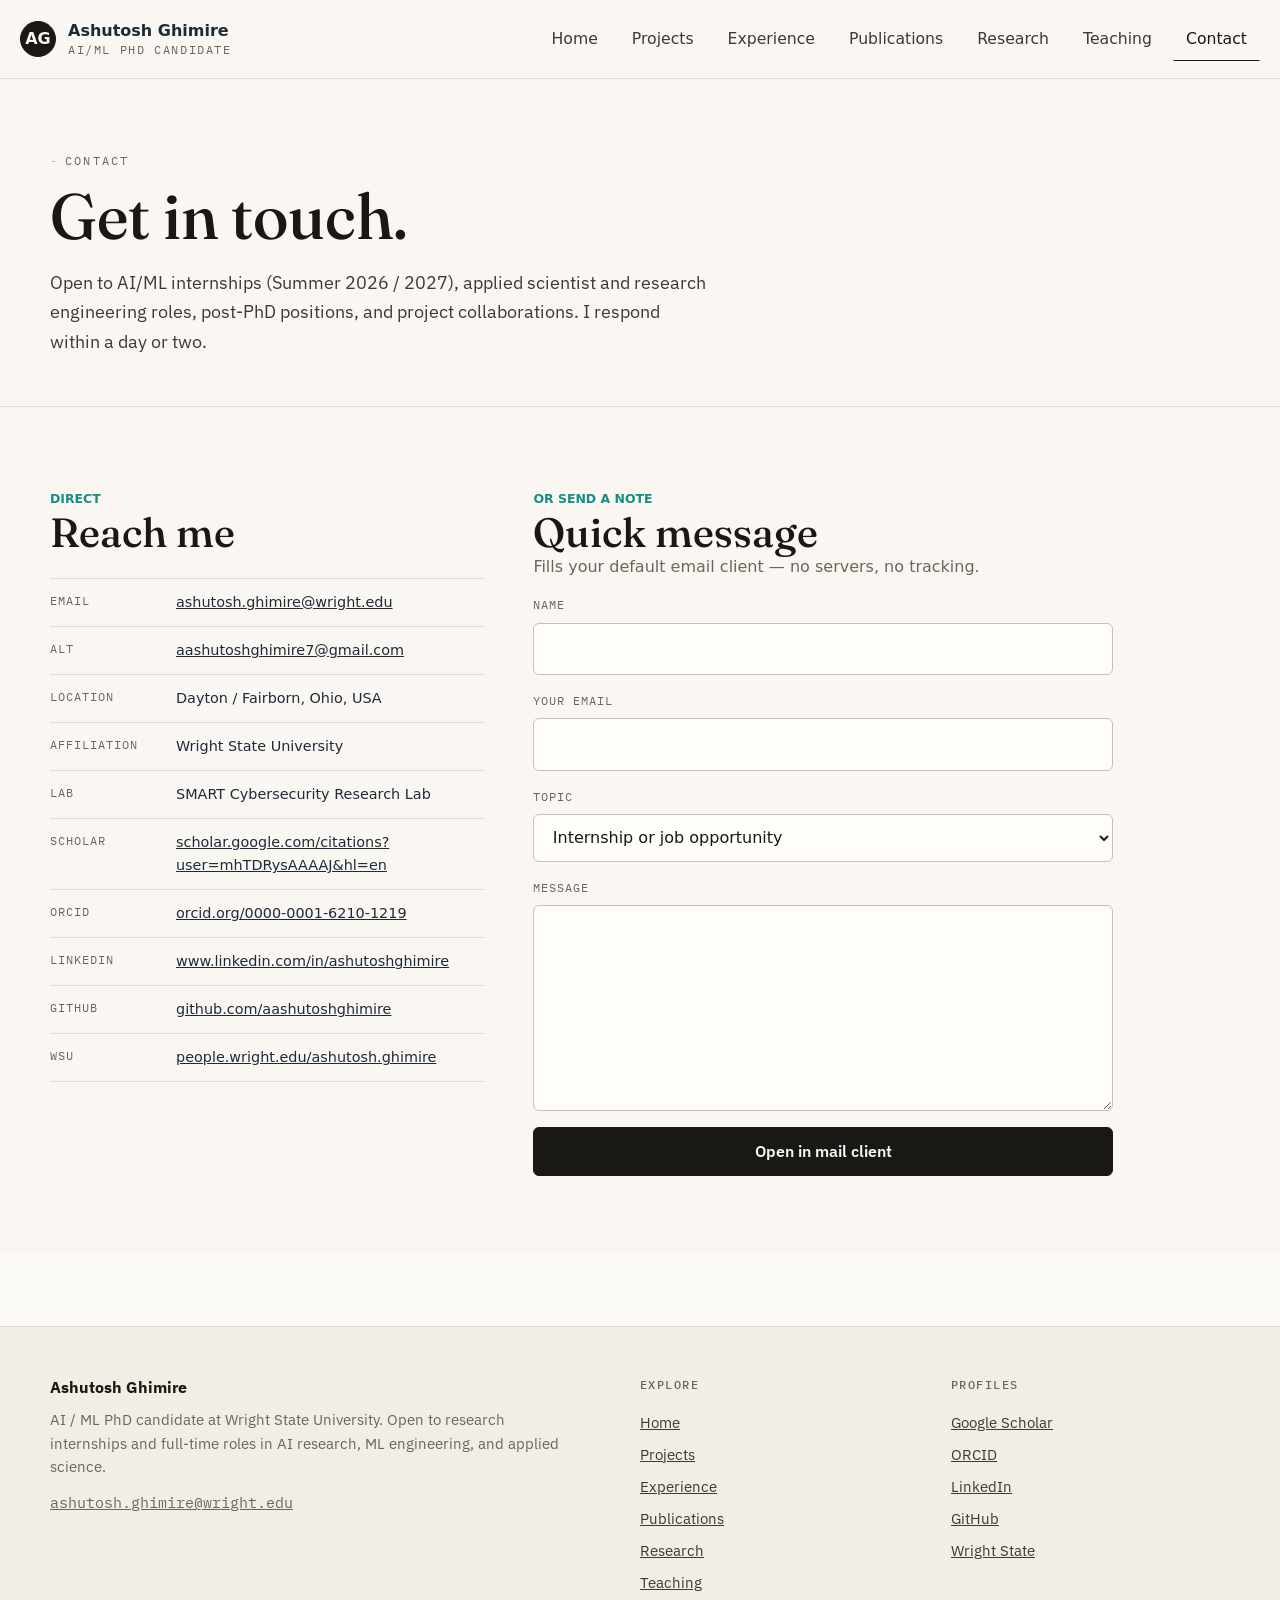
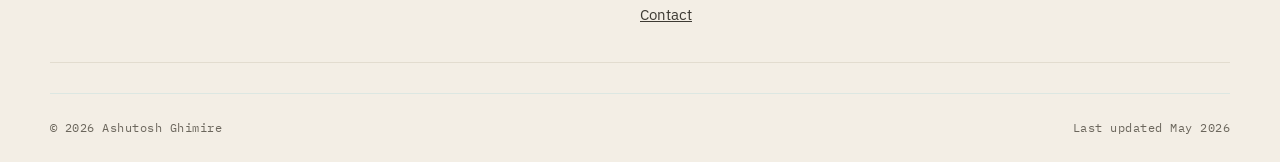
==== commit ed09665f: "Added Teaching page, refined projects, updated experience section" ====
--- a/contact.html
+++ b/contact.html
@@ -15,8 +15,8 @@
     <meta name="twitter:title" content="Contact | Ashutosh Ghimire">
     <meta name="twitter:description" content="Contact Ashutosh Ghimire for AI/ML internships, research engineering roles, post-PhD positions, project questions, and CV requests.">
     <link rel="icon" href="assets/images/favicon.svg" type="image/svg+xml">
-    <link rel="stylesheet" href="assets/css/styles.css?v=5">
-    <script defer src="assets/js/app.js?v=5"></script>
+    <link rel="stylesheet" href="assets/css/styles.css?v=7">
+    <script defer src="assets/js/app.js?v=7"></script>
   </head>
   <body data-page="contact">
     <a class="skip-link" href="#main">Skip to content</a>
@@ -36,6 +36,7 @@
           <a href="experience.html">Experience</a>
           <a href="publications.html">Publications</a>
           <a href="research.html">Research</a>
+          <a href="teaching.html">Teaching</a>
           <a href="contact.html" class="is-active" aria-current="page">Contact</a>
         </div>
       </nav>
@@ -115,7 +116,7 @@
           </div>
           <div>
             <h4>Explore</h4>
-            <ul><li><a href="index.html">Home</a></li><li><a href="projects.html">Projects</a></li><li><a href="experience.html">Experience</a></li><li><a href="publications.html">Publications</a></li><li><a href="research.html">Research</a></li><li><a href="contact.html">Contact</a></li></ul>
+            <ul><li><a href="index.html">Home</a></li><li><a href="projects.html">Projects</a></li><li><a href="experience.html">Experience</a></li><li><a href="publications.html">Publications</a></li><li><a href="research.html">Research</a></li><li><a href="teaching.html">Teaching</a></li><li><a href="contact.html">Contact</a></li></ul>
           </div>
           <div>
             <h4>Profiles</h4>
--- a/assets/css/styles.css
+++ b/assets/css/styles.css
@@ -60,6 +60,10 @@
   display: block;
 }
 
+[hidden] {
+  display: none !important;
+}
+
 a {
   color: inherit;
 }
@@ -736,7 +740,33 @@
 }
 
 .award-grid {
-  grid-template-columns: repeat(3, minmax(0, 1fr));
+  grid-template-columns: repeat(4, minmax(0, 1fr));
+}
+
+.award-card {
+  display: flex;
+  flex-direction: column;
+  gap: 10px;
+}
+
+.award-card h3,
+.award-card p {
+  margin: 0;
+}
+
+.award-media-link {
+  display: block;
+  margin-bottom: 4px;
+}
+
+.award-media {
+  display: block;
+  width: 100%;
+  aspect-ratio: 4 / 3;
+  object-fit: contain;
+  border: 1px solid var(--line);
+  border-radius: 8px;
+  background: #fbfaf7;
 }
 
 .about-band {
@@ -1508,6 +1538,114 @@
   max-width: 620px;
 }
 
+.project-filter-section {
+  padding: var(--space-6) 0 var(--space-5);
+  border-bottom: 1px solid var(--claude-rule);
+}
+
+.project-filter-section .result-count {
+  margin: 18px 0 0;
+}
+
+.project-deep-dive-section {
+  background: #fffdf9;
+}
+
+.project-library-section {
+  padding-top: var(--space-7);
+}
+
+.project-library-heading {
+  margin-bottom: 28px;
+}
+
+.project-deep-dive-grid {
+  display: grid;
+  gap: 18px;
+}
+
+.project-deep-dive {
+  padding: 22px;
+  border: 1px solid var(--line);
+  border-radius: 12px;
+  background: var(--surface);
+  box-shadow: var(--shadow);
+}
+
+.project-deep-dive-featured {
+  grid-column: 1 / -1;
+}
+
+.deep-dive-figure {
+  margin: 0 0 18px;
+  border: 1px solid var(--line);
+  border-radius: 8px;
+  background: #f7fbfa;
+  overflow: hidden;
+}
+
+.deep-dive-figure a {
+  display: block;
+}
+
+.deep-dive-figure img {
+  width: 100%;
+  aspect-ratio: 16 / 7;
+  max-height: 460px;
+  object-fit: contain;
+  padding: 18px;
+}
+
+.project-deep-dive-featured .deep-dive-figure img {
+  aspect-ratio: 16 / 6.5;
+  max-height: 520px;
+}
+
+.deep-dive-figure figcaption {
+  padding: 10px 14px;
+  border-top: 1px solid var(--line);
+  background: #ffffff;
+}
+
+.project-deep-dive h3 {
+  margin: 10px 0;
+  color: var(--text);
+}
+
+.project-deep-dive p {
+  margin: 0;
+  color: var(--muted);
+}
+
+.project-deep-dive p + p {
+  margin-top: 12px;
+}
+
+.project-deep-dive .project-links,
+.project-deep-dive .tag-row {
+  margin-top: 16px;
+}
+
+.deep-dive-metric-row {
+  display: flex;
+  flex-wrap: wrap;
+  gap: 8px;
+  margin-top: 16px;
+}
+
+.deep-dive-metric-row span {
+  display: inline-flex;
+  min-height: 30px;
+  align-items: center;
+  padding: 5px 10px;
+  border: 1px solid var(--line);
+  border-radius: 999px;
+  background: #eef8f6;
+  color: var(--accent-dark);
+  font-size: 0.84rem;
+  font-weight: 800;
+}
+
 .filter-row {
   display: flex;
 }
@@ -1637,7 +1775,9 @@
 @media (max-width: 980px) {
   .hero-content,
   .domain-grid,
-  .experience-highlight-grid {
+  .experience-highlight-grid,
+  .project-deep-dive-grid,
+  .project-deep-dive-featured {
     grid-template-columns: 1fr;
   }
 
@@ -1648,6 +1788,16 @@
 
   .timeline-item ul {
     grid-template-columns: 1fr;
+  }
+
+  .project-deep-dive-featured {
+    display: block;
+  }
+
+  .project-deep-dive-featured .deep-dive-figure img,
+  .deep-dive-figure img {
+    aspect-ratio: 4 / 3;
+    max-height: 280px;
   }
 }
 
@@ -1770,7 +1920,7 @@
 .trust-copy h2 {
   font-family: var(--display);
   font-weight: 500;
-  letter-spacing: -0.035em;
+  letter-spacing: 0;
   line-height: 1.05;
   color: var(--claude-ink);
 }
@@ -2155,6 +2305,102 @@
   width: 100%;
 }
 
+.teaching-card-stack {
+  display: grid;
+  gap: 18px;
+}
+
+.teaching-card {
+  padding: 22px;
+  border: 1px solid var(--line);
+  border-radius: 12px;
+  background: var(--surface);
+  box-shadow: var(--shadow);
+}
+
+.teaching-card h3 {
+  margin: 8px 0 12px;
+}
+
+.teaching-card p {
+  margin: 0;
+  color: var(--muted);
+}
+
+.teaching-card p + p {
+  margin-top: 12px;
+}
+
+.teaching-list {
+  display: grid;
+  grid-template-columns: repeat(2, minmax(0, 1fr));
+  gap: 10px;
+  padding: 0;
+  margin: 18px 0 0;
+  list-style: none;
+}
+
+.teaching-list li {
+  padding: 10px;
+  border: 1px solid var(--line);
+  border-radius: 8px;
+  background: #fbfaf7;
+  color: var(--muted);
+}
+
+.teaching-module-grid,
+.teaching-detail-grid {
+  display: grid;
+  grid-template-columns: repeat(2, minmax(0, 1fr));
+  gap: 14px;
+}
+
+.teaching-module-grid .domain-card:first-child {
+  grid-column: 1 / -1;
+}
+
+.leadership-links {
+  margin-top: 18px;
+}
+
+.research-statement-grid {
+  display: grid;
+  grid-template-columns: minmax(260px, 0.62fr) minmax(0, 1fr);
+  gap: var(--space-7);
+  align-items: start;
+}
+
+.research-statement-grid h2 {
+  font-family: var(--display);
+  font-size: clamp(2.25rem, 4vw, 3.25rem);
+  font-weight: 500;
+  letter-spacing: 0;
+  line-height: 1.05;
+  color: var(--claude-ink);
+}
+
+.research-statement-copy {
+  max-width: 72ch;
+}
+
+.research-statement-copy p {
+  margin: 0;
+  color: var(--claude-ink-soft);
+  font-size: 1.05rem;
+  line-height: 1.7;
+}
+
+.research-statement-copy p + p {
+  margin-top: 1rem;
+}
+
+.research-direction-grid {
+  display: grid;
+  grid-template-columns: repeat(3, minmax(0, 1fr));
+  gap: 14px;
+  margin-top: var(--space-7);
+}
+
 .site-footer {
   margin-top: var(--space-8);
   padding: var(--space-7) 0 var(--space-5);
@@ -2233,6 +2479,18 @@
   .cta-banner .btn-row {
     justify-content: flex-start;
   }
+
+  .teaching-list,
+  .teaching-module-grid,
+  .teaching-detail-grid,
+  .research-statement-grid,
+  .research-direction-grid {
+    grid-template-columns: 1fr;
+  }
+
+  .teaching-module-grid .domain-card:first-child {
+    grid-column: auto;
+  }
 }
 
 @media (max-width: 680px) {
@@ -2244,6 +2502,14 @@
     font-size: clamp(2.6rem, 14vw, 4rem);
   }
 
+  .page-head h1 {
+    font-size: clamp(2.25rem, 10vw, 2.8rem);
+  }
+
+  .page-head .lead {
+    font-size: 1.02rem;
+  }
+
   .kv-list li {
     grid-template-columns: 1fr;
     gap: var(--space-2);
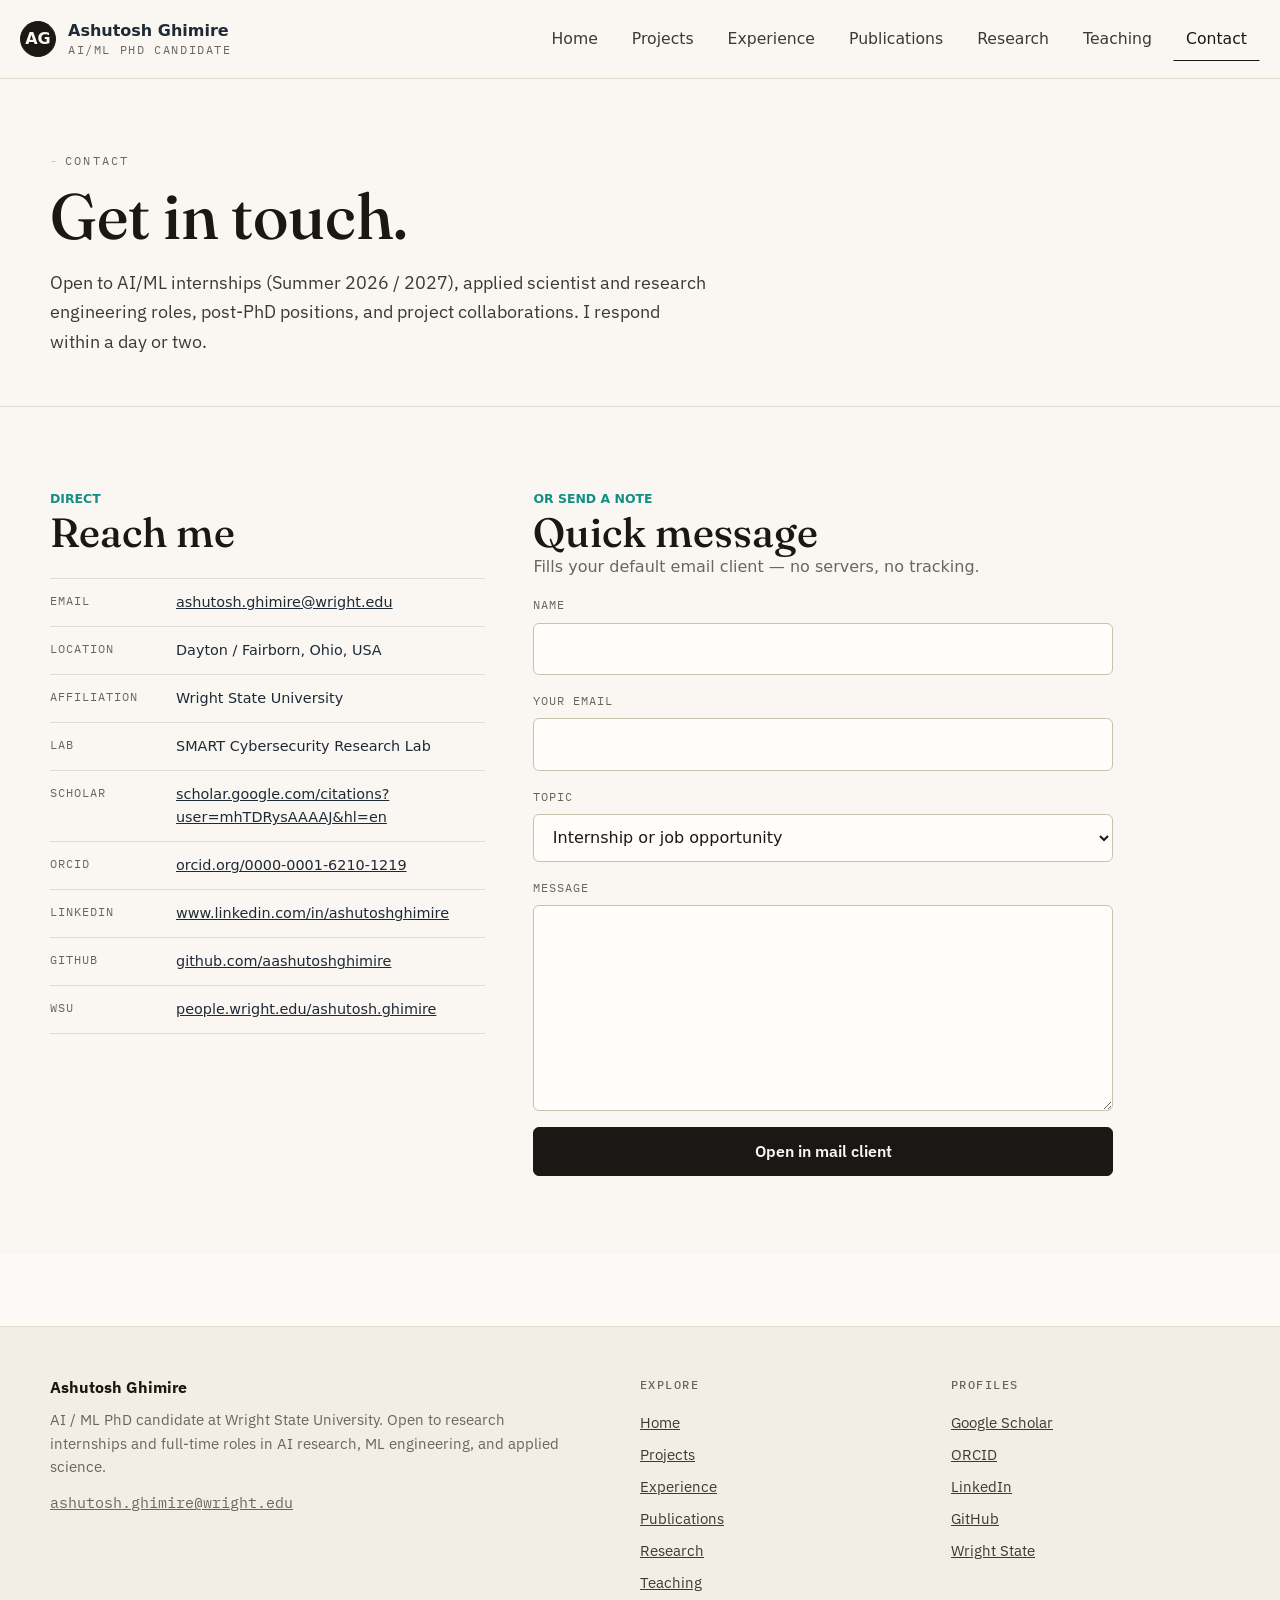
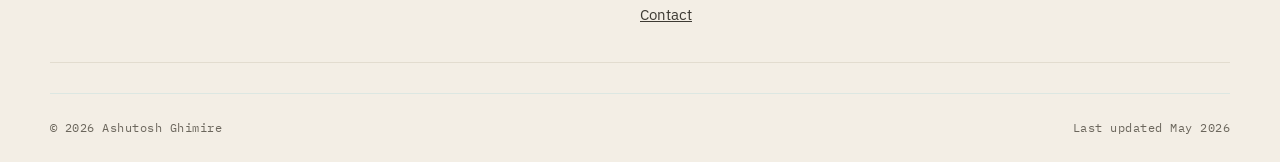
==== commit 012adf61: "CV updated" ====
--- a/contact.html
+++ b/contact.html
@@ -59,7 +59,6 @@
               <h2>Reach me</h2>
               <ul class="kv-list">
                 <li><span class="key">Email</span><a href="mailto:ashutosh.ghimire@wright.edu">ashutosh.ghimire@wright.edu</a></li>
-                <li><span class="key">Alt</span><a href="mailto:aashutoshghimire7@gmail.com">aashutoshghimire7@gmail.com</a></li>
                 <li><span class="key">Location</span><span>Dayton / Fairborn, Ohio, USA</span></li>
                 <li><span class="key">Affiliation</span><span>Wright State University</span></li>
                 <li><span class="key">Lab</span><span>SMART Cybersecurity Research Lab</span></li>
